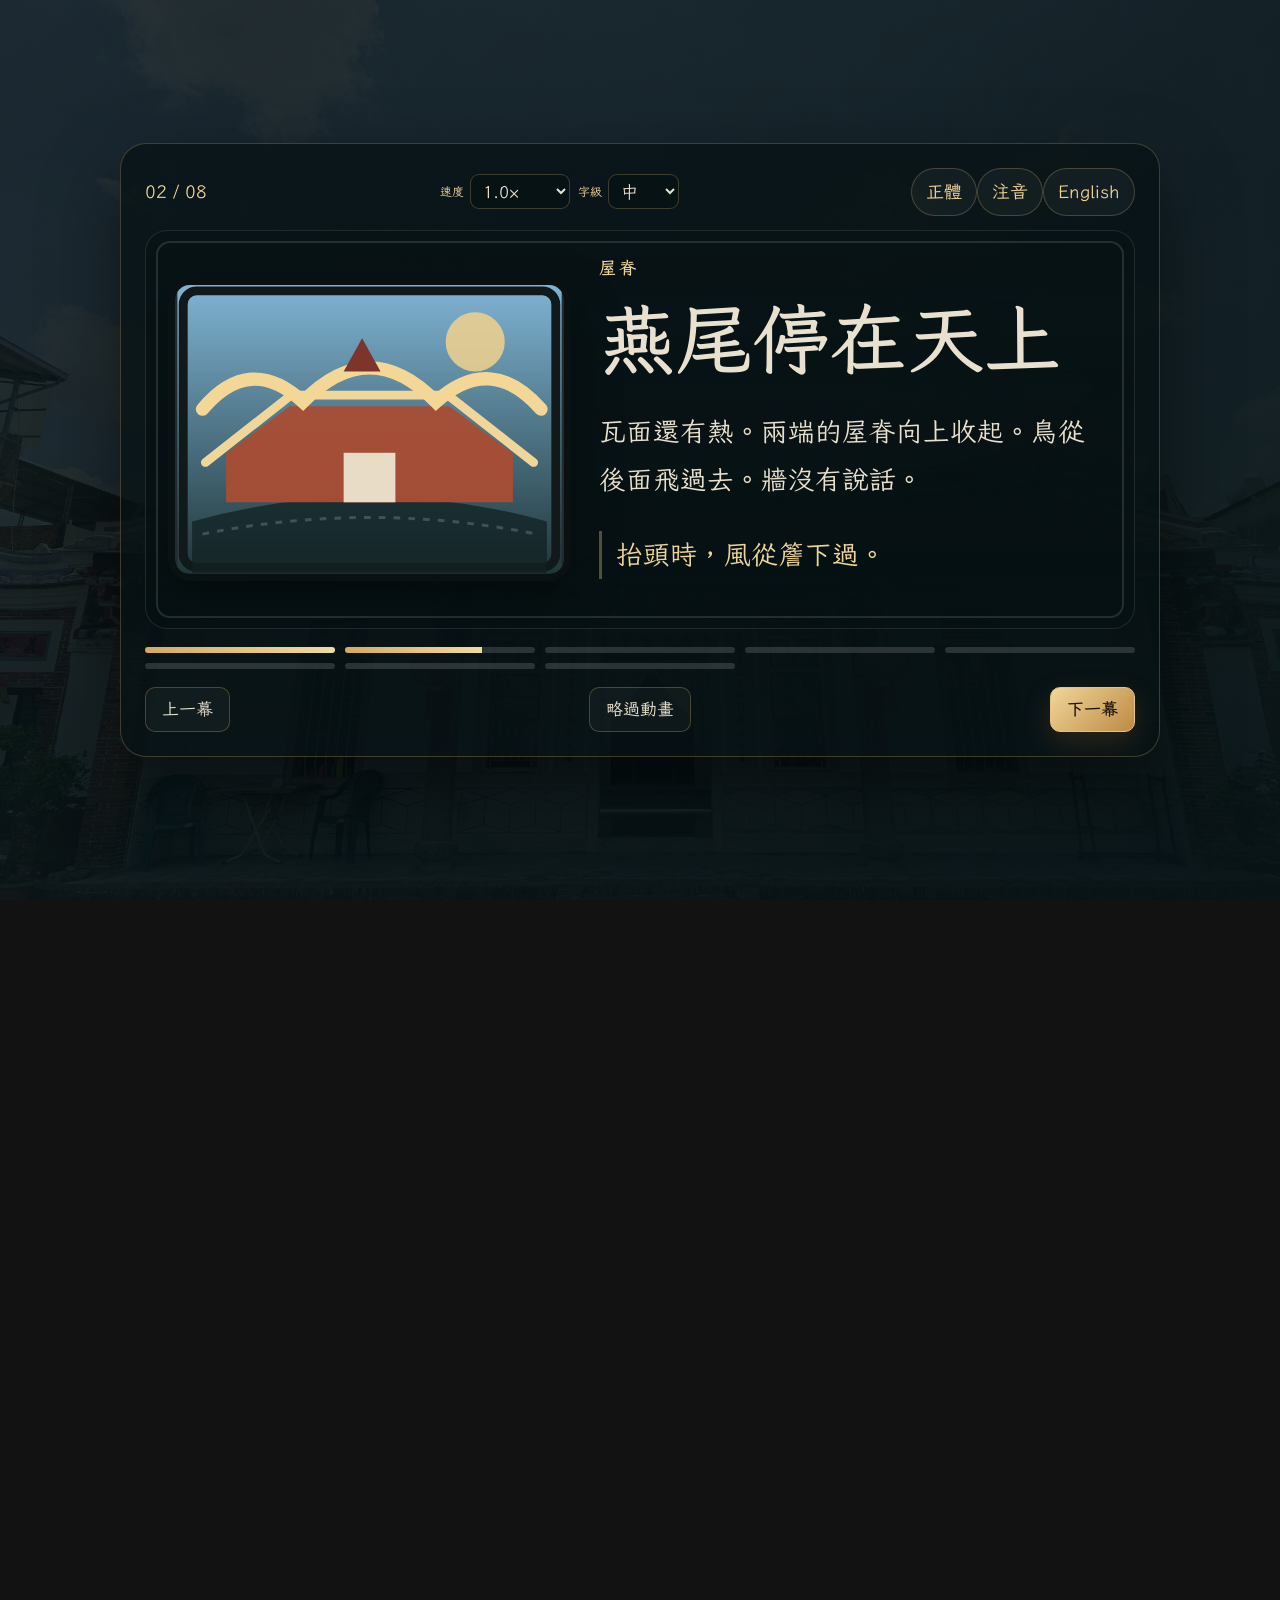
==== index.html @ c92e7969 "Add files via upload" ====
<!DOCTYPE html>

<html lang="zh-Hant-TW">
<head>
<meta charset="utf-8"/>
<meta content="width=device-width, initial-scale=1, viewport-fit=cover" name="viewport"/>
<meta content="以昆特牌三輪對戰與資源管理機制為基礎，轉譯屏東謝氏宗祠歷史、空間與建築裝飾的教育型卡牌遊戲。" name="description"/>
<meta content="#102426" name="theme-color"/>
<title>謝氏宗祠・宗族牌局｜首頁</title>
<link href="https://fonts.googleapis.com" rel="preconnect"/>
<link crossorigin="" href="https://fonts.gstatic.com" rel="preconnect"/>
<link href="https://fonts.googleapis.com/css2?family=LXGW+WenKai+TC&amp;display=block" rel="stylesheet"/>
<link href="styles.css?v=2.23" rel="stylesheet"/>
</head>
<body class="home-intro-active" data-locale="zh" data-page="home">
<div aria-labelledby="home-intro-title" aria-modal="true" class="home-intro-overlay" id="home-intro-overlay" role="dialog">
<div class="home-intro-panel">
<div class="home-intro-topline">
<span id="home-intro-counter">01 / 08</span>
<div aria-label="動畫與字級設定" class="intro-preference-controls">
<label>速度
          <select aria-label="動畫播放速度" id="home-intro-speed">
<option value="0.25">0.25×</option><option value="0.5">0.5×</option><option selected="" value="1">1.0×</option><option value="1.5">1.5×</option><option value="2">2.0×</option>
</select>
</label>
<label>字級
          <select aria-label="文字大小" id="home-font-size">
<option value="small">小</option><option selected="" value="medium">中</option><option value="large">大</option>
</select>
</label>
</div>

<div aria-label="語言版本" class="intro-language-group" role="group"><a class="language-switch-button" href="index.html">正體</a><a class="language-switch-button" href="index-zhuyin.html">注音</a><a class="language-switch-button" href="index-en.html" lang="en">English</a></div></div>
<div class="home-intro-stage">
<div aria-hidden="true" class="home-intro-illustration" id="home-intro-illustration"></div>
<div class="home-intro-copy">
<p class="eyebrow" id="home-intro-kicker">埕前</p>
<h1 id="home-intro-title">風先到了，人才進門</h1>
<p id="home-intro-body"></p>
<p class="home-intro-caption" id="home-intro-caption"></p>
</div>
</div>
<div class="home-intro-progress" id="home-intro-progress"></div>
<div class="home-intro-actions">
<button class="secondary-button" id="home-intro-prev" type="button">上一幕</button>
<button class="secondary-button" id="home-intro-skip" type="button">略過動畫</button>
<button class="primary-button" id="home-intro-next" type="button">下一幕</button>
</div>
</div>
</div>
<div class="site-shell">
<header class="topbar">
<a aria-label="回到遊戲首頁" class="brand" href="index.html" id="brand-home">
<span class="brand-seal">謝</span>
<span>
<strong>謝氏宗祠・宗族牌局</strong>
<small>文化資產教育卡牌遊戲</small>
</span>
</a>
<nav aria-label="網站功能" class="top-actions">
<button class="ghost-button" id="rules-button" type="button">遊戲指南</button>
<button class="ghost-button" id="cards-button" type="button">卡牌總覽</button>
<button class="ghost-button" id="sources-button" type="button">資料來源</button>
<div aria-label="字級" class="font-size-controls" role="group"><span>字級</span><button data-font-choice="small" type="button">小</button><button data-font-choice="medium" type="button">中</button><button data-font-choice="large" type="button">大</button></div><div aria-label="Language" class="language-choice-group" role="group"><a class="ghost-button language-nav-button" href="index.html" lang="zh-Hant-TW">正體</a><a class="ghost-button language-nav-button" href="index-zhuyin.html" lang="zh-Hant-TW">注音</a><a class="ghost-button language-nav-button" href="index-en.html" lang="en">English</a></div></nav>
</header>
<main>
<section class="start-screen" id="start-screen">
<div class="hero-copy">
<p class="eyebrow">三局兩勝・一回合一張牌・文化知識連動</p>
<h1>以宗祠空間、建築裝飾與祭祀文字，構築一場文化牌局</h1>
<p class="hero-lead">
            這不只是一場比大小的卡牌遊戲，也是一條認識謝氏宗祠的導覽路徑。
            你會從門樓、禾埕、前後堂與橫屋看懂宗祠格局，再從斗栱彩繪、匾額、楹聯、祖牌與祭祀器物，
            理解建築如何保存宗族歷史、客家生活、禮制秩序與地方記憶。
          </p>
<div aria-label="遊戲特色" class="feature-strip">
<span><b>30</b> 張文化卡牌</span>
<span><b>2</b> 位領主</span>
<span><b>3</b> 類出牌區</span>
<span><b>3</b> 段電腦難度</span>
<span><b>11</b> 組文化連結</span>
</div>
<div class="setup-grid">
<section class="leader-selection setup-panel">
<div class="section-heading">
<span>選擇領主</span>
<small>領主能力每場限用一次，使用後即結束本次行動。</small>
</div>
<div class="leader-grid">
<button aria-pressed="true" class="leader-choice selected" data-leader="xieAn" type="button">
<span class="leader-portrait">安</span>
<span class="leader-copy">
<strong>謝安</strong>
<em>東山定局</em>
<small>本輪三個已有卡牌的出牌區各增加 2 點。</small>
</span>
</button>
<button aria-pressed="false" class="leader-choice" data-leader="xieXuan" type="button">
<span class="leader-portrait">玄</span>
<span class="leader-copy">
<strong>謝玄</strong>
<em>臨勢轉機</em>
<small>落後時，使本輪分數最低的出牌區增加 8 點。</small>
</span>
</button>
</div>
</section>
<section class="setup-panel setup-options">
<div class="section-heading">
<span>對局設定</span>
<small>可先選擇難度與是否自動帶入新手教學。</small>
</div>
<label class="field-label" for="difficulty-select">電腦難度</label>
<select class="select-input" id="difficulty-select">
<option value="easy">簡單｜偏保守、易失誤</option>
<option selected="" value="normal">普通｜平衡型</option>
<option value="hard">困難｜較重視資源與組合技</option>
</select>
<p class="setup-hint">按下「開始牌局」會直接進入換牌與戰鬥流程；需要教學時，可使用頁面上方的「新手教學」。</p>
<p class="mode-choice-label">可選擇直接玩牌，或先完成文化支線學習。</p><div class="start-actions">
<a class="primary-button" href="battle.html?leader=xieAn&amp;difficulty=normal" id="start-game">開始牌局</a>
<button class="secondary-button" id="start-rules" type="button">先看玩法</button>
<a class="secondary-button heritage-start-button" href="battle.html?mode=learn" id="heritage-start-button">先探索文化支線</a></div>
<span class="lifetime-stats" id="lifetime-stats">累計：0 勝／0 敗／0 和</span>
</section>
</div>
<p class="project-note">
            本遊戲為非商業文化資產教育作品。背景照片使用本次對話提供之謝氏宗祠實景，
            卡牌插圖則為遊戲化重繪，並未使用其他商業卡牌圖像資產。
          </p>
</div>
<div aria-hidden="true" class="hero-art">
<div class="hall-frame photo-frame">
<div class="photo-label">謝氏宗祠實景背景</div>
<div class="floating-card card-a"><span>空間</span><b>後堂</b></div>
<div class="floating-card card-b"><span>裝飾</span><b>五行石</b></div>
<div class="floating-card card-c"><span>文字</span><b>木本水源</b></div>
</div>
</div>
</section>
</main>
</div>
<div aria-labelledby="rules-title" aria-modal="true" class="modal hidden" id="rules-modal" role="dialog">
<div class="modal-panel wide-panel">
<button aria-label="關閉" class="modal-close" data-close="#rules-modal" type="button">×</button>
<p class="eyebrow">完整玩法說明</p>
<h2 id="rules-title">三輪之內，管理分數、節奏與手牌</h2>
<div class="guide-actions"><button class="secondary-button" id="open-guided-tutorial" type="button">開啟逐步新手教學</button><span>逐步教學可隨時略過；下方保留完整規則與組合技條件。</span></div>
<div class="rules-grid detailed-rules-grid">
<article>
<b>1</b>
<h3>開局與換牌</h3>
<p>雙方起手各抽 10 張。第一輪可換至多 3 張，第二輪補 2 張後可再換 1 張，第三輪補 1 張後可再換 1 張。</p>
</article>
<article>
<b>2</b>
<h3>每回合可做什麼</h3>
<p>你的行動只有三種：快速點兩下手牌打出 1 張牌、使用一次性領主能力、或選擇 PASS。點一下手牌只會提起或放回；所有正式行動都會直接結束本回合。</p>
</article>
<article>
<b>3</b>
<h3>三列出牌區</h3>
<p>空間牌建立建築格局，裝飾牌對應建築細部與信仰象徵，文字牌對應匾額、楹聯與祭祀文字系統。多數卡牌會與特定同伴形成連動。</p>
</article>
<article>
<b>4</b>
<h3>PASS 的意義</h3>
<p>一旦 PASS，本輪就不能再出牌。對方可以繼續出牌直到也 PASS。能否在適當時機保留手牌，往往比單輪多拿幾分更重要。</p>
</article>
<article>
<b>5</b>
<h3>回合結算</h3>
<p>雙方都 PASS 後，系統會比較本輪總分；分數高者拿下一個勝場。平手時，雙方各得一個勝場。</p>
</article>
<article>
<b>6</b>
<h3>勝利條件</h3>
<p>最多三輪。先拿下兩個勝場的人獲勝；若第三輪結束仍相同，則由最終勝場判定。若第三輪平手，可能出現雙方同取勝場的局面。</p>
</article>
<article>
<b>7</b>
<h3>直接連動</h3>
<p>部分卡牌只要與特定卡同場就會立刻加分，例如前堂搭配斗栱彩繪、化胎搭配五行石、後堂搭配祖牌與神位等。</p>
</article>
<article>
<b>8</b>
<h3>大型組合技</h3>
<p>大型組合技不會在牌面或場上提示，你必須自行記住。成功觸發時，會有短暫動畫與紀錄訊息提示已經成立。</p>
</article>
</div>
<section class="heritage-learning-note">
<h3>這套遊戲希望你帶走什麼？</h3>
<p>謝氏宗祠的價值，不只在於保存一棟老建築，而在於它把宗族發展、客家聚落、祭祀制度、空間秩序、文字教化與木構工藝集中保留在同一個場域。遊戲中的組合技，就是把這些原本分散的知識重新連接起來。</p>
</section>
<section class="combo-rules-section">
<h3>大型組合技一覽</h3>
<div class="combo-rule-list" id="combo-rule-list"></div>
</section>
</div>
</div>
<div aria-labelledby="tutorial-title" aria-modal="true" class="modal hidden locked" id="tutorial-modal" role="dialog">
<div class="modal-panel tutorial-panel">
<button aria-label="關閉" class="modal-close" id="tutorial-close" type="button">×</button>
<p class="eyebrow">新手操作教學</p>
<h2 id="tutorial-title">先知道怎麼玩，再上場</h2>
<div class="tutorial-progress"><span id="tutorial-progress-text">1 / 5</span></div>
<div class="tutorial-content">
<h3 id="tutorial-step-title">歡迎來到宗族牌局</h3>
<p id="tutorial-step-body"></p>
</div>
<div class="modal-actions tutorial-actions">
<button class="secondary-button" id="tutorial-prev" type="button">上一步</button>
<button class="secondary-button" id="tutorial-skip" type="button">略過</button>
<button class="primary-button" id="tutorial-next" type="button">下一步</button>
</div>
</div>
</div>
<div aria-labelledby="sources-title" aria-modal="true" class="modal hidden" id="sources-modal" role="dialog">
<div class="modal-panel wide-panel">
<button aria-label="關閉" class="modal-close" data-close="#sources-modal" type="button">×</button>
<p class="eyebrow">資料來源與設計說明</p>
<h2 id="sources-title">文化內容來自史料與專題整理，效果數值屬遊戲化轉譯</h2>
<div class="source-list">
<article>
<h3>文化資產資料</h3>
<p>文化部文化資產局「內埔鄉謝氏宗祠」、國家文化記憶庫，以及本次專題整理之平面、照片與文字系統。</p>
<a href="https://nchdb.boch.gov.tw/assets/overview/historicalBuilding/20180723000005" rel="noreferrer" target="_blank">開啟國家文化資產網</a>
<a href="https://tcmb.culture.tw/zh-tw/detail?id=169460&amp;indexCode=Culture_Object" rel="noreferrer" target="_blank">開啟國家文化記憶庫</a>
</article>
<article>
<h3>專題內容</h3>
<p>《文化資產推廣與數位科技應用之研究－以屏東謝氏宗祠為例》（國立雲林科技大學文化資產維護系，2026）。</p>
<p>遊戲採用專題提出的領主牌、空間牌、裝飾牌與文字牌分類，以及建築格局、裝飾語彙與文字禮制的知識對應。</p>
</article>
<article>
<h3>規則來源</h3>
<p>核心回合與資源管理邏輯參考《昆特牌的規則和遊戲系統》整理之三局兩勝、十張起手、換牌、PASS 與列區概念，再依教育用途調整。</p>
</article>
<article>
<h3>插圖與背景</h3>
<p>遊戲背景使用本次對話提供之謝氏宗祠實景照片；卡牌插圖為針對宗祠元素繪製之彩色遊戲插圖，以利辨識與學習。</p>
</article>
</div>
</div>
</div>
<div aria-labelledby="card-library-title" aria-modal="true" class="modal hidden" id="card-library-modal" role="dialog">
<div class="modal-panel catalog-panel">
<button aria-label="關閉" class="modal-close" data-close="#card-library-modal" type="button">×</button>
<p class="eyebrow">完整卡牌圖鑑</p>
<h2 id="card-library-title">謝氏宗祠文化卡牌總覽</h2>
<p class="catalog-intro">可依卡牌類型篩選，或搜尋卡名、效果與文化說明。點開任一卡牌即可閱讀完整知識內容。</p>
<div class="catalog-controls">
<label class="catalog-search" for="card-library-search">
<span>搜尋卡牌</span>
<input id="card-library-search" inputmode="search" placeholder="例如：後堂、五行石、祭祀" type="search"/>
</label>
<div aria-label="卡牌類型篩選" class="catalog-filters" role="group">
<button class="catalog-filter active" data-card-filter="all" type="button">全部</button>
<button class="catalog-filter" data-card-filter="space" type="button">空間牌</button>
<button class="catalog-filter" data-card-filter="decoration" type="button">裝飾牌</button>
<button class="catalog-filter" data-card-filter="text" type="button">文字牌</button>
</div>
<span class="catalog-count" id="card-library-count">共 30 張</span>
</div>
<div class="card-library-grid" id="card-library-grid"></div>
</div>
</div>
<script src="js/cards.js?v=2.23"></script>
<script src="js/catalog.js?v=2.23"></script>
<script src="js/home.js?v=2.23"></script>
<script src="js/accessibility.js?v=2.23"></script></body>
</html>
---- styles.css ----
/* 謝氏宗祠文化卡牌遊戲 */
:root {
  --ink: #e9e1cf;
  --muted: #b7ad98;
  --gold: #d8b36f;
  --gold-2: #f0d598;
  --jade: #5d9588;
  --red: #9d4f3d;
  --wood: #4a3025;
  --night: #081314;
  --panel: rgba(13, 28, 29, .92);
  --panel-soft: rgba(24, 38, 38, .82);
  --line: rgba(218, 183, 112, .28);
  --space: #4f8b78;
  --decoration: #a76043;
  --text: #6f6aa0;
  --shadow: 0 22px 60px rgba(0, 0, 0, .38);
  --card-w: 112px;
  --card-h: 160px;
  --calligraphy-font: "LXGW WenKai TC";
}

* { box-sizing: border-box; }

html { color-scheme: dark; scroll-behavior: smooth; }

html, body, body * {
  font-family: var(--calligraphy-font) !important;
}

body {
  margin: 0;
  min-height: 100vh;
  color: var(--ink);
  background:
    radial-gradient(circle at 50% -15%, rgba(216, 179, 111, .13), transparent 38%),
    linear-gradient(180deg, #0a1b1c 0%, #071112 48%, #110c09 100%);
  font-family: var(--calligraphy-font);
  font-synthesis: weight style;
}

button, a { font: inherit; }
button, input, select, textarea, option { font-family: var(--calligraphy-font) !important; }
button { color: inherit; }
button:focus-visible, a:focus-visible {
  outline: 3px solid var(--gold-2);
  outline-offset: 3px;
}

.hidden { display: none !important; }

.site-shell {
  min-height: 100vh;
  background:
    linear-gradient(rgba(4, 12, 12, .28), rgba(4, 12, 12, .7)),
    url("assets/real-hall.png") center center / cover fixed no-repeat;
}

.topbar {
  position: sticky;
  z-index: 20;
  top: 0;
  display: flex;
  justify-content: space-between;
  align-items: center;
  min-height: 72px;
  padding: 12px clamp(18px, 3vw, 48px);
  border-bottom: 1px solid var(--line);
  background: rgba(7, 18, 19, .88);
  backdrop-filter: blur(18px);
}

.brand {
  display: inline-flex;
  align-items: center;
  gap: 12px;
  color: var(--ink);
  text-decoration: none;
}

.brand-seal {
  display: grid;
  place-items: center;
  width: 44px;
  height: 44px;
  border: 1px solid var(--gold);
  border-radius: 11px;
  color: var(--gold-2);
  background: linear-gradient(145deg, #6f2f24, #2f1713);
  box-shadow: inset 0 0 0 3px rgba(0,0,0,.18);
  font-size: 23px;
  font-weight: 900;
}

.brand strong, .brand small { display: block; }
.brand strong { letter-spacing: .08em; }
.brand small { color: var(--muted); font-size: 12px; margin-top: 2px; }

.top-actions { display: flex; gap: 8px; }

.ghost-button,
.secondary-button,
.primary-button,
.leader-action,
.pass-action {
  border: 1px solid var(--line);
  border-radius: 10px;
  padding: 10px 16px;
  cursor: pointer;
  transition: transform .18s ease, border-color .18s ease, background .18s ease, opacity .18s ease;
}

.ghost-button,
.secondary-button {
  background: rgba(255, 255, 255, .035);
}

.ghost-button:hover,
.secondary-button:hover {
  border-color: rgba(239, 210, 151, .7);
  background: rgba(239, 210, 151, .08);
}

.primary-button {
  border-color: #e5c27e;
  color: #1a120b;
  background: linear-gradient(135deg, #f1d69a, #bd8b43);
  box-shadow: 0 10px 28px rgba(166, 111, 43, .22);
  font-weight: 900;
}

.primary-button:hover,
.leader-action:hover,
.pass-action:hover { transform: translateY(-2px); }

.primary-button:active,
.leader-action:active,
.pass-action:active { transform: translateY(0); }

button:disabled {
  cursor: not-allowed;
  opacity: .42;
  transform: none !important;
}

/* start */
.start-screen {
  display: grid;
  grid-template-columns: minmax(0, 1.05fr) minmax(380px, .95fr);
  gap: clamp(28px, 5vw, 82px);
  align-items: center;
  min-height: calc(100vh - 72px);
  padding: clamp(36px, 6vw, 86px) clamp(20px, 5vw, 84px);
}

.hero-copy { max-width: 780px; }
.eyebrow {
  margin: 0 0 12px;
  color: var(--gold-2);
  letter-spacing: .18em;
  text-transform: uppercase;
  font-size: 13px;
  font-weight: 800;
}

.hero-copy h1 {
  margin: 0;
  max-width: 760px;
  font-size: clamp(38px, 5.4vw, 76px);
  line-height: 1.1;
  letter-spacing: .025em;
  text-wrap: balance;
  text-shadow: 0 8px 26px rgba(0,0,0,.42);
}

.hero-lead {
  max-width: 720px;
  color: #d0c7b4;
  font-size: clamp(16px, 1.55vw, 20px);
  line-height: 1.9;
}

.feature-strip {
  display: flex;
  flex-wrap: wrap;
  gap: 10px;
  margin: 25px 0 32px;
}

.feature-strip span {
  padding: 9px 13px;
  border: 1px solid var(--line);
  border-radius: 999px;
  color: var(--muted);
  background: rgba(6, 18, 19, .65);
  font-size: 13px;
}

.feature-strip b { color: var(--gold-2); font-size: 17px; }

.section-heading {
  display: flex;
  justify-content: space-between;
  gap: 18px;
  align-items: baseline;
  margin-bottom: 12px;
}

.section-heading span { font-size: 20px; font-weight: 900; }
.section-heading small { color: var(--muted); }

.leader-grid {
  display: grid;
  grid-template-columns: repeat(2, minmax(0, 1fr));
  gap: 12px;
}

.leader-choice {
  display: grid;
  grid-template-columns: 76px 1fr;
  gap: 14px;
  align-items: center;
  min-height: 128px;
  padding: 14px;
  border: 1px solid var(--line);
  border-radius: 16px;
  color: inherit;
  text-align: left;
  background: linear-gradient(145deg, rgba(20, 42, 43, .92), rgba(39, 23, 18, .88));
  cursor: pointer;
  transition: border-color .2s ease, transform .2s ease, box-shadow .2s ease;
}

.leader-choice:hover { transform: translateY(-2px); }
.leader-choice.selected {
  border-color: var(--gold-2);
  box-shadow: 0 0 0 2px rgba(216, 179, 111, .16), var(--shadow);
}

.leader-portrait,
.leader-mini {
  display: grid;
  place-items: center;
  border: 1px solid rgba(238, 207, 147, .62);
  color: var(--gold-2);
  background:
    radial-gradient(circle at 50% 35%, rgba(220, 176, 95, .18), transparent 45%),
    linear-gradient(155deg, #263d3a, #2d1713);
  box-shadow: inset 0 0 0 5px rgba(0, 0, 0, .15);
  font-weight: 900;
}

.leader-portrait {
  width: 72px;
  height: 96px;
  border-radius: 36px 36px 12px 12px;
  font-size: 36px;
}

.leader-copy strong, .leader-copy em, .leader-copy small { display: block; }
.leader-copy strong { font-size: 22px; }
.leader-copy em { margin: 4px 0 8px; color: var(--gold-2); font-style: normal; }
.leader-copy small { color: var(--muted); line-height: 1.5; }

.start-actions {
  display: flex;
  flex-wrap: wrap;
  gap: 12px;
  align-items: center;
  margin-top: 22px;
}

.start-actions .primary-button,
.start-actions .secondary-button { min-width: 142px; }

.lifetime-stats { color: var(--muted); font-size: 13px; }
.project-note { margin-top: 20px; color: #9e9584; font-size: 12px; }

.hero-art {
  display: grid;
  place-items: center;
  min-width: 0;
}

.hall-frame {
  position: relative;
  width: min(100%, 720px);
  aspect-ratio: 4 / 5;
  overflow: hidden;
  border: 1px solid rgba(224, 190, 124, .48);
  border-radius: 38px 38px 18px 18px;
  background: #0c1b1c;
  box-shadow: var(--shadow);
}

.hall-frame::before {
  content: "";
  position: absolute;
  inset: 14px;
  z-index: 2;
  border: 1px solid rgba(224, 190, 124, .25);
  border-radius: 29px 29px 12px 12px;
  pointer-events: none;
}

.hall-frame img {
  width: 100%;
  height: 100%;
  object-fit: cover;
  filter: saturate(.85) contrast(1.05);
}

.floating-card {
  position: absolute;
  z-index: 4;
  display: grid;
  place-items: center;
  width: 112px;
  height: 156px;
  border: 1px solid rgba(245, 216, 156, .72);
  border-radius: 13px;
  background: linear-gradient(150deg, rgba(33, 65, 60, .95), rgba(55, 26, 20, .95));
  box-shadow: 0 18px 36px rgba(0,0,0,.42);
  transform: rotate(-5deg);
}

.floating-card span { color: var(--gold-2); font-size: 12px; letter-spacing: .18em; }
.floating-card b { font-size: 21px; }
.card-a { left: 8%; bottom: 8%; }
.card-b { right: 10%; bottom: 17%; transform: rotate(6deg); }
.card-c { right: 28%; top: 8%; transform: rotate(-2deg); }

/* game */
.game-screen { padding: 14px clamp(10px, 1.6vw, 24px) 26px; }

.game-grid {
  display: grid;
  grid-template-columns: minmax(190px, 250px) minmax(660px, 1fr) minmax(210px, 280px);
  gap: 12px;
  align-items: stretch;
}

.side-panel {
  min-width: 0;
  display: flex;
  flex-direction: column;
  gap: 10px;
}

.identity-card,
.combo-list,
.action-stack,
.game-log {
  border: 1px solid var(--line);
  border-radius: 14px;
  background: var(--panel);
  box-shadow: 0 12px 28px rgba(0,0,0,.22);
}

.identity-card { position: relative; padding: 14px; }

.leader-badge {
  display: grid;
  grid-template-columns: 52px 1fr;
  gap: 10px;
  align-items: center;
}

.leader-mini {
  width: 50px;
  height: 62px;
  border-radius: 22px 22px 8px 8px;
  font-size: 25px;
}

.leader-badge small,
.leader-badge strong,
.leader-badge em { display: block; }
.leader-badge small { color: var(--muted); font-size: 11px; }
.leader-badge strong { margin-top: 2px; }
.leader-badge em { color: var(--gold-2); font-size: 12px; font-style: normal; margin-top: 2px; }
.leader-state {
  grid-column: 2;
  color: var(--jade);
  font-size: 11px;
}
.leader-badge.used { opacity: .62; }
.leader-badge.used .leader-state { color: var(--muted); }

.round-crowns {
  display: flex;
  gap: 8px;
  margin: 14px 0 10px;
}
.round-crowns span {
  color: rgba(255,255,255,.16);
  font-size: 20px;
}
.round-crowns span.won { color: var(--gold-2); filter: drop-shadow(0 0 8px rgba(231, 190, 108, .42)); }

.resource-line {
  display: flex;
  flex-wrap: wrap;
  gap: 6px 10px;
  color: var(--muted);
  font-size: 11px;
}
.resource-line b { color: var(--ink); }

.side-total {
  position: absolute;
  right: 14px;
  top: 12px;
  display: grid;
  place-items: center;
  width: 58px;
  height: 58px;
  border: 1px solid rgba(234, 202, 139, .45);
  border-radius: 50%;
  background: rgba(0,0,0,.28);
}
.side-total small { color: var(--muted); font-size: 9px; }
.side-total strong { color: var(--gold-2); font-size: 25px; line-height: 1; }

.pass-badge {
  display: inline-block;
  margin-top: 11px;
  padding: 4px 8px;
  border: 1px solid rgba(185, 78, 58, .6);
  border-radius: 999px;
  color: #f0aa96;
  background: rgba(119, 35, 24, .32);
  font-size: 11px;
  font-weight: 900;
}

.combo-list {
  min-height: 48px;
  padding: 9px;
}
.combo-list span {
  display: inline-block;
  margin: 2px;
  padding: 4px 7px;
  border-radius: 999px;
  color: #f2d69c;
  background: rgba(216, 179, 111, .12);
  font-size: 10px;
}
.combo-list em { color: #807a6d; font-size: 10px; font-style: normal; }

.action-stack {
  display: grid;
  gap: 8px;
  padding: 10px;
}
.leader-action {
  border-color: rgba(216, 179, 111, .55);
  background: linear-gradient(145deg, rgba(61, 80, 71, .95), rgba(48, 32, 22, .95));
  color: #f2d79e;
  font-size: 13px;
  font-weight: 800;
}
.pass-action {
  border-color: rgba(173, 78, 58, .55);
  background: linear-gradient(145deg, #7e3b2c, #401b16);
  color: #ffd5c7;
  font-weight: 900;
  letter-spacing: .12em;
}

.game-log {
  flex: 1;
  min-height: 180px;
  margin: 0;
  padding: 10px 10px 10px 28px;
  overflow: auto;
  color: var(--muted);
  font-size: 11px;
  line-height: 1.55;
}
.game-log li { margin-bottom: 6px; }
.log-player { color: #b8e2d5; }
.log-ai { color: #e4ad9d; }

.board {
  position: relative;
  min-height: 704px;
  overflow: hidden;
  border: 1px solid rgba(218, 183, 112, .38);
  border-radius: 17px;
  background:
    linear-gradient(rgba(7, 19, 20, .78), rgba(7, 13, 13, .92)),
    url("assets/ancestral-hall.svg") center / cover no-repeat;
  box-shadow: var(--shadow);
}

.board::after {
  content: "";
  position: absolute;
  inset: 8px;
  border: 1px solid rgba(218, 183, 112, .14);
  border-radius: 12px;
  pointer-events: none;
}

.board-watermark {
  position: absolute;
  inset: 50% auto auto 50%;
  z-index: 0;
  transform: translate(-50%, -50%) rotate(-8deg);
  color: rgba(224, 189, 121, .035);
  font-size: clamp(68px, 8vw, 140px);
  font-weight: 900;
  white-space: nowrap;
}

.board-half {
  position: relative;
  z-index: 1;
  display: grid;
  grid-template-rows: repeat(3, minmax(104px, 1fr));
}

.row-zone {
  display: grid;
  grid-template-columns: 78px minmax(0, 1fr);
  min-height: 106px;
  border-bottom: 1px solid rgba(230, 204, 151, .14);
  background: linear-gradient(90deg, rgba(255,255,255,.025), transparent 20%);
}
.player-half .row-zone:last-child { border-bottom: 0; }

.row-label {
  display: grid;
  align-content: center;
  justify-items: center;
  gap: 3px;
  padding: 6px;
  border-right: 1px solid rgba(230, 204, 151, .13);
  text-align: center;
}
.row-label span { color: #d3c7ad; font-size: 10px; }
.row-label small { min-height: 12px; color: var(--jade); font-size: 9px; }
.row-label b {
  display: grid;
  place-items: center;
  width: 38px;
  height: 38px;
  border: 1px solid rgba(233, 205, 146, .38);
  border-radius: 50%;
  color: var(--gold-2);
  background: rgba(0,0,0,.24);
  font-size: 18px;
}

.row-space { box-shadow: inset 5px 0 0 rgba(79, 139, 120, .5); }
.row-decoration { box-shadow: inset 5px 0 0 rgba(167, 96, 67, .5); }
.row-text { box-shadow: inset 5px 0 0 rgba(111, 106, 160, .5); }

.row-cards {
  display: flex;
  align-items: center;
  gap: 7px;
  min-width: 0;
  padding: 7px 10px;
  overflow-x: auto;
  scrollbar-width: thin;
}

.round-divider {
  position: relative;
  z-index: 2;
  display: grid;
  grid-template-columns: 34px 1fr auto;
  gap: 10px;
  align-items: center;
  min-height: 58px;
  padding: 7px 14px;
  border-block: 1px solid rgba(235, 204, 145, .38);
  background: linear-gradient(90deg, rgba(53, 28, 21, .92), rgba(17, 44, 44, .94), rgba(53, 28, 21, .92));
}
.round-divider strong, .round-divider span { display: block; }
.round-divider span { color: var(--muted); font-size: 11px; }
.round-divider > b { color: var(--gold-2); font-size: 12px; }

.turn-orb {
  width: 26px;
  height: 26px;
  border: 5px solid rgba(255,255,255,.14);
  border-radius: 50%;
  box-shadow: 0 0 18px currentColor;
}
.turn-player { color: #73c0ab; background: #73c0ab; }
.turn-ai { color: #c66e55; background: #c66e55; }

/* cards */
.game-card {
  position: relative;
  flex: 0 0 var(--card-w);
  width: var(--card-w);
  height: var(--card-h);
  overflow: hidden;
  padding: 0;
  border: 1px solid rgba(238, 210, 153, .62);
  border-radius: 11px;
  color: #f2ead8;
  text-align: left;
  background: #172324;
  box-shadow: 0 9px 20px rgba(0,0,0,.34);
  cursor: pointer;
  transition: transform .18s ease, filter .18s ease, box-shadow .18s ease;
}

.game-card:hover:not(:disabled) {
  z-index: 6;
  transform: translateY(-8px) scale(1.035);
  filter: brightness(1.12);
  box-shadow: 0 18px 30px rgba(0,0,0,.52);
}
.location-board {
  --card-w: 76px;
  --card-h: 100px;
}
.location-board:hover { transform: translateY(-4px) scale(1.08) !important; }
.location-mulligan {
  --card-w: 126px;
  --card-h: 180px;
}
.game-card:disabled { opacity: .58; }

.card-space { background: linear-gradient(155deg, #28483e 0%, #0e1c1b 72%); }
.card-decoration { background: linear-gradient(155deg, #6b3828 0%, #1c1411 72%); }
.card-text { background: linear-gradient(155deg, #48446d 0%, #151422 72%); }

.rarity-傳說 { border-color: #f4d38a; box-shadow: 0 0 18px rgba(238, 194, 103, .22), 0 9px 20px rgba(0,0,0,.34); }
.rarity-史詩 { border-color: #c8a7df; }
.rarity-珍稀 { border-color: #8bbeb8; }

.card-power {
  position: absolute;
  z-index: 4;
  top: 5px;
  left: 5px;
  display: grid;
  place-items: center;
  width: 28px;
  height: 28px;
  border: 1px solid rgba(255,255,255,.48);
  border-radius: 50%;
  color: white;
  background: rgba(4, 11, 11, .84);
  font-weight: 900;
  font-size: 15px;
}
.card-power.boosted { color: #a8f0bd; border-color: #83d4a3; }

.card-rarity {
  position: absolute;
  z-index: 4;
  top: 8px;
  right: 6px;
  color: rgba(255,255,255,.72);
  font-size: 8px;
}

.card-art {
  position: absolute;
  inset: 0 0 auto;
  display: grid;
  place-items: center;
  height: 86px;
  overflow: hidden;
  border-bottom: 1px solid rgba(255,255,255,.12);
  background:
    radial-gradient(circle at 50% 38%, rgba(240, 205, 139, .26), transparent 43%),
    linear-gradient(180deg, rgba(255,255,255,.08), transparent);
}
.location-board .card-art { height: 61px; }

.card-art-halo {
  position: absolute;
  width: 76px;
  height: 76px;
  border: 1px solid rgba(236, 206, 147, .18);
  border-radius: 50%;
}
.card-glyph {
  position: relative;
  z-index: 2;
  color: #f0d69b;
  font-size: 37px;
  font-weight: 900;
  text-shadow: 0 4px 12px rgba(0,0,0,.52);
}
.location-board .card-glyph { font-size: 28px; }
.card-roof {
  position: absolute;
  bottom: 5px;
  width: 82%;
  height: 24px;
  border-top: 3px solid rgba(240, 211, 152, .32);
  transform: skewX(-18deg);
}
.card-roof::before,
.card-roof::after {
  content: "";
  position: absolute;
  top: -8px;
  width: 38%;
  border-top: 3px solid rgba(240, 211, 152, .35);
}
.card-roof::before { left: 4px; transform: rotate(-14deg); }
.card-roof::after { right: 4px; transform: rotate(14deg); }

.card-type {
  position: absolute;
  top: 90px;
  left: 7px;
  color: rgba(255,255,255,.68);
  font-size: 8px;
}
.card-name {
  position: absolute;
  top: 105px;
  left: 7px;
  right: 7px;
  overflow: hidden;
  text-overflow: ellipsis;
  white-space: nowrap;
  font-size: 13px;
}
.card-effect {
  position: absolute;
  top: 124px;
  left: 7px;
  right: 7px;
  height: 27px;
  overflow: hidden;
  color: #c4baa6;
  font-size: 8px;
  line-height: 1.4;
}
.card-bonus {
  position: absolute;
  left: 7px;
  bottom: 4px;
  color: #9ce5b3;
  font-size: 7px;
}

.location-board .card-rarity,
.location-board .card-type,
.location-board .card-effect,
.location-board .card-bonus { display: none; }
.location-board .card-name {
  top: auto;
  bottom: 5px;
  font-size: 10px;
  text-align: center;
}
.location-board .card-power {
  width: 24px;
  height: 24px;
  font-size: 12px;
}
.selected-for-mulligan {
  transform: translateY(-12px);
  border-color: #ffcf85;
  box-shadow: 0 0 0 4px rgba(239, 193, 116, .22), 0 20px 40px rgba(0,0,0,.45);
}
.selected-for-mulligan::after {
  content: "換";
  position: absolute;
  z-index: 9;
  inset: 0;
  display: grid;
  place-items: center;
  color: #fff3d7;
  background: rgba(119, 47, 33, .72);
  font-size: 45px;
  font-weight: 900;
}

/* hand */
.hand-dock {
  margin-top: 12px;
  border: 1px solid var(--line);
  border-radius: 15px;
  background: rgba(8, 21, 21, .94);
  box-shadow: var(--shadow);
}
.hand-heading {
  display: flex;
  justify-content: space-between;
  gap: 14px;
  padding: 9px 14px 0;
}
.hand-heading span { font-weight: 900; }
.hand-heading small { color: var(--muted); font-size: 10px; }
.player-hand {
  display: flex;
  gap: 8px;
  min-height: 181px;
  padding: 15px 14px 8px;
  overflow-x: auto;
  scrollbar-color: #6f5939 transparent;
}

/* overlay and modals */
.overlay,
.modal {
  position: fixed;
  z-index: 80;
  inset: 0;
  display: grid;
  place-items: center;
  padding: 18px;
  background: rgba(2, 8, 8, .84);
  backdrop-filter: blur(12px);
}

.mulligan-panel,
.modal-panel {
  position: relative;
  width: min(100%, 920px);
  max-height: calc(100vh - 36px);
  overflow: auto;
  padding: clamp(24px, 4vw, 48px);
  border: 1px solid rgba(226, 191, 124, .48);
  border-radius: 22px;
  background:
    linear-gradient(rgba(11, 30, 30, .95), rgba(30, 17, 13, .97)),
    url("assets/ancestral-hall.svg") center / cover;
  box-shadow: 0 28px 80px rgba(0,0,0,.55);
}

.mulligan-panel h2,
.modal-panel h2 { margin: 0 0 12px; font-size: clamp(30px, 4vw, 48px); }
.mulligan-panel > p:not(.eyebrow),
.modal-panel > p { color: var(--muted); line-height: 1.7; }
.mulligan-status { margin: 18px 0 6px; color: var(--muted); }
.mulligan-status b { color: var(--gold-2); }
.mulligan-cards {
  display: flex;
  gap: 10px;
  min-height: 204px;
  padding: 18px 4px;
  overflow-x: auto;
}
.mulligan-panel > .primary-button { width: 100%; }

.modal-close {
  position: absolute;
  top: 14px;
  right: 14px;
  display: grid;
  place-items: center;
  width: 36px;
  height: 36px;
  border: 1px solid var(--line);
  border-radius: 50%;
  color: var(--ink);
  background: rgba(0,0,0,.25);
  cursor: pointer;
  font-size: 23px;
}

.wide-panel { width: min(100%, 1040px); }

.rules-grid,
.source-list {
  display: grid;
  grid-template-columns: repeat(2, minmax(0, 1fr));
  gap: 12px;
}
.rules-grid article,
.source-list article,
.card-detail-panel section {
  position: relative;
  padding: 18px;
  border: 1px solid var(--line);
  border-radius: 14px;
  background: rgba(0,0,0,.18);
}
.rules-grid article > b {
  position: absolute;
  top: 12px;
  right: 14px;
  color: rgba(240, 210, 150, .22);
  font-size: 34px;
}
.rules-grid h3,
.source-list h3,
.card-detail-panel h3 { margin: 0 0 8px; color: var(--gold-2); }
.rules-grid p,
.source-list p,
.card-detail-panel p { margin: 0; color: #c9c0ad; line-height: 1.65; font-size: 14px; }
.rules-note {
  margin-top: 14px;
  padding: 16px;
  border-left: 4px solid var(--gold);
  background: rgba(216, 179, 111, .08);
  line-height: 1.7;
}
.source-list a {
  display: inline-block;
  margin: 12px 10px 0 0;
  color: #9ed6c6;
}

.result-panel { width: min(100%, 520px); text-align: center; }
.result-score {
  margin: 24px auto;
  color: var(--gold-2);
  font-size: clamp(48px, 8vw, 86px);
  font-weight: 900;
  letter-spacing: .06em;
}
.result-panel .primary-button { min-width: 220px; }
.modal-actions { display: flex; justify-content: center; flex-wrap: wrap; gap: 10px; }

.card-detail-panel { width: min(100%, 560px); }
.detail-type { color: var(--gold-2); letter-spacing: .08em; }
.detail-heading {
  display: flex;
  justify-content: space-between;
  align-items: center;
  gap: 18px;
  margin: 8px 0 20px;
}
.detail-heading h2 { margin: 0; }
.detail-heading b {
  display: grid;
  place-items: center;
  width: 68px;
  height: 68px;
  border: 1px solid var(--gold);
  border-radius: 50%;
  color: var(--gold-2);
  background: rgba(0,0,0,.22);
  font-size: 30px;
}
.card-detail-panel section + section { margin-top: 10px; }
.card-detail-panel footer { margin-top: 14px; color: var(--muted); font-size: 12px; }

.culture-toast {
  position: fixed;
  z-index: 120;
  right: 22px;
  bottom: 22px;
  width: min(380px, calc(100vw - 44px));
  padding: 14px 16px;
  border: 1px solid rgba(224, 190, 124, .52);
  border-radius: 13px;
  background: rgba(13, 31, 31, .96);
  box-shadow: var(--shadow);
  transform: translateY(140%);
  opacity: 0;
  transition: transform .3s ease, opacity .3s ease;
}
.culture-toast.show { transform: translateY(0); opacity: 1; }
.culture-toast strong { color: var(--gold-2); }
.culture-toast p { margin: 5px 0 0; color: #cbc2ae; line-height: 1.55; font-size: 13px; }

@media (max-width: 1180px) {
  :root { --card-w: 100px; --card-h: 148px; }
  .game-grid {
    grid-template-columns: 180px minmax(590px, 1fr) 210px;
  }
  .board { min-height: 670px; }
  .location-board { --card-w: 68px; --card-h: 94px; }
}

@media (max-width: 980px) {
  .start-screen { grid-template-columns: 1fr; }
  .hero-art { order: -1; }
  .hall-frame { max-height: 480px; aspect-ratio: 16 / 10; }
  .game-screen { overflow-x: auto; }
  .game-grid { min-width: 980px; }
  .hand-dock { min-width: 980px; }
}

@media (max-width: 700px) {
  .topbar { min-height: 64px; padding: 10px 14px; }
  .brand strong { font-size: 14px; }
  .brand small { display: none; }
  .brand-seal { width: 38px; height: 38px; }
  .ghost-button { padding: 8px 10px; font-size: 12px; }
  .start-screen { padding: 28px 16px 50px; }
  .leader-grid,
  .rules-grid,
  .source-list { grid-template-columns: 1fr; }
  .section-heading { display: block; }
  .section-heading small { display: block; margin-top: 5px; }
  .hero-copy h1 { font-size: 42px; }
  .hall-frame { aspect-ratio: 4 / 3; }
  .floating-card { width: 82px; height: 114px; }
  .floating-card b { font-size: 15px; }
  .floating-card span { font-size: 9px; }
  .mulligan-panel,
  .modal-panel { padding: 26px 18px; }
  .location-mulligan { --card-w: 112px; --card-h: 165px; }
}

@media (prefers-reduced-motion: reduce) {
  *, *::before, *::after {
    scroll-behavior: auto !important;
    animation: none !important;
    transition-duration: .01ms !important;
  }
}

/* professional enhancement */
.setup-grid {
  display: grid;
  grid-template-columns: minmax(0, 1.45fr) minmax(280px, .95fr);
  gap: 18px;
  margin-top: 18px;
}

.setup-panel {
  border: 1px solid rgba(232, 202, 140, .18);
  border-radius: 16px;
  padding: 18px;
  background: rgba(10, 20, 22, .55);
  box-shadow: inset 0 0 0 1px rgba(255,255,255,.02);
}

.field-label {
  display: block;
  margin-bottom: 8px;
  color: var(--gold-2);
  font-size: 14px;
  font-weight: 700;
}

.select-input {
  width: 100%;
  padding: 12px 14px;
  border: 1px solid var(--line);
  border-radius: 12px;
  color: var(--ink);
  background: rgba(7, 18, 19, .88);
}

.checkbox-row {
  display: flex;
  align-items: center;
  gap: 10px;
  margin-top: 14px;
  color: var(--ink);
  font-size: 14px;
}

.checkbox-row input { accent-color: #d8b36f; }

.photo-frame {
  position: relative;
  min-height: 420px;
  border-radius: 26px;
  overflow: hidden;
  background:
    linear-gradient(rgba(9, 19, 20, .16), rgba(9, 19, 20, .5)),
    url("assets/real-hall.png") center center / cover no-repeat;
}

.photo-label {
  position: absolute;
  left: 18px;
  top: 16px;
  padding: 6px 10px;
  border-radius: 999px;
  background: rgba(10, 18, 19, .72);
  border: 1px solid rgba(255,255,255,.12);
  font-size: 12px;
  color: var(--gold-2);
}

.game-toolbar {
  display: flex;
  align-items: center;
  justify-content: space-between;
  gap: 18px;
  margin-bottom: 12px;
  padding: 12px 16px;
  border: 1px solid rgba(232, 202, 140, .18);
  border-radius: 16px;
  background: rgba(9, 18, 19, .72);
  backdrop-filter: blur(10px);
}

.game-toolbar-left,
.game-toolbar-right {
  display: flex;
  align-items: center;
  gap: 10px;
  flex-wrap: wrap;
}

.difficulty-badge {
  padding: 5px 10px;
  border-radius: 999px;
  background: rgba(216, 179, 111, .16);
  border: 1px solid rgba(216, 179, 111, .28);
  color: var(--gold-2);
  font-weight: 700;
  font-size: 13px;
}

.toolbar-text {
  color: var(--muted);
  font-size: 13px;
}

.combo-burst {
  position: fixed;
  left: 50%;
  top: 16%;
  z-index: 60;
  transform: translateX(-50%);
  pointer-events: none;
}

.combo-burst-panel {
  min-width: 250px;
  padding: 18px 26px;
  border-radius: 18px;
  border: 1px solid rgba(255,255,255,.18);
  background: radial-gradient(circle at top, rgba(241, 213, 152, .22), rgba(26, 17, 9, .92));
  box-shadow: 0 20px 60px rgba(0,0,0,.4);
  text-align: center;
}

.combo-burst small,
.combo-burst strong,
.combo-burst span {
  display: block;
}
.combo-burst small {
  color: var(--muted);
  margin-bottom: 4px;
}
.combo-burst strong {
  color: var(--gold-2);
  font-size: 24px;
  letter-spacing: .08em;
}
.combo-burst span {
  margin-top: 4px;
  font-size: 28px;
  font-weight: 900;
}

.combo-burst.bursting .combo-burst-panel {
  animation: comboBurst 1.45s ease both;
}

@keyframes comboBurst {
  0% { transform: scale(.8) translateY(10px); opacity: 0; }
  20% { transform: scale(1.02) translateY(0); opacity: 1; }
  70% { transform: scale(1) translateY(0); opacity: 1; }
  100% { transform: scale(1.05) translateY(-8px); opacity: 0; }
}

.card-illustration {
  width: 100%;
  height: 100%;
  object-fit: cover;
  display: block;
}

.card-art {
  background: linear-gradient(180deg, rgba(255,255,255,.1), rgba(0,0,0,.08));
}

.card-art-halo,
.card-glyph,
.card-roof { display: none !important; }

.card-type {
  top: 92px;
}
.card-name {
  top: 106px;
  font-size: 12px;
}
.card-effect {
  top: 123px;
  height: 29px;
}
.location-board .card-name {
  bottom: 6px;
  left: 4px;
  right: 4px;
  font-size: 9px;
  line-height: 1.25;
  white-space: normal;
}

.tutorial-panel {
  max-width: 720px;
}

.tutorial-progress {
  margin: 10px 0 14px;
  color: var(--gold-2);
  font-weight: 700;
}

.tutorial-content {
  min-height: 168px;
  padding: 18px;
  border: 1px solid rgba(232, 202, 140, .16);
  border-radius: 16px;
  background: rgba(255,255,255,.03);
}

.tutorial-content h3 {
  margin-top: 0;
  margin-bottom: 12px;
}

.tutorial-actions {
  justify-content: space-between;
}

.combo-rules-section {
  margin-top: 24px;
}

.combo-rule-list {
  display: grid;
  gap: 12px;
}

.combo-rule-item {
  border: 1px solid rgba(232, 202, 140, .14);
  border-radius: 14px;
  padding: 14px 16px;
  background: rgba(255,255,255,.03);
}

.combo-rule-item > div {
  display: flex;
  justify-content: space-between;
  gap: 12px;
  align-items: baseline;
  margin-bottom: 6px;
}

.combo-rule-item strong {
  color: var(--gold-2);
}

.combo-rule-item p {
  margin: 6px 0 0;
  color: var(--ink);
  line-height: 1.65;
}

.detail-type {
  color: var(--gold-2);
}

.detailed-rules-grid article p {
  line-height: 1.7;
}

@media (max-width: 900px) {
  .setup-grid {
    grid-template-columns: 1fr;
  }
  .game-toolbar {
    flex-direction: column;
    align-items: flex-start;
  }
}

@media (max-width: 720px) {
  .game-toolbar-right {
    width: 100%;
  }
  .game-toolbar-right button {
    flex: 1 1 auto;
  }
  .toolbar-text {
    display: block;
  }
}

.heritage-value-section {
  border-left: 4px solid var(--gold);
  padding: 12px 14px;
  border-radius: 0 12px 12px 0;
  background: rgba(216, 179, 111, .08);
}

.heritage-value-section h3,
.heritage-learning-note h3 {
  color: var(--gold-2);
}

.heritage-learning-note {
  margin-top: 22px;
  padding: 18px;
  border: 1px solid rgba(216, 179, 111, .2);
  border-radius: 16px;
  background: linear-gradient(135deg, rgba(216, 179, 111, .08), rgba(93, 149, 136, .07));
}

.heritage-learning-note p {
  margin-bottom: 0;
  line-height: 1.85;
  color: var(--ink);
}

/* v2.2 layout correction: prevent Chinese text from collapsing into vertical columns */
html,
body {
  overflow-x: hidden;
}

body,
button,
select,
input {
  word-break: normal;
  overflow-wrap: break-word;
}

.topbar {
  gap: 18px;
}

.brand {
  min-width: 0;
  flex: 0 1 auto;
}

.brand > span:last-child,
.leader-copy,
.leader-badge > span:nth-child(2) {
  min-width: 0;
}

.brand strong,
.top-actions .ghost-button,
.game-toolbar button,
.start-actions button {
  white-space: nowrap;
}

.top-actions {
  flex-wrap: wrap;
  justify-content: flex-end;
}

.hero-copy h1 {
  max-width: 900px;
  font-size: clamp(42px, 4.7vw, 66px);
  line-height: 1.12;
  letter-spacing: .015em;
}

.hero-lead {
  max-width: 820px;
}

.setup-grid {
  grid-template-columns: minmax(520px, 1.28fr) minmax(300px, .72fr);
}

.leader-grid {
  grid-template-columns: 1fr;
}

.leader-choice {
  grid-template-columns: 74px minmax(0, 1fr);
  min-height: 116px;
}

.leader-copy strong,
.leader-copy em,
.leader-copy small,
.section-heading span,
.section-heading small {
  writing-mode: horizontal-tb;
  text-orientation: mixed;
}

.leader-copy small {
  max-width: 100%;
  line-height: 1.65;
}

.game-card .card-name,
.game-card .card-effect,
.card-detail-panel p,
.rules-grid p,
.source-list p,
.combo-rule-item p,
.tutorial-content p {
  writing-mode: horizontal-tb;
  text-orientation: mixed;
}

.game-card .card-name {
  white-space: normal;
  line-height: 1.22;
  display: -webkit-box;
  -webkit-box-orient: vertical;
  -webkit-line-clamp: 2;
}

.location-hand .card-name,
.location-mulligan .card-name {
  top: 103px;
  min-height: 29px;
  font-size: 12px;
}

.location-hand .card-effect,
.location-mulligan .card-effect {
  top: 133px;
  height: 22px;
}

.location-board .card-name {
  display: -webkit-box;
  -webkit-box-orient: vertical;
  -webkit-line-clamp: 2;
  max-height: 26px;
  overflow: hidden;
}

.identity-card {
  padding-right: 76px;
}

.leader-badge {
  grid-template-columns: 48px minmax(0, 1fr);
}

.leader-badge strong,
.leader-badge em,
.leader-badge small {
  overflow-wrap: anywhere;
}

.hand-heading {
  align-items: flex-start;
}

.hand-heading small {
  max-width: 72%;
  line-height: 1.45;
  text-align: right;
}

@media (max-width: 1180px) {
  .game-screen {
    overflow-x: auto;
  }

  .game-toolbar,
  .game-grid,
  .hand-dock {
    min-width: 1080px;
  }

  .game-grid {
    grid-template-columns: 220px minmax(620px, 1fr) 230px;
  }
}

@media (max-width: 980px) {
  .setup-grid {
    grid-template-columns: 1fr;
  }

  .hero-copy h1 {
    max-width: 760px;
    font-size: clamp(40px, 7vw, 58px);
  }
}

@media (max-width: 700px) {
  .topbar {
    position: relative;
    flex-wrap: wrap;
    gap: 8px;
    padding: 10px 12px 12px;
  }

  .brand {
    width: 100%;
  }

  .brand strong {
    white-space: normal;
    line-height: 1.25;
  }

  .top-actions {
    display: grid;
    grid-template-columns: repeat(4, minmax(0, 1fr));
    gap: 6px;
    width: 100%;
  }

  .top-actions .ghost-button {
    min-width: 0;
    padding: 8px 3px;
    font-size: 11px;
    white-space: nowrap;
  }

  .hero-copy h1 {
    font-size: clamp(32px, 10.2vw, 40px);
    line-height: 1.16;
  }

  .hero-lead {
    font-size: 16px;
    line-height: 1.85;
  }

  .leader-choice {
    grid-template-columns: 68px minmax(0, 1fr);
    gap: 12px;
    min-height: 112px;
    padding: 12px;
  }

  .leader-portrait {
    width: 64px;
    height: 86px;
    font-size: 32px;
  }

  .leader-copy strong {
    font-size: 20px;
  }

  .setup-panel {
    padding: 16px;
  }

  .section-heading span {
    font-size: 19px;
  }

  .hand-heading {
    display: block;
  }

  .hand-heading small {
    display: block;
    max-width: none;
    margin-top: 4px;
    text-align: left;
  }

  .modal-panel h2,
  .mulligan-panel h2 {
    padding-right: 30px;
    font-size: clamp(28px, 8vw, 38px);
    line-height: 1.2;
  }

  .combo-rule-item > div {
    display: block;
  }

  .combo-rule-item small {
    display: block;
    margin-top: 4px;
  }
}

@media (max-width: 420px) {
  .feature-strip {
    gap: 8px;
  }

  .feature-strip span {
    padding: 8px 10px;
    font-size: 12px;
  }

  .start-actions {
    display: grid;
    grid-template-columns: 1fr 1fr;
  }

  .start-actions .primary-button,
  .start-actions .secondary-button {
    min-width: 0;
    width: 100%;
  }
}

.setup-panel .section-heading {
  display: block;
}

.setup-panel .section-heading span {
  display: block;
  white-space: nowrap;
}

.setup-panel .section-heading small {
  display: block;
  margin-top: 5px;
  line-height: 1.5;
}

@media (max-width: 1180px) {
  .game-toolbar {
    min-width: 0;
    width: 100%;
  }
}

@media (max-width: 700px) {
  .game-toolbar {
    align-items: stretch;
    padding: 10px;
  }

  .game-toolbar-left,
  .game-toolbar-right {
    width: 100%;
  }

  .game-toolbar-left {
    display: block;
  }

  .difficulty-badge {
    display: inline-block;
    margin-bottom: 7px;
  }

  .toolbar-text {
    display: block;
    line-height: 1.55;
    white-space: normal;
  }

  .game-toolbar-right {
    display: grid;
    grid-template-columns: repeat(3, minmax(0, 1fr));
    gap: 6px;
  }

  .game-toolbar-right button {
    min-width: 0;
    padding-inline: 5px;
    font-size: 12px;
  }
}


/* v2.4 definitive start-screen layout fix
   The introductory copy, setup controls, and decorative hall panel are stacked
   in normal document flow. This prevents the hall panel from covering the setup
   controls at any desktop zoom level or intermediate viewport width. */
.start-screen {
  display: block !important;
  width: min(100%, 1480px) !important;
  max-width: 1480px !important;
  min-height: calc(100vh - 72px);
  margin: 0 auto !important;
  padding: clamp(34px, 4.8vw, 72px) clamp(18px, 4vw, 64px) 64px !important;
  overflow: visible !important;
}

.hero-copy {
  width: 100% !important;
  max-width: none !important;
  min-width: 0 !important;
}

.hero-copy h1,
.hero-lead {
  max-width: 1060px !important;
}

.setup-grid {
  display: grid !important;
  grid-template-columns: minmax(0, 1.35fr) minmax(320px, .65fr) !important;
  gap: 22px !important;
  width: 100% !important;
  margin-top: 24px !important;
  align-items: start !important;
}

.setup-panel,
.leader-selection,
.setup-options {
  position: relative !important;
  z-index: 2 !important;
  width: 100% !important;
  min-width: 0 !important;
  max-width: none !important;
  overflow: hidden !important;
}

.hero-art {
  position: static !important;
  z-index: auto !important;
  display: block !important;
  width: 100% !important;
  min-width: 0 !important;
  max-width: none !important;
  margin: 30px 0 0 !important;
  clear: both !important;
  transform: none !important;
}

.hall-frame,
.photo-frame {
  position: relative !important;
  width: 100% !important;
  max-width: none !important;
  height: auto !important;
  min-height: 300px !important;
  max-height: 430px !important;
  aspect-ratio: 16 / 5.4 !important;
  margin: 0 !important;
  overflow: hidden !important;
  border-radius: 24px !important;
}

.floating-card {
  width: 94px !important;
  height: 130px !important;
}

.card-a { left: 7% !important; bottom: 8% !important; }
.card-b { right: 8% !important; bottom: 10% !important; }
.card-c { right: 31% !important; top: 8% !important; }

@media (max-width: 1120px) {
  .setup-grid {
    grid-template-columns: 1fr !important;
  }

  .hall-frame,
  .photo-frame {
    aspect-ratio: 16 / 7 !important;
    max-height: 460px !important;
  }
}

@media (max-width: 700px) {
  .start-screen {
    padding: 26px 14px 46px !important;
  }

  .setup-grid {
    gap: 14px !important;
    margin-top: 18px !important;
  }

  .hero-art {
    margin-top: 20px !important;
  }

  .hall-frame,
  .photo-frame {
    min-height: 230px !important;
    aspect-ratio: 4 / 3 !important;
    border-radius: 18px !important;
  }

  .floating-card {
    width: 72px !important;
    height: 100px !important;
  }

  .floating-card b { font-size: 14px !important; }
  .floating-card span { font-size: 8px !important; }
}


/* v2.6：統一繁體中文書法字型 */
.card-art svg {
  width: 100%;
  height: 100%;
  display: block;
  font-family: var(--calligraphy-font) !important;
}
.card-art svg text { font-family: var(--calligraphy-font) !important; }

.setup-hint {
  margin: 14px 0 0;
  padding: 10px 12px;
  border-left: 3px solid var(--gold);
  color: var(--muted);
  background: rgba(216, 179, 111, .06);
  line-height: 1.7;
  font-size: 14px;
}

.start-actions a.primary-button,
.start-actions a.secondary-button {
  display: inline-flex;
  align-items: center;
  justify-content: center;
  text-decoration: none;
}

body[data-page="battle"] .game-screen {
  min-height: calc(100vh - 72px);
}

/* v2.9：整合對戰功能列與完整卡牌圖鑑 */
.top-actions {
  align-items: center;
}

body[data-page="battle"] .game-toolbar {
  justify-content: flex-start;
}

body[data-page="battle"] .game-toolbar-left {
  width: 100%;
  min-width: 0;
}

.guide-actions {
  display: flex;
  align-items: center;
  gap: 12px;
  flex-wrap: wrap;
  margin: 4px 0 18px;
  padding: 12px 14px;
  border: 1px solid rgba(216, 179, 111, .18);
  border-radius: 12px;
  background: rgba(216, 179, 111, .06);
}

.guide-actions span {
  flex: 1 1 260px;
  min-width: 0;
  color: var(--muted);
  line-height: 1.6;
}

.catalog-panel {
  width: min(1180px, calc(100vw - 28px));
  max-width: 100%;
  max-height: calc(100vh - 28px);
  overflow: hidden;
  display: flex;
  flex-direction: column;
  min-width: 0;
  padding: clamp(22px, 3vw, 38px);
}

.catalog-panel > * {
  min-width: 0;
}

.catalog-intro {
  margin-top: 0;
  margin-bottom: 14px;
}

.catalog-controls {
  display: grid;
  grid-template-columns: minmax(220px, 1fr) auto auto;
  gap: 12px;
  align-items: end;
  margin-bottom: 14px;
  padding-bottom: 14px;
  border-bottom: 1px solid rgba(216, 179, 111, .16);
}

.catalog-search {
  display: grid;
  gap: 6px;
  min-width: 0;
  color: var(--gold-2);
  font-size: 13px;
}

.catalog-search input {
  width: 100%;
  min-width: 0;
  padding: 11px 13px;
  border: 1px solid var(--line);
  border-radius: 10px;
  color: var(--ink);
  background: rgba(3, 12, 13, .72);
  font: inherit;
}

.catalog-search input::placeholder {
  color: rgba(233, 225, 207, .48);
}

.catalog-filters {
  display: flex;
  flex-wrap: wrap;
  justify-content: flex-end;
  gap: 7px;
  min-width: 0;
}

.catalog-filter {
  border: 1px solid var(--line);
  border-radius: 999px;
  padding: 8px 11px;
  color: var(--ink);
  background: rgba(255,255,255,.035);
  cursor: pointer;
  white-space: nowrap;
}

.catalog-filter.active,
.catalog-filter:hover {
  border-color: var(--gold);
  color: #21160d;
  background: linear-gradient(135deg, #f1d69a, #bd8b43);
}

.catalog-count {
  align-self: center;
  color: var(--muted);
  white-space: nowrap;
  font-size: 13px;
}

.card-library-grid {
  display: grid;
  grid-template-columns: repeat(auto-fill, minmax(270px, 1fr));
  gap: 12px;
  min-width: 0;
  min-height: 0;
  overflow-y: auto;
  overflow-x: hidden;
  padding: 2px 5px 10px 2px;
  overscroll-behavior: contain;
}

.catalog-card {
  min-width: 0;
  border: 1px solid rgba(216, 179, 111, .22);
  border-radius: 14px;
  overflow: hidden;
  background: rgba(4, 14, 15, .62);
}

.catalog-card[open] {
  border-color: rgba(240, 213, 152, .55);
  box-shadow: 0 12px 30px rgba(0,0,0,.2);
}

.catalog-card summary {
  display: grid;
  grid-template-columns: 52px minmax(0, 1fr) 38px;
  gap: 11px;
  align-items: center;
  min-width: 0;
  padding: 13px;
  cursor: pointer;
  list-style: none;
}

.catalog-card summary::-webkit-details-marker {
  display: none;
}

.catalog-card summary::after {
  content: "＋";
  position: absolute;
  right: 10px;
  bottom: 4px;
  color: rgba(240, 213, 152, .62);
  font-size: 12px;
}

.catalog-card[open] summary::after {
  content: "－";
}

.catalog-card summary {
  position: relative;
}

.catalog-card-icon {
  display: grid;
  place-items: center;
  width: 52px;
  height: 64px;
  border: 1px solid rgba(255,255,255,.18);
  border-radius: 9px;
  color: var(--gold-2);
  background: linear-gradient(160deg, rgba(255,255,255,.08), rgba(0,0,0,.26));
  font-size: 25px;
  font-weight: 900;
}

.catalog-space .catalog-card-icon {
  background: linear-gradient(160deg, #315d50, #122522);
}

.catalog-decoration .catalog-card-icon {
  background: linear-gradient(160deg, #75432f, #261914);
}

.catalog-text .catalog-card-icon {
  background: linear-gradient(160deg, #554f7b, #1e1c30);
}

.catalog-card-heading {
  display: grid;
  gap: 3px;
  min-width: 0;
}

.catalog-card-heading strong {
  min-width: 0;
  color: var(--ink);
  font-size: 20px;
  line-height: 1.25;
  overflow-wrap: anywhere;
}

.catalog-card-meta {
  color: var(--muted);
  font-size: 12px;
  line-height: 1.35;
}

.catalog-card-power {
  display: grid;
  place-items: center;
  width: 36px;
  height: 36px;
  border: 1px solid rgba(255,255,255,.36);
  border-radius: 50%;
  color: white;
  background: rgba(4, 11, 11, .82);
  font-weight: 900;
}

.catalog-card-body {
  display: grid;
  gap: 10px;
  min-width: 0;
  padding: 0 13px 14px;
  border-top: 1px solid rgba(216, 179, 111, .12);
}

.catalog-card-body section {
  min-width: 0;
  padding-top: 11px;
}

.catalog-card-body h3 {
  margin: 0 0 5px;
  color: var(--gold-2);
  font-size: 14px;
}

.catalog-card-body p,
.catalog-card-body footer {
  margin: 0;
  min-width: 0;
  color: #cec4b0;
  font-size: 13px;
  line-height: 1.72;
  overflow-wrap: anywhere;
}

.catalog-card-body footer {
  padding-top: 8px;
  border-top: 1px dashed rgba(216, 179, 111, .16);
  color: var(--muted);
}

.catalog-empty {
  grid-column: 1 / -1;
  margin: 0;
  padding: 34px 18px;
  border: 1px dashed rgba(216, 179, 111, .28);
  border-radius: 14px;
  color: var(--muted);
  text-align: center;
}

@media (max-width: 900px) {
  .catalog-controls {
    grid-template-columns: 1fr;
    align-items: stretch;
  }

  .catalog-filters {
    justify-content: flex-start;
  }

  .catalog-count {
    justify-self: start;
  }
}

@media (max-width: 700px) {
  .top-actions {
    grid-template-columns: repeat(2, minmax(0, 1fr)) !important;
  }

  .top-actions .ghost-button {
    width: 100%;
  }

  .game-toolbar {
    min-width: 0 !important;
    width: 100% !important;
  }

  .catalog-panel {
    width: calc(100vw - 16px);
    max-height: calc(100vh - 16px);
    padding: 20px 12px 14px;
    border-radius: 16px;
  }

  .catalog-panel h2 {
    padding-right: 34px;
    font-size: clamp(28px, 8vw, 36px);
  }

  .card-library-grid {
    grid-template-columns: 1fr;
    gap: 9px;
  }

  .catalog-filters {
    display: grid;
    grid-template-columns: repeat(2, minmax(0, 1fr));
  }

  .catalog-filter {
    width: 100%;
    min-width: 0;
    padding-inline: 6px;
  }

  .guide-actions {
    align-items: stretch;
  }

  .guide-actions .secondary-button {
    width: 100%;
  }
}

@media (max-width: 380px) {
  .catalog-card summary {
    grid-template-columns: 44px minmax(0, 1fr) 34px;
    gap: 8px;
    padding: 10px;
  }

  .catalog-card-icon {
    width: 44px;
    height: 56px;
    font-size: 22px;
  }

  .catalog-card-heading strong {
    font-size: 18px;
  }
}

@media (max-width: 700px) {
  #card-library-modal {
    padding: 8px;
  }

  #card-library-modal .catalog-panel {
    width: 100%;
    max-width: 100%;
    max-height: calc(100vh - 16px);
  }
}

.card-library-grid {
  flex: 1 1 auto;
  grid-auto-rows: max-content;
  align-content: start;
}

.catalog-card {
  align-self: start;
}

.catalog-card summary {
  min-height: 90px;
}


/* v2.10：對戰頁導覽順序與首頁按鈕強化 */
.top-actions a.ghost-button {
  display: inline-flex;
  align-items: center;
  justify-content: center;
  text-decoration: none;
  white-space: nowrap;
}

body[data-page="battle"] .battle-top-actions {
  flex-wrap: nowrap;
}

body[data-page="battle"] .home-nav-button {
  border-color: rgba(240, 213, 152, .72);
  color: #1d150d;
  background: linear-gradient(135deg, #f1d69a, #bd8b43);
  box-shadow: 0 8px 22px rgba(166, 111, 43, .18);
  font-weight: 900;
}

body[data-page="battle"] .home-nav-button:hover {
  border-color: #f7e2ad;
  background: linear-gradient(135deg, #f7e2ad, #c9954d);
}

/* 卡牌總覽不再顯示個別內容依據 */
.catalog-card-body footer {
  display: none;
}

@media (max-width: 1180px) {
  body[data-page="battle"] .topbar {
    align-items: flex-start;
    flex-wrap: wrap;
  }

  body[data-page="battle"] .battle-top-actions {
    width: 100%;
    display: grid;
    grid-template-columns: repeat(5, minmax(0, 1fr));
    gap: 7px;
  }

  body[data-page="battle"] .battle-top-actions .ghost-button {
    min-width: 0;
    width: 100%;
    padding-inline: 8px;
    font-size: clamp(12px, 1.6vw, 15px);
  }
}

@media (max-width: 700px) {
  body[data-page="battle"] .battle-top-actions {
    grid-template-columns: repeat(2, minmax(0, 1fr)) !important;
  }

  body[data-page="battle"] .battle-top-actions .home-nav-button {
    grid-column: 1 / -1;
  }
}

/* v2.11：卡牌總覽全面移除逐卡內容依據 */
#card-library-modal .catalog-card-body footer,
#card-library-modal .catalog-source,
#card-library-modal [data-catalog-source] {
  display: none !important;
}

/* v2.12：卡牌效果改為游標懸停顯示 */
.game-card .card-effect {
  display: none !important;
}

.location-hand .card-name,
.location-mulligan .card-name {
  top: 111px;
  bottom: 10px;
  min-height: 0;
  max-height: 42px;
  display: -webkit-box;
  -webkit-box-orient: vertical;
  -webkit-line-clamp: 2;
  overflow: hidden;
  font-size: 13px;
  line-height: 1.45;
}

.location-hand.has-bonus .card-name,
.location-mulligan.has-bonus .card-name {
  bottom: 20px;
}

.game-card.is-unplayable {
  opacity: .58;
  cursor: not-allowed;
}

.game-card.is-unplayable:hover {
  transform: translateY(-3px) scale(1.015);
  filter: brightness(1.06);
}

.card-effect-tooltip {
  position: fixed;
  z-index: 5000;
  width: min(320px, calc(100vw - 24px));
  max-width: calc(100vw - 24px);
  padding: 14px 16px;
  border: 1px solid rgba(238, 210, 153, .72);
  border-radius: 14px;
  color: #f4ecd9;
  background:
    linear-gradient(155deg, rgba(19, 40, 40, .98), rgba(31, 19, 16, .98));
  box-shadow: 0 18px 44px rgba(0, 0, 0, .48);
  opacity: 0;
  visibility: hidden;
  pointer-events: none;
  transform: translateY(4px) scale(.98);
  transition: opacity .14s ease, transform .14s ease, visibility .14s ease;
  overflow-wrap: anywhere;
  text-align: left;
}

.card-effect-tooltip.show,
.card-effect-tooltip.measuring {
  opacity: 1;
  visibility: visible;
  transform: translateY(0) scale(1);
}

.card-effect-tooltip.measuring {
  transition: none;
}

.card-effect-tooltip::after {
  content: "";
  position: absolute;
  left: 50%;
  width: 12px;
  height: 12px;
  background: #1f1714;
  border-right: 1px solid rgba(238, 210, 153, .72);
  border-bottom: 1px solid rgba(238, 210, 153, .72);
}

.card-effect-tooltip[data-placement="above"]::after {
  bottom: -7px;
  transform: translateX(-50%) rotate(45deg);
}

.card-effect-tooltip[data-placement="below"]::after {
  top: -7px;
  transform: translateX(-50%) rotate(225deg);
}

.card-effect-tooltip-title,
.card-effect-tooltip-label,
.card-effect-tooltip-text,
.card-effect-tooltip-bonus {
  display: block;
  writing-mode: horizontal-tb;
  text-orientation: mixed;
}

.card-effect-tooltip-title {
  margin-bottom: 7px;
  color: var(--gold-2);
  font-size: 18px;
  line-height: 1.3;
}

.card-effect-tooltip-label {
  margin-bottom: 4px;
  color: #d9bb7a;
  font-size: 12px;
}

.card-effect-tooltip-text {
  margin: 0;
  color: #f0e5cf;
  font-size: 15px;
  line-height: 1.65;
}

.card-effect-tooltip-bonus {
  margin-top: 9px;
  padding-top: 8px;
  border-top: 1px solid rgba(238, 210, 153, .18);
  color: #9ce5b3;
  font-size: 12px;
  line-height: 1.5;
}

@media (hover: none), (pointer: coarse) {
  .card-effect-tooltip {
    display: none !important;
  }
}


/* v2.13 story opening and sound controls */
.opening-overlay {
  background: linear-gradient(135deg, rgba(6,16,18,.84), rgba(13,28,32,.92));
  backdrop-filter: blur(10px);
  z-index: 80;
}

.opening-panel {
  width: min(920px, calc(100vw - 40px));
  padding: 28px;
  border-radius: 24px;
  border: 1px solid rgba(232, 202, 140, .25);
  background:
    linear-gradient(rgba(5,14,15,.36), rgba(5,14,15,.7)),
    url("assets/real-hall.png") center center / cover no-repeat;
  box-shadow: 0 30px 70px rgba(0,0,0,.45);
}

.opening-scene-frame {
  position: relative;
  min-height: 330px;
  padding: 26px 28px 24px;
  border-radius: 22px;
  border: 1px solid rgba(255,255,255,.12);
  background: linear-gradient(180deg, rgba(7, 18, 20, .54), rgba(7, 18, 20, .78));
  overflow: hidden;
}

.opening-scene-frame::before,
.opening-scene-frame::after {
  content: "";
  position: absolute;
  inset: auto;
  pointer-events: none;
  opacity: .34;
}

.opening-scene-frame::before {
  width: 180px;
  height: 180px;
  right: -25px;
  top: -25px;
  border-radius: 50%;
  background: radial-gradient(circle, rgba(255, 216, 145, .55), rgba(255, 216, 145, 0));
  animation: openingFloat 8s ease-in-out infinite;
}

.opening-scene-frame::after {
  width: 320px;
  height: 160px;
  left: -30px;
  bottom: -20px;
  background: linear-gradient(90deg, rgba(216,179,111,.1), rgba(216,179,111,0));
  filter: blur(8px);
}

@keyframes openingFloat {
  0%,100% { transform: translateY(0px) scale(1); }
  50% { transform: translateY(10px) scale(1.04); }
}

.opening-scene-kicker {
  display: inline-flex;
  align-items: center;
  gap: 8px;
  padding: 6px 12px;
  border-radius: 999px;
  background: rgba(216, 179, 111, .18);
  border: 1px solid rgba(216, 179, 111, .28);
  color: var(--gold-2);
  font-size: 13px;
  margin-bottom: 14px;
}

.opening-scene-frame h2 {
  margin: 0 0 14px;
  font-size: clamp(28px, 4vw, 54px);
  line-height: 1.16;
  max-width: 12em;
}

.opening-scene-body,
.opening-scene-note {
  max-width: 42em;
  line-height: 1.9;
  color: var(--ink);
}

.opening-scene-note {
  margin-top: 14px;
  padding-left: 14px;
  border-left: 3px solid rgba(216, 179, 111, .4);
  color: var(--gold-2);
}

.opening-scene-tags {
  display: flex;
  flex-wrap: wrap;
  gap: 10px;
  margin: 18px 0 8px;
}

.opening-scene-tags span {
  display: inline-flex;
  align-items: center;
  padding: 7px 12px;
  border-radius: 999px;
  border: 1px solid rgba(255,255,255,.12);
  background: rgba(10,20,22,.5);
  color: var(--ink);
  font-size: 13px;
}

.opening-progress {
  display: grid;
  grid-template-columns: repeat(4, 1fr);
  gap: 10px;
  margin-top: 18px;
}

.opening-progress span {
  display: block;
  height: 6px;
  border-radius: 999px;
  background: rgba(255,255,255,.16);
  overflow: hidden;
}

.opening-progress span.active,
.opening-progress span.done {
  background: rgba(216,179,111,.18);
}

.opening-progress span::after {
  content: "";
  display: block;
  height: 100%;
  width: 0%;
  border-radius: inherit;
  background: linear-gradient(90deg, #d8b36f, #f2d89f);
}

.opening-progress span.done::after { width: 100%; }
.opening-progress span.active::after { width: 72%; transition: width 4.2s linear; }

.opening-actions {
  justify-content: space-between;
  margin-top: 22px;
}

#sound-toggle[aria-pressed="true"] {
  border-color: rgba(216,179,111,.34);
  color: var(--gold-2);
}

#sound-toggle[aria-pressed="false"] {
  opacity: .82;
}

@media (max-width: 760px) {
  .opening-panel { width: min(100vw - 24px, 920px); padding: 16px; }
  .opening-scene-frame { min-height: 360px; padding: 18px; }
  .opening-actions {
    flex-wrap: wrap;
    gap: 10px;
  }
  .opening-actions > * { flex: 1 1 calc(50% - 10px); }
  .opening-actions > .primary-button { flex-basis: 100%; }
  .opening-progress { gap: 8px; }
}


/* v2.14 local ambiance, guardian portrait, opening/ending cinematics */
.opening-scene-frame,
.ending-scene-frame {
  display: grid;
  grid-template-columns: minmax(0, 1.25fr) minmax(240px, .75fr);
  gap: 22px;
  align-items: center;
}

.opening-story-copy,
.ending-story-copy {
  position: relative;
  z-index: 1;
}

.guardian-portrait-wrap {
  position: relative;
  display: flex;
  flex-direction: column;
  align-items: center;
  justify-content: center;
  gap: 12px;
  min-height: 320px;
}

.guardian-portrait-wrap::before {
  content: "";
  position: absolute;
  inset: 12px;
  border-radius: 24px;
  background: radial-gradient(circle at center, rgba(233, 198, 132, .22), rgba(233, 198, 132, 0) 66%);
  filter: blur(14px);
  animation: guardianHalo 5.2s ease-in-out infinite;
}

.guardian-portrait {
  position: relative;
  width: min(100%, 280px);
  aspect-ratio: 4 / 5;
  border-radius: 24px;
  border: 1px solid rgba(255,255,255,.12);
  background: linear-gradient(180deg, rgba(10, 23, 26, .42), rgba(10, 23, 26, .72));
  overflow: hidden;
  box-shadow: inset 0 0 0 1px rgba(255,255,255,.04), 0 18px 50px rgba(0,0,0,.28);
}

.guardian-portrait svg {
  width: 100%;
  height: 100%;
  display: block;
}

.guardian-portrait::after {
  content: "";
  position: absolute;
  inset: auto 12% 8% 12%;
  height: 22%;
  border-radius: 999px;
  background: radial-gradient(circle, rgba(233,198,132,.2), rgba(233,198,132,0) 70%);
  filter: blur(18px);
}

.guardian-portrait-caption {
  position: relative;
  z-index: 1;
  padding: 8px 14px;
  border-radius: 999px;
  border: 1px solid rgba(233,198,132,.28);
  background: rgba(6, 17, 19, .56);
  color: var(--gold-2);
  font-size: 13px;
  text-align: center;
}

@keyframes guardianHalo {
  0%, 100% { transform: scale(.97); opacity: .62; }
  50% { transform: scale(1.04); opacity: .95; }
}

#ai-leader {
  position: relative;
  overflow: hidden;
  border-color: rgba(233,198,132,.28);
}

#ai-leader::before {
  content: "";
  position: absolute;
  inset: 0;
  background: linear-gradient(120deg, rgba(233,198,132,.1), transparent 36%, rgba(233,198,132,.08));
  pointer-events: none;
}

#ai-leader::after {
  content: "";
  position: absolute;
  right: -10px;
  top: -10px;
  width: 92px;
  height: 92px;
  background: radial-gradient(circle, rgba(233,198,132,.18), rgba(233,198,132,0) 70%);
  filter: blur(3px);
  pointer-events: none;
}

.ending-overlay {
  background: linear-gradient(145deg, rgba(8,18,20,.88), rgba(9,23,24,.94));
  backdrop-filter: blur(10px);
  z-index: 82;
}

.ending-panel {
  width: min(940px, calc(100vw - 40px));
  padding: 28px;
  border-radius: 24px;
  border: 1px solid rgba(232, 202, 140, .25);
  background: linear-gradient(rgba(5,14,15,.4), rgba(5,14,15,.74)), url("assets/real-hall.png") center center / cover no-repeat;
  box-shadow: 0 30px 70px rgba(0,0,0,.45);
}

.ending-scene-frame {
  min-height: 340px;
}

.ending-overlay.show-victory .guardian-portrait-wrap::before,
.ending-overlay.show-victory .guardian-portrait::after {
  background: radial-gradient(circle, rgba(233,198,132,.28), rgba(233,198,132,0) 70%);
}

.ending-overlay.show-defeat .guardian-portrait-wrap::before,
.ending-overlay.show-defeat .guardian-portrait::after {
  background: radial-gradient(circle, rgba(164, 194, 214, .22), rgba(164,194,214,0) 70%);
}

.ending-overlay.show-tie .guardian-portrait-wrap::before,
.ending-overlay.show-tie .guardian-portrait::after {
  background: radial-gradient(circle, rgba(187, 205, 171, .22), rgba(187,205,171,0) 70%);
}

.scene-refresh {
  animation: sceneFade .44s ease;
}

@keyframes sceneFade {
  from { opacity: .1; transform: translateY(10px); }
  to { opacity: 1; transform: translateY(0); }
}

@media (max-width: 920px) {
  .opening-scene-frame,
  .ending-scene-frame {
    grid-template-columns: 1fr;
  }
  .guardian-portrait-wrap {
    min-height: 250px;
  }
  .guardian-portrait {
    width: min(100%, 250px);
  }
}


/* v2.15 guardian dialogue, audio settings, guided-slide presentation */
.guardian-dialogue-panel {
  margin-top: 14px;
  padding: 12px 14px;
  border-radius: 16px;
  border: 1px solid rgba(233,198,132,.2);
  background: linear-gradient(180deg, rgba(11,27,31,.68), rgba(11,27,31,.44));
  box-shadow: inset 0 0 0 1px rgba(255,255,255,.03);
}

.guardian-dialogue-panel.show {
  animation: guardianSpeechFade .42s ease;
}

.guardian-dialogue-kicker {
  display: inline-block;
  margin-bottom: 6px;
  color: var(--gold-2);
  letter-spacing: .06em;
}

.guardian-dialogue-text {
  margin: 0;
  line-height: 1.72;
  color: var(--ink);
}

@keyframes guardianSpeechFade {
  from { opacity: .2; transform: translateY(8px); }
  to { opacity: 1; transform: translateY(0); }
}

.opening-slide-meta {
  display: flex;
  flex-wrap: wrap;
  gap: 10px;
  margin-bottom: 12px;
}

.opening-slide-counter,
.opening-difficulty-tone {
  display: inline-flex;
  align-items: center;
  padding: 6px 10px;
  border-radius: 999px;
  border: 1px solid rgba(255,255,255,.12);
  background: rgba(8,18,20,.46);
  color: var(--gold-2);
  font-size: 13px;
}

.opening-highlights-box {
  margin: 16px 0;
  padding: 14px 16px;
  border-radius: 18px;
  border: 1px solid rgba(233,198,132,.16);
  background: rgba(8,18,20,.42);
}

.opening-highlights-box h3 {
  margin: 0 0 10px;
  font-size: 18px;
}

.opening-highlights {
  margin: 0;
  padding-left: 18px;
  display: grid;
  gap: 8px;
}

.opening-highlights li {
  line-height: 1.7;
}

.opening-difficulty-note {
  margin-top: 12px;
  padding: 12px 14px;
  border-radius: 16px;
  border-left: 3px solid rgba(233,198,132,.45);
  background: rgba(233,198,132,.08);
  line-height: 1.7;
  color: var(--ink);
}

.audio-panel {
  width: min(760px, calc(100vw - 34px));
}

.audio-panel-intro {
  color: var(--ink-muted);
  line-height: 1.7;
}

.audio-settings-grid {
  display: grid;
  gap: 14px;
  margin: 18px 0 10px;
}

.audio-setting-item {
  padding: 14px 16px;
  border-radius: 18px;
  border: 1px solid rgba(255,255,255,.1);
  background: rgba(10,20,22,.48);
}

.audio-setting-head {
  display: flex;
  align-items: center;
  justify-content: space-between;
  gap: 12px;
  margin-bottom: 10px;
}

.audio-setting-item small {
  display: block;
  margin-top: 8px;
  line-height: 1.6;
  color: var(--ink-muted);
}

.audio-setting-item input[type="range"] {
  width: 100%;
}

#ai-leader.active-glow {
  animation: aiLeaderPulse 1s ease;
}

@keyframes aiLeaderPulse {
  0% { box-shadow: 0 0 0 rgba(233,198,132,0); }
  50% { box-shadow: 0 0 28px rgba(233,198,132,.22); }
  100% { box-shadow: 0 0 0 rgba(233,198,132,0); }
}

@media (max-width: 920px) {
  .opening-slide-meta {
    gap: 8px;
  }
}


/* v2.16 immersive storyboards, ritual ending stage, stronger audio UX */
.storyboard-frame {
  position: relative;
  width: min(100%, 290px);
  padding: 12px;
  border-radius: 22px;
  border: 1px solid rgba(233,198,132,.16);
  background: linear-gradient(180deg, rgba(10,20,22,.56), rgba(10,20,22,.34));
  box-shadow: inset 0 0 0 1px rgba(255,255,255,.03);
}

.storyboard-illustration {
  width: 100%;
  aspect-ratio: 16 / 10;
  border-radius: 18px;
  overflow: hidden;
  background: rgba(7,16,18,.52);
}

.storyboard-illustration svg {
  width: 100%;
  height: 100%;
  display: block;
}

.storyboard-caption {
  margin-top: 10px;
  line-height: 1.68;
  color: var(--ink-muted);
  font-size: 13px;
}

.guardian-portrait-wrap {
  gap: 14px;
}

.opening-panel {
  overflow: hidden;
}

.opening-scene-body,
#ending-body {
  font-size: 17px;
  line-height: 1.9;
}

.opening-scene-note,
#ending-note {
  line-height: 1.8;
}

.ending-panel {
  overflow: hidden;
}

.ending-ceremony-stage {
  position: relative;
  width: min(100%, 290px);
  min-height: 148px;
  display: flex;
  flex-direction: column;
  align-items: center;
  justify-content: center;
  padding: 18px 18px 14px;
  border-radius: 22px;
  border: 1px solid rgba(233,198,132,.18);
  background: linear-gradient(180deg, rgba(10,20,22,.56), rgba(10,20,22,.28));
  overflow: hidden;
}

.ending-ceremony-rays {
  position: absolute;
  inset: -12%;
  background: conic-gradient(from 0deg, rgba(233,198,132,.0), rgba(233,198,132,.18), rgba(233,198,132,.0), rgba(233,198,132,.16), rgba(233,198,132,.0));
  animation: slowRotate 12s linear infinite;
  opacity: .78;
}

.ending-ceremony-seal {
  position: relative;
  z-index: 1;
  width: 94px;
  height: 94px;
  display: grid;
  place-items: center;
  border-radius: 999px;
  border: 3px solid rgba(255,255,255,.18);
  background: radial-gradient(circle, rgba(233,198,132,.32), rgba(233,198,132,.12) 56%, rgba(233,198,132,.02));
  color: #f4e3b3;
  font-size: 28px;
  letter-spacing: .18em;
  text-indent: .18em;
  box-shadow: 0 0 0 8px rgba(233,198,132,.06);
  animation: sealPulse 2.8s ease-in-out infinite;
}

.ending-ceremony-ribbon {
  position: relative;
  z-index: 1;
  margin-top: 12px;
  padding: 8px 12px;
  border-radius: 999px;
  background: rgba(5,12,14,.55);
  border: 1px solid rgba(233,198,132,.16);
  color: var(--ink);
  text-align: center;
  line-height: 1.6;
}

@keyframes slowRotate {
  from { transform: rotate(0deg); }
  to { transform: rotate(360deg); }
}

@keyframes sealPulse {
  0%, 100% { transform: scale(.96); box-shadow: 0 0 0 8px rgba(233,198,132,.04); }
  50% { transform: scale(1.03); box-shadow: 0 0 0 14px rgba(233,198,132,.11); }
}

.ending-overlay.show-victory .ending-ceremony-seal {
  background: radial-gradient(circle, rgba(240,208,127,.42), rgba(240,208,127,.14) 56%, rgba(240,208,127,.03));
}

.ending-overlay.show-defeat .ending-ceremony-seal {
  background: radial-gradient(circle, rgba(180,204,221,.36), rgba(180,204,221,.14) 56%, rgba(180,204,221,.03));
}

.ending-overlay.show-tie .ending-ceremony-seal {
  background: radial-gradient(circle, rgba(201,208,163,.34), rgba(201,208,163,.14) 56%, rgba(201,208,163,.03));
}

.result-portrait-wrap .guardian-portrait,
.result-portrait-wrap .guardian-portrait-caption,
.result-portrait-wrap .ending-ceremony-stage {
  animation: formalRise .7s ease both;
}

.result-portrait-wrap .guardian-portrait { animation-delay: .12s; }
.result-portrait-wrap .guardian-portrait-caption { animation-delay: .2s; }

@keyframes formalRise {
  from { opacity: .15; transform: translateY(16px) scale(.98); }
  to { opacity: 1; transform: translateY(0) scale(1); }
}

@media (max-width: 920px) {
  .storyboard-frame,
  .ending-ceremony-stage {
    width: min(100%, 260px);
  }
}

/* v2.17 opening sequence, deliberate card controls, bilingual navigation */
.language-nav-button,
.language-switch-button {
  display: inline-flex;
  align-items: center;
  justify-content: center;
  text-decoration: none;
}

body.home-intro-active {
  overflow: hidden;
}

body.home-intro-active > .site-shell {
  visibility: hidden;
}

.home-intro-overlay {
  position: fixed;
  inset: 0;
  z-index: 120;
  display: grid;
  place-items: center;
  padding: 18px;
  background:
    linear-gradient(135deg, rgba(5,14,16,.84), rgba(6,18,20,.95)),
    url("assets/real-hall.png") center center / cover no-repeat;
  backdrop-filter: blur(10px);
}

.home-intro-overlay.hidden {
  display: none;
}

.home-intro-panel {
  width: min(1040px, calc(100vw - 30px));
  padding: 24px;
  border: 1px solid rgba(233,198,132,.24);
  border-radius: 26px;
  background: rgba(7,18,20,.76);
  box-shadow: 0 32px 80px rgba(0,0,0,.48);
}

.home-intro-topline {
  display: flex;
  align-items: center;
  justify-content: space-between;
  gap: 14px;
  margin-bottom: 14px;
  color: var(--gold-2);
}

.language-switch-button {
  min-height: 40px;
  padding: 8px 14px;
  border: 1px solid rgba(233,198,132,.24);
  border-radius: 999px;
  color: var(--gold-2);
  background: rgba(255,255,255,.04);
}

.home-intro-stage {
  display: grid;
  grid-template-columns: minmax(300px, .88fr) minmax(0, 1.12fr);
  gap: 28px;
  align-items: center;
  min-height: 470px;
  padding: 22px;
  border: 1px solid rgba(255,255,255,.1);
  border-radius: 22px;
  background: linear-gradient(180deg, rgba(6,17,19,.46), rgba(6,17,19,.72));
  overflow: hidden;
}

.home-intro-illustration {
  width: 100%;
  aspect-ratio: 4 / 3;
  border-radius: 22px;
  overflow: hidden;
  border: 1px solid rgba(233,198,132,.18);
  background: rgba(7,16,18,.52);
  box-shadow: 0 18px 40px rgba(0,0,0,.28);
}

.home-intro-illustration svg {
  width: 100%;
  height: 100%;
  display: block;
}

.home-intro-copy h1 {
  margin: 4px 0 18px;
  font-size: clamp(34px, 5vw, 66px);
  line-height: 1.08;
  max-width: 10em;
}

.home-intro-copy > p:not(.eyebrow) {
  max-width: 42em;
  font-size: 18px;
  line-height: 1.92;
  color: var(--ink);
}

.home-intro-caption {
  margin-top: 18px;
  padding-left: 14px;
  border-left: 3px solid rgba(233,198,132,.35);
  color: var(--gold-2) !important;
}

.home-intro-progress {
  display: grid;
  grid-template-columns: repeat(5, 1fr);
  gap: 10px;
  margin: 18px 0;
}

.home-intro-progress span {
  height: 6px;
  border-radius: 999px;
  background: rgba(255,255,255,.14);
  overflow: hidden;
}

.home-intro-progress span::after {
  content: "";
  display: block;
  width: 0;
  height: 100%;
  background: linear-gradient(90deg, #d5aa61, #f0db9e);
}

.home-intro-progress span.done::after { width: 100%; }
.home-intro-progress span.active::after {
  width: 72%;
  transition: width 5s linear;
}

.home-intro-actions {
  display: flex;
  justify-content: space-between;
  gap: 12px;
  flex-wrap: wrap;
}

.home-intro-scene-refresh {
  animation: homeIntroFade .5s ease;
}

@keyframes homeIntroFade {
  from { opacity: .15; transform: translateY(12px); }
  to { opacity: 1; transform: translateY(0); }
}

.audio-unlock-row {
  display: flex;
  justify-content: center;
  margin-top: 16px;
}

.audio-unlock-button {
  border-color: rgba(233,198,132,.4);
  color: var(--gold-2);
  box-shadow: 0 0 24px rgba(233,198,132,.08);
}

.location-hand.hand-selected {
  z-index: 18;
  transform: translateY(-24px) scale(1.045) !important;
  filter: brightness(1.16);
  border-color: #f0d99a;
  box-shadow:
    0 0 0 3px rgba(240,217,154,.18),
    0 22px 38px rgba(0,0,0,.58);
}

.location-hand.hand-selected::after {
  content: "快速點兩下出牌";
  position: absolute;
  left: 50%;
  bottom: -26px;
  transform: translateX(-50%);
  width: max-content;
  max-width: 150px;
  padding: 4px 8px;
  border-radius: 999px;
  color: #fff3cf;
  background: rgba(5,14,16,.9);
  border: 1px solid rgba(240,217,154,.28);
  font-size: 11px;
  pointer-events: none;
}

@media (max-width: 820px) {
  .home-intro-stage {
    grid-template-columns: 1fr;
    min-height: 0;
  }

  .home-intro-illustration {
    max-height: 280px;
  }
}

@media (max-width: 560px) {
  .home-intro-panel {
    padding: 14px;
  }

  .home-intro-stage {
    padding: 16px;
    gap: 18px;
  }

  .home-intro-copy h1 {
    font-size: 36px;
  }

  .home-intro-copy > p:not(.eyebrow) {
    font-size: 16px;
  }

  .home-intro-actions > * {
    flex: 1 1 calc(50% - 10px);
  }

  .home-intro-actions .primary-button {
    flex-basis: 100%;
  }
}

body.lang-en .location-hand.hand-selected::after {
  content: "Double-click to play";
}

body[data-page="battle"] .battle-top-actions {
  flex-wrap: wrap;
  justify-content: flex-end;
  max-width: min(100%, 860px);
}

@media (max-width: 1180px) {
  body[data-page="battle"] .battle-top-actions {
    grid-template-columns: repeat(4, minmax(0, 1fr));
  }
}

@media (max-width: 760px) {
  body[data-page="battle"] .battle-top-actions {
    grid-template-columns: repeat(2, minmax(0, 1fr));
  }
}

.rarity-Legendary {
  border-color: #f4d38a;
  box-shadow: 0 0 18px rgba(238, 194, 103, .22), 0 9px 20px rgba(0,0,0,.34);
}
.rarity-Epic { border-color: #c8a7df; }
.rarity-Rare { border-color: #8bbeb8; }

#opening-progress {
  grid-template-columns: repeat(2, minmax(0, 1fr));
}


/* v2.18：一般筆電與桌機視窗完整適配 */
body[data-page="battle"] {
  overflow: hidden;
}

body[data-page="battle"] .site-shell {
  display: flex;
  flex-direction: column;
  width: 100%;
  height: 100dvh;
  min-height: 0;
  overflow: hidden;
}

body[data-page="battle"] .topbar {
  flex: 0 0 auto;
  min-height: 54px;
  padding: 7px 12px;
  gap: 10px;
}

body[data-page="battle"] .brand {
  gap: 8px;
  min-width: 0;
}

body[data-page="battle"] .brand-seal {
  width: 38px;
  height: 38px;
  font-size: 21px;
}

body[data-page="battle"] .brand strong {
  font-size: 16px;
}

body[data-page="battle"] .brand small {
  font-size: 10px;
}

body[data-page="battle"] .battle-top-actions {
  flex: 1 1 auto;
  max-width: none;
  gap: 5px;
  flex-wrap: nowrap;
}

body[data-page="battle"] .battle-top-actions .ghost-button {
  min-width: 0;
  padding: 7px 9px;
  font-size: 12px;
  line-height: 1.15;
  white-space: nowrap;
}

body[data-page="battle"] main {
  flex: 1 1 auto;
  min-height: 0;
  overflow: hidden;
}

body[data-page="battle"] .game-screen:not(.hidden) {
  display: flex;
  flex-direction: column;
  gap: 7px;
  width: 100%;
  height: 100%;
  min-height: 0;
  padding: 7px 10px 9px;
  overflow: hidden;
}

body[data-page="battle"] .game-toolbar {
  flex: 0 0 auto;
  min-height: 34px;
  padding: 6px 10px;
  border-radius: 11px;
}

body[data-page="battle"] .toolbar-text {
  font-size: 10px;
  line-height: 1.35;
}

body[data-page="battle"] .difficulty-badge {
  padding: 5px 8px;
  font-size: 11px;
}

body[data-page="battle"] .game-grid {
  flex: 1 1 auto;
  min-width: 0 !important;
  min-height: 0;
  width: 100%;
  height: auto;
  grid-template-columns: minmax(150px, 205px) minmax(470px, 1fr) minmax(165px, 220px);
  gap: 8px;
  overflow: hidden;
}

body[data-page="battle"] .side-panel {
  min-height: 0;
  gap: 6px;
  overflow: hidden;
}

body[data-page="battle"] .identity-card {
  flex: 0 0 auto;
  padding: 8px;
  border-radius: 11px;
}

body[data-page="battle"] .leader-badge {
  grid-template-columns: 40px minmax(0, 1fr);
  gap: 7px;
}

body[data-page="battle"] .leader-mini {
  width: 38px;
  height: 46px;
  font-size: 20px;
}

body[data-page="battle"] .leader-badge strong {
  font-size: 14px;
}

body[data-page="battle"] .leader-badge em,
body[data-page="battle"] .leader-badge small,
body[data-page="battle"] .leader-state,
body[data-page="battle"] .resource-line {
  font-size: 9px;
}

body[data-page="battle"] .side-total {
  right: 8px;
  top: 8px;
  width: 44px;
  height: 44px;
}

body[data-page="battle"] .side-total strong {
  font-size: 20px;
}

body[data-page="battle"] .side-total small {
  font-size: 8px;
}

body[data-page="battle"] .round-crowns {
  gap: 5px;
  margin: 7px 0 5px;
}

body[data-page="battle"] .round-crowns span {
  font-size: 15px;
}

body[data-page="battle"] .pass-badge {
  margin-top: 5px;
  padding: 3px 6px;
  font-size: 9px;
}

body[data-page="battle"] .guardian-dialogue-panel {
  margin-top: 7px;
  padding: 7px 8px;
  border-radius: 10px;
}

body[data-page="battle"] .guardian-dialogue-kicker {
  margin-bottom: 3px;
  font-size: 9px;
}

body[data-page="battle"] .guardian-dialogue-text {
  display: -webkit-box;
  -webkit-box-orient: vertical;
  -webkit-line-clamp: 3;
  overflow: hidden;
  font-size: 10px;
  line-height: 1.45;
}

body[data-page="battle"] .action-stack {
  flex: 0 0 auto;
  gap: 5px;
  padding: 6px;
  border-radius: 11px;
}

body[data-page="battle"] .action-stack button {
  min-height: 32px;
  padding: 6px 7px;
  font-size: 11px;
}

body[data-page="battle"] .game-log {
  flex: 1 1 auto;
  min-height: 0;
  padding: 7px 7px 7px 23px;
  border-radius: 11px;
  font-size: 9px;
  line-height: 1.4;
}

body[data-page="battle"] .game-log li {
  margin-bottom: 4px;
}

body[data-page="battle"] .board {
  display: grid;
  grid-template-rows: minmax(0, 1fr) auto minmax(0, 1fr);
  width: 100%;
  height: 100%;
  min-width: 0;
  min-height: 0 !important;
  border-radius: 13px;
}

body[data-page="battle"] .board-half {
  min-height: 0;
  grid-template-rows: repeat(3, minmax(0, 1fr));
}

body[data-page="battle"] .row-zone {
  grid-template-columns: 58px minmax(0, 1fr);
  min-height: 0;
}

body[data-page="battle"] .row-label {
  gap: 1px;
  padding: 3px;
}

body[data-page="battle"] .row-label span {
  font-size: 8px;
}

body[data-page="battle"] .row-label small {
  min-height: 8px;
  font-size: 7px;
}

body[data-page="battle"] .row-label b {
  width: 28px;
  height: 28px;
  font-size: 13px;
}

body[data-page="battle"] .row-cards {
  gap: 4px;
  padding: 3px 6px;
  overflow-x: auto;
  overflow-y: hidden;
}

body[data-page="battle"] .round-divider {
  grid-template-columns: 27px minmax(0, 1fr) auto;
  gap: 7px;
  min-height: 40px;
  padding: 4px 9px;
}

body[data-page="battle"] .turn-orb {
  width: 20px;
  height: 20px;
  border-width: 4px;
}

body[data-page="battle"] .round-divider strong {
  font-size: 12px;
}

body[data-page="battle"] .round-divider span,
body[data-page="battle"] .round-divider > b {
  font-size: 9px;
}

body[data-page="battle"] .location-board {
  --card-w: 54px;
  --card-h: 72px;
}

body[data-page="battle"] .location-board .card-art {
  height: 43px;
}

body[data-page="battle"] .location-board .card-glyph {
  font-size: 20px;
}

body[data-page="battle"] .location-board .card-name {
  bottom: 3px;
  font-size: 8px;
}

body[data-page="battle"] .location-board .card-power {
  width: 19px;
  height: 19px;
  font-size: 10px;
}

body[data-page="battle"] .hand-dock {
  flex: 0 0 clamp(122px, 18dvh, 150px);
  min-width: 0 !important;
  min-height: 0;
  margin-top: 0;
  overflow: hidden;
  border-radius: 12px;
}

body[data-page="battle"] .hand-heading {
  align-items: center;
  gap: 8px;
  padding: 5px 9px 0;
}

body[data-page="battle"] .hand-heading span {
  font-size: 11px;
}

body[data-page="battle"] .hand-heading small {
  font-size: 8px;
  line-height: 1.25;
}

body[data-page="battle"] .player-hand {
  align-items: flex-start;
  gap: 6px;
  height: calc(100% - 26px);
  min-height: 0;
  padding: 7px 9px 5px;
  overflow-x: auto;
  overflow-y: hidden;
}

body[data-page="battle"] .location-hand {
  --card-w: 84px;
  --card-h: 118px;
}

body[data-page="battle"] .location-hand .card-art {
  height: 62px;
}

body[data-page="battle"] .location-hand .card-glyph {
  font-size: 27px;
}

body[data-page="battle"] .location-hand .card-type {
  top: 65px;
  font-size: 7px;
}

body[data-page="battle"] .location-hand .card-name,
body[data-page="battle"] .location-hand.has-bonus .card-name {
  top: 76px;
  bottom: auto;
  max-height: 28px;
  font-size: 10px;
  line-height: 1.25;
}

body[data-page="battle"] .location-hand .card-rarity {
  font-size: 7px;
}

body[data-page="battle"] .location-hand .card-power {
  width: 23px;
  height: 23px;
  font-size: 12px;
}

body[data-page="battle"] .location-hand.hand-selected {
  transform: translateY(-8px) scale(1.025) !important;
}

body[data-page="battle"] .location-hand.hand-selected::after {
  bottom: 2px;
  max-width: 120px;
  padding: 2px 5px;
  font-size: 8px;
}

@media (max-width: 1240px) {
  body[data-page="battle"] .brand small {
    display: none;
  }

  body[data-page="battle"] .brand strong {
    font-size: 14px;
  }

  body[data-page="battle"] .battle-top-actions .ghost-button {
    padding-inline: 6px;
    font-size: 10px;
  }

  body[data-page="battle"] .game-grid {
    grid-template-columns: minmax(135px, 175px) minmax(430px, 1fr) minmax(145px, 190px);
  }
}

@media (max-height: 760px) and (min-width: 780px) {
  body[data-page="battle"] .topbar {
    min-height: 48px;
    padding-block: 5px;
  }

  body[data-page="battle"] .game-screen:not(.hidden) {
    gap: 5px;
    padding-block: 5px 6px;
  }

  body[data-page="battle"] .game-toolbar {
    min-height: 29px;
    padding-block: 4px;
  }

  body[data-page="battle"] .toolbar-text {
    white-space: nowrap;
    overflow: hidden;
    text-overflow: ellipsis;
  }

  body[data-page="battle"] .hand-dock {
    flex-basis: 124px;
  }

  body[data-page="battle"] .location-hand {
    --card-w: 78px;
    --card-h: 108px;
  }

  body[data-page="battle"] .location-hand .card-art {
    height: 56px;
  }

  body[data-page="battle"] .location-hand .card-type {
    top: 59px;
  }

  body[data-page="battle"] .location-hand .card-name,
  body[data-page="battle"] .location-hand.has-bonus .card-name {
    top: 69px;
  }
}

@media (max-width: 779px) {
  body[data-page="battle"] {
    overflow: auto;
  }

  body[data-page="battle"] .site-shell {
    height: auto;
    min-height: 100dvh;
    overflow: visible;
  }

  body[data-page="battle"] main {
    overflow: visible;
  }

  body[data-page="battle"] .topbar {
    position: static;
    flex-wrap: wrap;
  }

  body[data-page="battle"] .battle-top-actions {
    width: 100%;
    display: grid;
    grid-template-columns: repeat(2, minmax(0, 1fr)) !important;
  }

  body[data-page="battle"] .game-screen:not(.hidden) {
    height: auto;
    min-height: 0;
    overflow: visible;
  }

  body[data-page="battle"] .game-grid {
    display: grid;
    grid-template-columns: 1fr;
    height: auto;
    overflow: visible;
  }

  body[data-page="battle"] .board {
    min-height: 520px !important;
  }

  body[data-page="battle"] .opponent-panel,
  body[data-page="battle"] .player-panel {
    overflow: visible;
  }

  body[data-page="battle"] .game-log {
    max-height: 130px;
  }

  body[data-page="battle"] .hand-dock {
    flex-basis: auto;
    min-height: 145px;
  }
}


/* v2.19: runtime viewport fitting for desktop displays and mobile screens */
:root {
  --app-viewport-width: 100vw;
  --app-viewport-height: 100dvh;
  --app-ui-scale: 1;
}

html,
body {
  max-width: 100%;
}

html[lang^="en"] .selected-for-mulligan::after {
  content: "SWAP";
  font-size: 19px;
  letter-spacing: .08em;
}

html[lang^="zh"] .selected-for-mulligan::after {
  content: "換";
}

body[data-page="battle"] {
  width: var(--app-viewport-width);
  height: var(--app-viewport-height);
  min-height: 0;
}

body[data-page="battle"] .site-shell {
  width: 100%;
  height: var(--app-viewport-height);
  min-height: 0;
}

body[data-page="battle"] main {
  min-height: 0;
}

body[data-page="battle"] .game-screen:not(.hidden) {
  height: calc(var(--app-viewport-height) - var(--battle-topbar-height, 58px));
  min-height: 0;
}

body[data-page="battle"] .modal-panel,
body[data-page="battle"] .opening-panel,
body[data-page="battle"] .ending-panel,
body[data-page="battle"] .mulligan-panel {
  max-width: calc(var(--app-viewport-width) - 16px);
  max-height: calc(var(--app-viewport-height) - 16px);
  overflow: auto;
}

/* Tall or narrow desktop monitors receive a denser board automatically. */
html[data-device-profile="desktop-tall"] body[data-page="battle"] .game-grid {
  grid-template-columns: minmax(145px, 185px) minmax(430px, 1fr) minmax(155px, 195px);
}

html[data-device-profile="desktop-tall"] body[data-page="battle"] .hand-dock {
  flex-basis: clamp(116px, 16vh, 138px);
}

html[data-device-profile="desktop-wide"] body[data-page="battle"] .game-grid {
  grid-template-columns: minmax(170px, 220px) minmax(520px, 1fr) minmax(180px, 230px);
}

/* Mobile portrait: one fixed viewport, compact status strips, board remains playable. */
html[data-device-profile="mobile-portrait"] body[data-page="battle"] {
  --battle-topbar-height: 76px;
  overflow: hidden !important;
  overscroll-behavior: none;
}

html[data-device-profile="mobile-portrait"] body[data-page="battle"] .site-shell {
  height: var(--app-viewport-height) !important;
  min-height: 0 !important;
  overflow: hidden !important;
}

html[data-device-profile="mobile-portrait"] body[data-page="battle"] .topbar {
  position: relative;
  display: grid;
  grid-template-columns: 1fr;
  grid-template-rows: 34px 34px;
  align-content: start;
  gap: 3px;
  height: var(--battle-topbar-height);
  min-height: 0;
  padding: max(4px, env(safe-area-inset-top)) 7px 3px;
  overflow: hidden;
}

html[data-device-profile="mobile-portrait"] body[data-page="battle"] .brand {
  min-width: 0;
  height: 32px;
  gap: 7px;
}

html[data-device-profile="mobile-portrait"] body[data-page="battle"] .brand-seal {
  width: 29px;
  height: 29px;
  font-size: 16px;
}

html[data-device-profile="mobile-portrait"] body[data-page="battle"] .brand strong {
  display: block;
  max-width: calc(var(--app-viewport-width) - 52px);
  overflow: hidden;
  text-overflow: ellipsis;
  white-space: nowrap;
  font-size: 13px;
}

html[data-device-profile="mobile-portrait"] body[data-page="battle"] .brand small {
  display: none;
}

html[data-device-profile="mobile-portrait"] body[data-page="battle"] .battle-top-actions {
  display: flex !important;
  width: 100%;
  min-width: 0;
  gap: 5px;
  overflow-x: auto;
  overflow-y: hidden;
  scrollbar-width: none;
  -webkit-overflow-scrolling: touch;
}

html[data-device-profile="mobile-portrait"] body[data-page="battle"] .battle-top-actions::-webkit-scrollbar {
  display: none;
}

html[data-device-profile="mobile-portrait"] body[data-page="battle"] .battle-top-actions .ghost-button {
  flex: 0 0 auto;
  min-height: 29px;
  padding: 5px 8px;
  font-size: 10px;
  white-space: nowrap;
}

html[data-device-profile="mobile-portrait"] body[data-page="battle"] main {
  height: calc(var(--app-viewport-height) - var(--battle-topbar-height));
  overflow: hidden !important;
}

html[data-device-profile="mobile-portrait"] body[data-page="battle"] .game-screen:not(.hidden) {
  display: flex;
  flex-direction: column;
  gap: 4px;
  width: 100%;
  height: calc(var(--app-viewport-height) - var(--battle-topbar-height));
  min-height: 0;
  padding: 4px 5px max(4px, env(safe-area-inset-bottom));
  overflow: hidden !important;
}

html[data-device-profile="mobile-portrait"] body[data-page="battle"] .game-toolbar {
  flex: 0 0 27px;
  min-height: 27px;
  padding: 3px 6px;
}

html[data-device-profile="mobile-portrait"] body[data-page="battle"] .toolbar-text {
  display: none;
}

html[data-device-profile="mobile-portrait"] body[data-page="battle"] .difficulty-badge {
  padding: 3px 8px;
  font-size: 9px;
}

html[data-device-profile="mobile-portrait"] body[data-page="battle"] .game-grid {
  flex: 1 1 auto;
  display: grid !important;
  grid-template-columns: minmax(0, 1fr) !important;
  grid-template-rows: 64px minmax(0, 1fr) 76px;
  grid-template-areas:
    "opponent"
    "board"
    "player";
  gap: 4px;
  width: 100%;
  height: auto;
  min-height: 0;
  overflow: hidden !important;
}

html[data-device-profile="mobile-portrait"] body[data-page="battle"] .opponent-panel {
  grid-area: opponent;
}

html[data-device-profile="mobile-portrait"] body[data-page="battle"] .board {
  grid-area: board;
}

html[data-device-profile="mobile-portrait"] body[data-page="battle"] .player-panel {
  grid-area: player;
}

html[data-device-profile="mobile-portrait"] body[data-page="battle"] .side-panel {
  display: block;
  min-width: 0;
  min-height: 0;
  overflow: hidden !important;
}

html[data-device-profile="mobile-portrait"] body[data-page="battle"] .identity-card {
  position: relative;
  height: 100%;
  min-height: 0;
  padding: 5px 54px 4px 6px;
  overflow: hidden;
}

html[data-device-profile="mobile-portrait"] body[data-page="battle"] .leader-badge {
  grid-template-columns: 31px minmax(0, 1fr);
  gap: 5px;
}

html[data-device-profile="mobile-portrait"] body[data-page="battle"] .leader-mini {
  width: 30px;
  height: 36px;
  font-size: 16px;
}

html[data-device-profile="mobile-portrait"] body[data-page="battle"] .leader-badge strong {
  font-size: 11px;
}

html[data-device-profile="mobile-portrait"] body[data-page="battle"] .leader-badge em,
html[data-device-profile="mobile-portrait"] body[data-page="battle"] .leader-badge small,
html[data-device-profile="mobile-portrait"] body[data-page="battle"] .leader-state {
  font-size: 7px;
}

html[data-device-profile="mobile-portrait"] body[data-page="battle"] .guardian-dialogue-panel {
  position: absolute;
  left: 43px;
  right: 54px;
  bottom: 4px;
  margin: 0;
  padding: 3px 5px;
  border-radius: 7px;
}

html[data-device-profile="mobile-portrait"] body[data-page="battle"] .guardian-dialogue-kicker {
  display: none;
}

html[data-device-profile="mobile-portrait"] body[data-page="battle"] .guardian-dialogue-text {
  display: block;
  overflow: hidden;
  text-overflow: ellipsis;
  white-space: nowrap;
  font-size: 7px;
  line-height: 1.3;
}

html[data-device-profile="mobile-portrait"] body[data-page="battle"] .resource-line {
  position: absolute;
  left: 6px;
  bottom: 3px;
  margin: 0;
  gap: 5px;
  font-size: 7px;
}

html[data-device-profile="mobile-portrait"] body[data-page="battle"] .opponent-panel .resource-line {
  display: none;
}

html[data-device-profile="mobile-portrait"] body[data-page="battle"] .round-crowns {
  position: absolute;
  right: 52px;
  top: 6px;
  margin: 0;
}

html[data-device-profile="mobile-portrait"] body[data-page="battle"] .round-crowns span {
  font-size: 11px;
}

html[data-device-profile="mobile-portrait"] body[data-page="battle"] .side-total {
  right: 5px;
  top: 5px;
  width: 43px;
  height: 43px;
}

html[data-device-profile="mobile-portrait"] body[data-page="battle"] .side-total strong {
  font-size: 18px;
}

html[data-device-profile="mobile-portrait"] body[data-page="battle"] .pass-badge {
  position: absolute;
  right: 5px;
  bottom: 4px;
  margin: 0;
  font-size: 7px;
}

html[data-device-profile="mobile-portrait"] body[data-page="battle"] .player-panel {
  display: grid;
  grid-template-columns: minmax(0, 1fr) 104px;
  gap: 4px;
}

html[data-device-profile="mobile-portrait"] body[data-page="battle"] .player-panel .identity-card {
  min-width: 0;
  padding-right: 50px;
}

html[data-device-profile="mobile-portrait"] body[data-page="battle"] .action-stack {
  display: grid;
  grid-template-rows: 1fr 1fr;
  gap: 4px;
  padding: 4px;
}

html[data-device-profile="mobile-portrait"] body[data-page="battle"] .action-stack button {
  min-height: 0;
  padding: 4px;
  font-size: 9px;
}

html[data-device-profile="mobile-portrait"] body[data-page="battle"] .game-log {
  display: none;
}

html[data-device-profile="mobile-portrait"] body[data-page="battle"] .board {
  width: 100%;
  height: 100%;
  min-height: 0 !important;
  border-radius: 10px;
  overflow: hidden;
}

html[data-device-profile="mobile-portrait"] body[data-page="battle"] .board-half {
  min-height: 0;
  grid-template-rows: repeat(3, minmax(0, 1fr));
}

html[data-device-profile="mobile-portrait"] body[data-page="battle"] .row-zone {
  grid-template-columns: 42px minmax(0, 1fr);
  min-height: 0;
}

html[data-device-profile="mobile-portrait"] body[data-page="battle"] .row-label {
  padding: 2px;
}

html[data-device-profile="mobile-portrait"] body[data-page="battle"] .row-label span {
  font-size: 6px;
  line-height: 1.15;
  text-align: center;
}

html[data-device-profile="mobile-portrait"] body[data-page="battle"] .row-label small {
  min-height: 5px;
  font-size: 5px;
}

html[data-device-profile="mobile-portrait"] body[data-page="battle"] .row-label b {
  width: 23px;
  height: 23px;
  font-size: 11px;
}

html[data-device-profile="mobile-portrait"] body[data-page="battle"] .row-cards {
  gap: 3px;
  padding: 2px 4px;
  overflow-x: auto;
  overflow-y: hidden;
  -webkit-overflow-scrolling: touch;
}

html[data-device-profile="mobile-portrait"] body[data-page="battle"] .round-divider {
  grid-template-columns: 20px minmax(0, 1fr) auto;
  min-height: 31px;
  padding: 2px 6px;
}

html[data-device-profile="mobile-portrait"] body[data-page="battle"] .round-divider strong {
  font-size: 9px;
}

html[data-device-profile="mobile-portrait"] body[data-page="battle"] .round-divider span,
html[data-device-profile="mobile-portrait"] body[data-page="battle"] .round-divider > b {
  font-size: 7px;
}

html[data-device-profile="mobile-portrait"] body[data-page="battle"] .turn-orb {
  width: 16px;
  height: 16px;
  border-width: 3px;
}

html[data-device-profile="mobile-portrait"] body[data-page="battle"] .location-board {
  --card-w: 45px;
  --card-h: 60px;
}

html[data-device-profile="mobile-portrait"] body[data-page="battle"] .location-board .card-art {
  height: 35px;
}

html[data-device-profile="mobile-portrait"] body[data-page="battle"] .location-board .card-name {
  bottom: 2px;
  font-size: 6px;
}

html[data-device-profile="mobile-portrait"] body[data-page="battle"] .location-board .card-power {
  width: 16px;
  height: 16px;
  font-size: 8px;
}

html[data-device-profile="mobile-portrait"] body[data-page="battle"] .hand-dock {
  flex: 0 0 clamp(108px, 16.5vh, 132px);
  width: 100%;
  min-width: 0 !important;
  min-height: 0;
  margin: 0;
  overflow: hidden;
}

html[data-device-profile="mobile-portrait"] body[data-page="battle"] .hand-heading {
  height: 22px;
  padding: 3px 6px 0;
}

html[data-device-profile="mobile-portrait"] body[data-page="battle"] .hand-heading span {
  font-size: 9px;
}

html[data-device-profile="mobile-portrait"] body[data-page="battle"] .hand-heading small {
  display: block;
  max-width: 72%;
  overflow: hidden;
  text-overflow: ellipsis;
  white-space: nowrap;
  font-size: 6px;
}

html[data-device-profile="mobile-portrait"] body[data-page="battle"] .player-hand {
  height: calc(100% - 22px);
  gap: 5px;
  padding: 5px 6px 3px;
  overflow-x: auto;
  overflow-y: hidden;
  -webkit-overflow-scrolling: touch;
}

html[data-device-profile="mobile-portrait"] body[data-page="battle"] .location-hand {
  --card-w: 72px;
  --card-h: 99px;
}

html[data-device-profile="mobile-portrait"] body[data-page="battle"] .location-hand .card-art {
  height: 52px;
}

html[data-device-profile="mobile-portrait"] body[data-page="battle"] .location-hand .card-type {
  top: 55px;
  font-size: 6px;
}

html[data-device-profile="mobile-portrait"] body[data-page="battle"] .location-hand .card-name,
html[data-device-profile="mobile-portrait"] body[data-page="battle"] .location-hand.has-bonus .card-name {
  top: 65px;
  font-size: 8px;
}

/* Very short portrait phones: keep every required action visible. */
html[data-device-profile="mobile-portrait"] body[data-compact-height="true"][data-page="battle"] {
  --battle-topbar-height: 64px;
}

html[data-device-profile="mobile-portrait"] body[data-compact-height="true"][data-page="battle"] .topbar {
  grid-template-rows: 28px 28px;
  height: 64px;
}

html[data-device-profile="mobile-portrait"] body[data-compact-height="true"][data-page="battle"] .game-grid {
  grid-template-rows: 50px minmax(0, 1fr) 60px;
}

html[data-device-profile="mobile-portrait"] body[data-compact-height="true"][data-page="battle"] .hand-dock {
  flex-basis: 90px;
}

html[data-device-profile="mobile-portrait"] body[data-compact-height="true"][data-page="battle"] .location-hand {
  --card-w: 58px;
  --card-h: 80px;
}

/* Mobile landscape: preserve a three-column battle board inside the actual visual viewport. */
html[data-device-profile="mobile-landscape"] body[data-page="battle"] {
  --battle-topbar-height: 42px;
  overflow: hidden !important;
  overscroll-behavior: none;
}

html[data-device-profile="mobile-landscape"] body[data-page="battle"] .site-shell {
  height: var(--app-viewport-height) !important;
  min-height: 0 !important;
  overflow: hidden !important;
}

html[data-device-profile="mobile-landscape"] body[data-page="battle"] .topbar {
  position: relative;
  display: flex;
  flex-wrap: nowrap;
  gap: 5px;
  height: var(--battle-topbar-height);
  min-height: 0;
  padding: max(3px, env(safe-area-inset-top)) 6px 3px;
  overflow: hidden;
}

html[data-device-profile="mobile-landscape"] body[data-page="battle"] .brand {
  flex: 0 0 150px;
  min-width: 0;
  gap: 5px;
}

html[data-device-profile="mobile-landscape"] body[data-page="battle"] .brand-seal {
  width: 28px;
  height: 28px;
  font-size: 15px;
}

html[data-device-profile="mobile-landscape"] body[data-page="battle"] .brand strong {
  display: block;
  overflow: hidden;
  text-overflow: ellipsis;
  white-space: nowrap;
  font-size: 10px;
}

html[data-device-profile="mobile-landscape"] body[data-page="battle"] .brand small {
  display: none;
}

html[data-device-profile="mobile-landscape"] body[data-page="battle"] .battle-top-actions {
  display: flex !important;
  flex: 1 1 auto;
  min-width: 0;
  gap: 4px;
  overflow-x: auto;
  scrollbar-width: none;
}

html[data-device-profile="mobile-landscape"] body[data-page="battle"] .battle-top-actions::-webkit-scrollbar {
  display: none;
}

html[data-device-profile="mobile-landscape"] body[data-page="battle"] .battle-top-actions .ghost-button {
  flex: 0 0 auto;
  min-height: 28px;
  padding: 4px 7px;
  font-size: 8px;
  white-space: nowrap;
}

html[data-device-profile="mobile-landscape"] body[data-page="battle"] main,
html[data-device-profile="mobile-landscape"] body[data-page="battle"] .game-screen:not(.hidden) {
  height: calc(var(--app-viewport-height) - var(--battle-topbar-height));
  min-height: 0;
  overflow: hidden !important;
}

html[data-device-profile="mobile-landscape"] body[data-page="battle"] .game-screen:not(.hidden) {
  gap: 3px;
  padding: 3px max(4px, env(safe-area-inset-right)) max(3px, env(safe-area-inset-bottom)) max(4px, env(safe-area-inset-left));
}

html[data-device-profile="mobile-landscape"] body[data-page="battle"] .game-toolbar {
  display: none;
}

html[data-device-profile="mobile-landscape"] body[data-page="battle"] .game-grid {
  flex: 1 1 auto;
  display: grid !important;
  grid-template-columns: 105px minmax(360px, 1fr) 112px !important;
  gap: 4px;
  width: 100%;
  height: auto;
  min-height: 0;
  overflow: hidden !important;
}

html[data-device-profile="mobile-landscape"] body[data-page="battle"] .side-panel {
  min-height: 0;
  overflow: hidden;
}

html[data-device-profile="mobile-landscape"] body[data-page="battle"] .identity-card {
  padding: 4px;
}

html[data-device-profile="mobile-landscape"] body[data-page="battle"] .leader-badge {
  grid-template-columns: 25px minmax(0, 1fr);
  gap: 3px;
}

html[data-device-profile="mobile-landscape"] body[data-page="battle"] .leader-mini {
  width: 25px;
  height: 31px;
  font-size: 13px;
}

html[data-device-profile="mobile-landscape"] body[data-page="battle"] .leader-badge strong {
  font-size: 8px;
}

html[data-device-profile="mobile-landscape"] body[data-page="battle"] .leader-badge em,
html[data-device-profile="mobile-landscape"] body[data-page="battle"] .leader-badge small,
html[data-device-profile="mobile-landscape"] body[data-page="battle"] .leader-state,
html[data-device-profile="mobile-landscape"] body[data-page="battle"] .resource-line {
  font-size: 6px;
}

html[data-device-profile="mobile-landscape"] body[data-page="battle"] .guardian-dialogue-panel,
html[data-device-profile="mobile-landscape"] body[data-page="battle"] .game-log {
  display: none;
}

html[data-device-profile="mobile-landscape"] body[data-page="battle"] .round-crowns {
  margin: 3px 0;
}

html[data-device-profile="mobile-landscape"] body[data-page="battle"] .side-total {
  right: 3px;
  top: 3px;
  width: 34px;
  height: 34px;
}

html[data-device-profile="mobile-landscape"] body[data-page="battle"] .side-total strong {
  font-size: 15px;
}

html[data-device-profile="mobile-landscape"] body[data-page="battle"] .action-stack {
  gap: 3px;
  padding: 3px;
}

html[data-device-profile="mobile-landscape"] body[data-page="battle"] .action-stack button {
  min-height: 27px;
  padding: 3px;
  font-size: 7px;
}

html[data-device-profile="mobile-landscape"] body[data-page="battle"] .board {
  width: 100%;
  height: 100%;
  min-height: 0 !important;
}

html[data-device-profile="mobile-landscape"] body[data-page="battle"] .row-zone {
  grid-template-columns: 34px minmax(0, 1fr);
}

html[data-device-profile="mobile-landscape"] body[data-page="battle"] .row-label {
  padding: 1px;
}

html[data-device-profile="mobile-landscape"] body[data-page="battle"] .row-label span {
  font-size: 5px;
}

html[data-device-profile="mobile-landscape"] body[data-page="battle"] .row-label small {
  min-height: 3px;
  font-size: 4px;
}

html[data-device-profile="mobile-landscape"] body[data-page="battle"] .row-label b {
  width: 19px;
  height: 19px;
  font-size: 8px;
}

html[data-device-profile="mobile-landscape"] body[data-page="battle"] .row-cards {
  gap: 2px;
  padding: 1px 3px;
}

html[data-device-profile="mobile-landscape"] body[data-page="battle"] .round-divider {
  min-height: 25px;
  padding: 1px 5px;
}

html[data-device-profile="mobile-landscape"] body[data-page="battle"] .round-divider strong {
  font-size: 8px;
}

html[data-device-profile="mobile-landscape"] body[data-page="battle"] .round-divider span,
html[data-device-profile="mobile-landscape"] body[data-page="battle"] .round-divider > b {
  font-size: 6px;
}

html[data-device-profile="mobile-landscape"] body[data-page="battle"] .location-board {
  --card-w: 30px;
  --card-h: 40px;
}

html[data-device-profile="mobile-landscape"] body[data-page="battle"] .location-board .card-art {
  height: 23px;
}

html[data-device-profile="mobile-landscape"] body[data-page="battle"] .location-board .card-name {
  font-size: 5px;
}

html[data-device-profile="mobile-landscape"] body[data-page="battle"] .location-board .card-power {
  width: 14px;
  height: 14px;
  font-size: 7px;
}

html[data-device-profile="mobile-landscape"] body[data-page="battle"] .hand-dock {
  flex: 0 0 clamp(76px, 23vh, 88px);
  min-height: 0;
  margin: 0;
}

html[data-device-profile="mobile-landscape"] body[data-page="battle"] .hand-heading {
  height: 17px;
  padding: 2px 5px 0;
}

html[data-device-profile="mobile-landscape"] body[data-page="battle"] .hand-heading span {
  font-size: 7px;
}

html[data-device-profile="mobile-landscape"] body[data-page="battle"] .hand-heading small {
  font-size: 5px;
  white-space: nowrap;
}

html[data-device-profile="mobile-landscape"] body[data-page="battle"] .player-hand {
  height: calc(100% - 17px);
  gap: 4px;
  padding: 3px 5px 2px;
}

html[data-device-profile="mobile-landscape"] body[data-page="battle"] .location-hand {
  --card-w: 50px;
  --card-h: 68px;
}

html[data-device-profile="mobile-landscape"] body[data-page="battle"] .location-hand .card-art {
  height: 35px;
}

html[data-device-profile="mobile-landscape"] body[data-page="battle"] .location-hand .card-type {
  top: 37px;
  font-size: 5px;
}

html[data-device-profile="mobile-landscape"] body[data-page="battle"] .location-hand .card-name,
html[data-device-profile="mobile-landscape"] body[data-page="battle"] .location-hand.has-bonus .card-name {
  top: 45px;
  font-size: 6px;
}


/* Additional compact-height scaling after runtime measurement. */
html[data-device-profile="mobile-portrait"] body[data-compact-height="true"][data-page="battle"] .game-toolbar {
  flex-basis: 23px;
  min-height: 23px;
}

html[data-device-profile="mobile-portrait"] body[data-compact-height="true"][data-page="battle"] .location-board {
  --card-w: 34px;
  --card-h: 45px;
}

html[data-device-profile="mobile-portrait"] body[data-compact-height="true"][data-page="battle"] .location-board .card-art {
  height: 27px;
}

html[data-device-profile="mobile-portrait"] body[data-compact-height="true"][data-page="battle"] .location-board .card-name {
  font-size: 5px;
}

html[data-device-profile="mobile-portrait"] body[data-page="battle"] button,
html[data-device-profile="mobile-portrait"] body[data-page="battle"] .game-card,
html[data-device-profile="mobile-landscape"] body[data-page="battle"] button,
html[data-device-profile="mobile-landscape"] body[data-page="battle"] .game-card {
  touch-action: manipulation;
}

/* Board cards must stay fully inside the shortest phone rows. */
html[data-device-profile="mobile-portrait"] body[data-compact-height="true"][data-page="battle"] .location-board {
  --card-w: clamp(24px, 4.7vh, 31px);
  --card-h: clamp(32px, 6vh, 40px);
}

html[data-device-profile="mobile-portrait"] body[data-compact-height="true"][data-page="battle"] .location-board .card-art {
  height: clamp(18px, 3.5vh, 24px);
}

html[data-device-profile="mobile-portrait"] body[data-compact-height="true"][data-page="battle"] .location-board .card-name {
  display: none;
}

html[data-device-profile="mobile-landscape"] body[data-page="battle"] .location-board {
  --card-w: 24px;
  --card-h: 32px;
}

html[data-device-profile="mobile-landscape"] body[data-page="battle"] .location-board .card-art {
  height: 19px;
}

html[data-device-profile="mobile-landscape"] body[data-page="battle"] .location-board .card-name {
  display: none;
}


/* Home introduction also follows the measured visual viewport. */
body[data-page="home"].home-intro-active {
  width: var(--app-viewport-width);
  height: var(--app-viewport-height);
  min-height: 0;
  overflow: hidden;
}

body[data-page="home"] .home-intro-overlay {
  width: var(--app-viewport-width);
  height: var(--app-viewport-height);
  min-height: 0;
}

body[data-page="home"] .home-intro-panel {
  display: grid;
  grid-template-rows: auto minmax(0, 1fr) auto auto;
  max-height: calc(var(--app-viewport-height) - 16px);
  overflow: hidden;
}

body[data-page="home"] .home-intro-stage {
  min-height: 0;
  overflow: auto;
}

html[data-device-profile="mobile-portrait"] body[data-page="home"] .home-intro-overlay {
  place-items: stretch;
  padding: max(6px, env(safe-area-inset-top)) 6px max(6px, env(safe-area-inset-bottom));
}

html[data-device-profile="mobile-portrait"] body[data-page="home"] .home-intro-panel {
  width: 100%;
  height: 100%;
  max-height: 100%;
  padding: 9px;
  border-radius: 18px;
}

html[data-device-profile="mobile-portrait"] body[data-page="home"] .home-intro-topline {
  min-height: 31px;
  margin-bottom: 6px;
  font-size: 11px;
}

html[data-device-profile="mobile-portrait"] body[data-page="home"] .language-switch-button {
  min-height: 29px;
  padding: 4px 9px;
  font-size: 10px;
}

html[data-device-profile="mobile-portrait"] body[data-page="home"] .home-intro-stage {
  display: grid;
  grid-template-columns: 1fr;
  grid-template-rows: auto auto;
  align-content: start;
  gap: 10px;
  padding: 10px;
  border-radius: 15px;
}

html[data-device-profile="mobile-portrait"] body[data-page="home"] .home-intro-illustration {
  width: min(100%, 430px);
  height: clamp(110px, 24vh, 190px);
  margin-inline: auto;
  aspect-ratio: auto;
  border-radius: 14px;
}

html[data-device-profile="mobile-portrait"] body[data-page="home"] .home-intro-copy h1 {
  margin: 2px 0 8px;
  max-width: none;
  font-size: clamp(23px, 8vw, 32px);
  line-height: 1.12;
}

html[data-device-profile="mobile-portrait"] body[data-page="home"] .home-intro-copy > p:not(.eyebrow) {
  margin-block: 7px;
  font-size: 13px;
  line-height: 1.65;
}

html[data-device-profile="mobile-portrait"] body[data-page="home"] .home-intro-copy .eyebrow {
  margin: 0;
  font-size: 10px;
}

html[data-device-profile="mobile-portrait"] body[data-page="home"] .home-intro-caption {
  margin-top: 7px;
  padding-left: 9px;
}

html[data-device-profile="mobile-portrait"] body[data-page="home"] .home-intro-progress {
  gap: 5px;
  margin: 7px 0;
}

html[data-device-profile="mobile-portrait"] body[data-page="home"] .home-intro-progress span {
  height: 4px;
}

html[data-device-profile="mobile-portrait"] body[data-page="home"] .home-intro-actions {
  display: grid;
  grid-template-columns: repeat(3, minmax(0, 1fr));
  gap: 5px;
}

html[data-device-profile="mobile-portrait"] body[data-page="home"] .home-intro-actions > *,
html[data-device-profile="mobile-portrait"] body[data-page="home"] .home-intro-actions .primary-button {
  min-width: 0;
  min-height: 34px;
  padding: 5px 4px;
  font-size: 10px;
}

html[data-device-profile="mobile-landscape"] body[data-page="home"] .home-intro-overlay {
  padding: max(4px, env(safe-area-inset-top)) max(6px, env(safe-area-inset-right)) max(4px, env(safe-area-inset-bottom)) max(6px, env(safe-area-inset-left));
}

html[data-device-profile="mobile-landscape"] body[data-page="home"] .home-intro-panel {
  width: 100%;
  height: 100%;
  max-height: 100%;
  padding: 8px 10px;
  border-radius: 16px;
}

html[data-device-profile="mobile-landscape"] body[data-page="home"] .home-intro-topline {
  min-height: 27px;
  margin-bottom: 4px;
  font-size: 9px;
}

html[data-device-profile="mobile-landscape"] body[data-page="home"] .language-switch-button {
  min-height: 25px;
  padding: 3px 8px;
  font-size: 9px;
}

html[data-device-profile="mobile-landscape"] body[data-page="home"] .home-intro-stage {
  grid-template-columns: minmax(210px, .8fr) minmax(0, 1.2fr);
  gap: 12px;
  padding: 9px;
}

html[data-device-profile="mobile-landscape"] body[data-page="home"] .home-intro-illustration {
  max-height: none;
  height: 100%;
  min-height: 145px;
}

html[data-device-profile="mobile-landscape"] body[data-page="home"] .home-intro-copy h1 {
  margin: 2px 0 7px;
  font-size: clamp(20px, 4vw, 30px);
}

html[data-device-profile="mobile-landscape"] body[data-page="home"] .home-intro-copy > p:not(.eyebrow) {
  margin-block: 5px;
  font-size: 11px;
  line-height: 1.5;
}

html[data-device-profile="mobile-landscape"] body[data-page="home"] .home-intro-caption {
  margin-top: 5px;
}

html[data-device-profile="mobile-landscape"] body[data-page="home"] .home-intro-progress {
  margin: 5px 0;
}

html[data-device-profile="mobile-landscape"] body[data-page="home"] .home-intro-actions {
  gap: 5px;
  flex-wrap: nowrap;
}

html[data-device-profile="mobile-landscape"] body[data-page="home"] .home-intro-actions > * {
  min-height: 29px;
  padding: 4px 9px;
  font-size: 9px;
}

/* v2.20: adjustable animation speed, responsive text size, comic panels, heritage paths */
:root {
  --user-font-scale: 1;
  --animation-time-scale: 1;
}

.intro-preference-controls,
.opening-control-label {
  display: inline-flex;
  align-items: center;
  gap: 6px;
  color: var(--ink-muted);
  font-size: 12px;
}

.intro-preference-controls {
  display: flex;
  flex-wrap: wrap;
  justify-content: center;
  gap: 8px;
}

.intro-preference-controls label {
  display: inline-flex;
  align-items: center;
  gap: 6px;
}

.intro-preference-controls select,
.opening-control-label select {
  min-height: 32px;
  padding: 4px 24px 4px 8px;
  border-radius: 9px;
  border: 1px solid rgba(232, 202, 140, .24);
  background: rgba(7, 18, 20, .78);
  color: var(--ink);
  font: inherit;
}

.home-intro-stage {
  position: relative;
}

.home-intro-illustration {
  border: 7px solid rgba(10, 17, 18, .94);
  border-radius: 22px;
  box-shadow: 0 18px 48px rgba(0, 0, 0, .36), inset 0 0 0 2px rgba(255,255,255,.08);
  background: #10191b;
}

.home-intro-illustration::after {
  content: "";
  position: absolute;
  inset: 10px;
  pointer-events: none;
  border: 2px solid rgba(255,255,255,.12);
  border-radius: 14px;
}

.home-intro-copy h1 {
  font-size: clamp(calc(27px * var(--user-font-scale)), calc(4.5vw * var(--user-font-scale)), calc(58px * var(--user-font-scale)));
  line-height: 1.12;
}

.home-intro-copy > p:not(.eyebrow) {
  font-size: clamp(calc(15px * var(--user-font-scale)), calc(1.55vw * var(--user-font-scale)), calc(20px * var(--user-font-scale)));
  line-height: 1.82;
}

.home-intro-caption {
  font-size: calc(13px * var(--user-font-scale));
}

.home-intro-scene-refresh,
.scene-refresh,
.formalRise,
.guardian-dialogue-panel.show {
  animation-duration: calc(.62s * var(--animation-time-scale)) !important;
}

.home-intro-progress span.active::after,
.opening-progress span.active::after {
  animation-duration: calc(9s * var(--animation-time-scale)) !important;
}

.opening-slide-meta {
  align-items: center;
}

.opening-scene-frame h2 {
  font-size: clamp(calc(25px * var(--user-font-scale)), calc(3.6vw * var(--user-font-scale)), calc(50px * var(--user-font-scale)));
}

.opening-scene-body,
.opening-scene-note,
.opening-difficulty-note,
.guardian-portrait-caption,
.storyboard-caption {
  font-size: calc(15px * var(--user-font-scale));
}

.guardian-dialogue-text,
.toolbar-text,
.game-log,
.action-copy,
.modal-panel p,
.modal-panel li {
  font-size: calc(14px * var(--user-font-scale));
}

.game-card .card-name {
  font-size: calc(10px * var(--user-font-scale));
}

.row-label,
.hand-heading,
.resource-line,
.leader-badge {
  font-size: calc(12px * var(--user-font-scale));
}

/* Heritage journey */
.heritage-journey-modal {
  z-index: 120;
}

.heritage-journey-panel {
  width: min(1040px, calc(100vw - 28px));
  max-height: min(92vh, var(--app-viewport-height, 92vh));
  overflow: auto;
}

.heritage-journey-intro,
.heritage-detail-body {
  line-height: 1.85;
  color: var(--ink-muted);
  font-size: calc(16px * var(--user-font-scale));
}

.heritage-branch-grid {
  display: grid;
  grid-template-columns: repeat(2, minmax(0, 1fr));
  gap: 14px;
  margin: 20px 0;
}

.heritage-branch-button {
  display: grid;
  grid-template-columns: auto minmax(0, 1fr) auto;
  align-items: center;
  gap: 14px;
  width: 100%;
  padding: 16px;
  text-align: left;
  border-radius: 18px;
  border: 1px solid rgba(255,255,255,.1);
  background: linear-gradient(145deg, rgba(19,39,42,.78), rgba(9,21,23,.82));
  color: var(--ink);
  cursor: pointer;
}

.heritage-branch-button:hover,
.heritage-branch-button:focus-visible {
  border-color: rgba(232,202,140,.45);
  transform: translateY(-2px);
}

.heritage-branch-button.completed {
  border-color: rgba(154,205,155,.45);
  background: linear-gradient(145deg, rgba(34,62,48,.76), rgba(12,27,23,.86));
}

.heritage-branch-icon {
  display: grid;
  place-items: center;
  width: 48px;
  height: 48px;
  border-radius: 14px;
  background: rgba(232,202,140,.12);
  font-size: 25px;
}

.heritage-branch-button strong,
.heritage-branch-button small {
  display: block;
}

.heritage-branch-button strong {
  font-size: calc(18px * var(--user-font-scale));
}

.heritage-branch-button small {
  margin-top: 4px;
  color: var(--ink-muted);
  line-height: 1.5;
  font-size: calc(12px * var(--user-font-scale));
}

.heritage-branch-button b {
  color: var(--gold-2);
  font-size: calc(12px * var(--user-font-scale));
  white-space: nowrap;
}

.memory-puzzle-section {
  margin: 22px 0;
  padding: 18px;
  border-radius: 20px;
  border: 1px solid rgba(232,202,140,.18);
  background: rgba(7,18,20,.5);
}

.memory-puzzle-heading {
  display: flex;
  justify-content: space-between;
  align-items: center;
  margin-bottom: 12px;
}

.memory-puzzle-grid {
  display: grid;
  grid-template-columns: repeat(2, minmax(0, 1fr));
  width: min(100%, 640px);
  aspect-ratio: 16 / 10;
  margin: 0 auto;
  gap: 5px;
  padding: 5px;
  border-radius: 17px;
  background: rgba(0,0,0,.45);
  overflow: hidden;
}

.memory-puzzle-piece {
  position: relative;
  display: grid;
  place-items: center;
  min-width: 0;
  min-height: 0;
  background: linear-gradient(135deg, rgba(41,57,60,.9), rgba(17,29,31,.95));
  overflow: hidden;
}

.memory-puzzle-piece::before {
  content: "";
  position: absolute;
  inset: 0;
  background-image: url("assets/real-hall.png");
  background-size: 200% 200%;
  background-position: var(--piece-x) var(--piece-y);
  opacity: 0;
  filter: saturate(.86) contrast(1.04);
  transition: opacity .65s ease;
}

.memory-puzzle-piece.revealed::before {
  opacity: 1;
}

.memory-puzzle-piece span {
  position: relative;
  z-index: 1;
  display: grid;
  place-items: center;
  width: 42px;
  height: 42px;
  border-radius: 50%;
  background: rgba(5,16,18,.72);
  border: 1px solid rgba(232,202,140,.28);
  color: var(--gold-2);
  font-size: 22px;
}

.heritage-completion-panel {
  padding: 20px;
  border-radius: 20px;
  border: 1px solid rgba(154,205,155,.38);
  background: rgba(30,59,45,.42);
}

.heritage-completion-panel .select-input {
  width: 100%;
}

.certificate-status {
  min-height: 1.5em;
  color: var(--gold-2);
}

.heritage-detail-topline {
  display: flex;
  justify-content: space-between;
  align-items: center;
  gap: 12px;
  margin-bottom: 18px;
  color: var(--ink-muted);
}

.heritage-facts {
  margin: 22px 0;
  padding: 18px;
  border-radius: 18px;
  background: rgba(232,202,140,.08);
  border: 1px solid rgba(232,202,140,.16);
}

.heritage-facts h3 {
  margin: 0 0 10px;
}

.heritage-facts ul {
  margin: 0;
  padding-left: 22px;
  display: grid;
  gap: 9px;
  line-height: 1.75;
}

@media (max-width: 760px) {
  .home-intro-topline {
    gap: 8px;
    align-items: flex-start;
  }

  .intro-preference-controls {
    order: 3;
    width: 100%;
    justify-content: flex-start;
  }

  .home-intro-stage {
    overflow: auto;
  }

  .home-intro-illustration {
    min-height: 0 !important;
    aspect-ratio: 16 / 10;
  }

  .heritage-branch-grid {
    grid-template-columns: 1fr;
  }

  .heritage-branch-button {
    grid-template-columns: auto minmax(0, 1fr);
  }

  .heritage-branch-button b {
    grid-column: 2;
  }

  .heritage-detail-topline {
    align-items: flex-start;
    flex-direction: column;
  }

  html[data-font-size="large"] .home-intro-stage,
  html[data-font-size="large"] .opening-scene-frame {
    overflow-y: auto;
  }
}

html[data-device-profile="mobile-landscape"] .home-intro-stage,
html[data-device-profile="mobile-landscape"] .opening-scene-frame {
  grid-template-columns: minmax(180px, .9fr) minmax(260px, 1.1fr);
  align-items: stretch;
}

html[data-device-profile="mobile-landscape"] .home-intro-copy,
html[data-device-profile="mobile-landscape"] .opening-story-copy {
  overflow-y: auto;
  max-height: calc(var(--app-viewport-height) - 170px);
}

/* v2.20 mobile cinematic containment */
html[data-device-profile="mobile-portrait"] body[data-page="battle"] .opening-overlay,
html[data-device-profile="mobile-portrait"] body[data-page="battle"] .ending-overlay {
  padding: 8px;
  align-items: stretch;
}

html[data-device-profile="mobile-portrait"] body[data-page="battle"] .opening-panel,
html[data-device-profile="mobile-portrait"] body[data-page="battle"] .ending-panel {
  width: 100%;
  height: calc(var(--app-viewport-height, 100vh) - 16px);
  max-height: none;
  padding: 14px;
  display: flex;
  flex-direction: column;
  overflow: hidden;
}

html[data-device-profile="mobile-portrait"] body[data-page="battle"] #opening-scene-frame,
html[data-device-profile="mobile-portrait"] body[data-page="battle"] #ending-scene-frame {
  flex: 1 1 auto;
  min-height: 0;
  height: auto;
  max-height: none;
  display: grid;
  grid-template-columns: 1fr;
  gap: 14px;
  padding: 14px;
  overflow-y: auto;
  overscroll-behavior: contain;
}

html[data-device-profile="mobile-portrait"] body[data-page="battle"] #opening-overlay .opening-story-copy,
html[data-device-profile="mobile-portrait"] body[data-page="battle"] #ending-overlay .opening-story-copy {
  overflow: visible;
  max-height: none;
}

html[data-device-profile="mobile-portrait"] body[data-page="battle"] .opening-portrait-wrap,
html[data-device-profile="mobile-portrait"] body[data-page="battle"] .result-portrait-wrap {
  min-height: 0;
  display: grid;
  grid-template-columns: 1fr;
  gap: 10px;
}

html[data-device-profile="mobile-portrait"] body[data-page="battle"] .storyboard-frame,
html[data-device-profile="mobile-portrait"] body[data-page="battle"] .ending-ceremony-stage {
  width: 100%;
  max-width: 100%;
}

html[data-device-profile="mobile-portrait"] body[data-page="battle"] .guardian-portrait,
html[data-device-profile="mobile-portrait"] body[data-page="battle"] .guardian-portrait-caption {
  display: none;
}

html[data-device-profile="mobile-portrait"] body[data-page="battle"] .audio-unlock-row,
html[data-device-profile="mobile-portrait"] body[data-page="battle"] #opening-overlay .opening-actions,
html[data-device-profile="mobile-portrait"] body[data-page="battle"] #ending-overlay .opening-actions,
html[data-device-profile="mobile-portrait"] body[data-page="battle"] .opening-progress {
  flex: 0 0 auto;
}

html[data-device-profile="mobile-portrait"] body[data-page="battle"] #opening-overlay .opening-actions,
html[data-device-profile="mobile-portrait"] body[data-page="battle"] #ending-overlay .opening-actions {
  margin-top: 10px;
}

html[data-device-profile="mobile-landscape"] body[data-page="battle"] .opening-overlay,
html[data-device-profile="mobile-landscape"] body[data-page="battle"] .ending-overlay {
  padding: 4px 8px;
}

html[data-device-profile="mobile-landscape"] body[data-page="battle"] .opening-panel,
html[data-device-profile="mobile-landscape"] body[data-page="battle"] .ending-panel {
  width: 100%;
  height: calc(var(--app-viewport-height, 100vh) - 8px);
  max-height: none;
  padding: 10px 14px;
  display: flex;
  flex-direction: column;
  overflow: hidden;
}

html[data-device-profile="mobile-landscape"] body[data-page="battle"] #opening-scene-frame,
html[data-device-profile="mobile-landscape"] body[data-page="battle"] #ending-scene-frame {
  flex: 1 1 auto;
  min-height: 0;
  height: auto;
  max-height: none;
  overflow: hidden;
  grid-template-columns: minmax(0, 1.25fr) minmax(180px, .75fr);
  padding: 10px 14px;
}

html[data-device-profile="mobile-landscape"] body[data-page="battle"] #opening-overlay .opening-story-copy,
html[data-device-profile="mobile-landscape"] body[data-page="battle"] #ending-overlay .opening-story-copy {
  min-height: 0;
  max-height: none;
  overflow-y: auto;
}

html[data-device-profile="mobile-landscape"] body[data-page="battle"] .opening-portrait-wrap,
html[data-device-profile="mobile-landscape"] body[data-page="battle"] .result-portrait-wrap {
  min-height: 0;
  overflow-y: auto;
}

html[data-device-profile="mobile-landscape"] body[data-page="battle"] .guardian-portrait {
  display: none;
}

html[data-device-profile="mobile-landscape"] body[data-page="battle"] .storyboard-frame,
html[data-device-profile="mobile-landscape"] body[data-page="battle"] .ending-ceremony-stage {
  width: 100%;
}

html[data-device-profile="mobile-landscape"] body[data-page="battle"] .audio-unlock-row {
  display: none;
}

html[data-device-profile="mobile-landscape"] body[data-page="battle"] #opening-overlay .opening-actions,
html[data-device-profile="mobile-landscape"] body[data-page="battle"] #ending-overlay .opening-actions {
  margin-top: 6px;
}

/* v2.21 comprehensive accessibility, interaction and tooltip corrections */
:root {
  --user-font-scale: 1.24;
  --accessible-base-font: 18px;
  --touch-target: 48px;
}

html {
  font-size: var(--accessible-base-font);
  text-size-adjust: 100%;
  -webkit-text-size-adjust: 100%;
}

body {
  font-size: var(--accessible-base-font);
  line-height: 1.65;
}

button,
input,
select,
textarea,
a.ghost-button,
a.primary-button,
a.secondary-button {
  min-height: var(--touch-target);
  font-size: max(16px, calc(16px * var(--user-font-scale)));
}

p,
li,
label,
span,
small,
em,
strong {
  text-rendering: optimizeLegibility;
}

p,
li,
.field-label,
.catalog-intro,
.toolbar-text,
.setup-hint,
.project-note,
.guardian-dialogue-text,
.heritage-detail-body,
.heritage-journey-intro {
  font-size: max(16px, calc(16px * var(--user-font-scale)));
  line-height: 1.72;
}

small,
.eyebrow,
.catalog-count,
.detail-type,
.leader-state,
.resource-line,
.hand-heading small,
.card-effect-tooltip-label,
.guardian-dialogue-kicker {
  font-size: max(14px, calc(13px * var(--user-font-scale)));
}

h1 {
  font-size: clamp(calc(34px * var(--user-font-scale)), 5vw, calc(64px * var(--user-font-scale)));
  line-height: 1.16;
}

h2 {
  font-size: clamp(calc(27px * var(--user-font-scale)), 3.6vw, calc(44px * var(--user-font-scale)));
  line-height: 1.22;
}

h3 {
  font-size: max(20px, calc(20px * var(--user-font-scale)));
  line-height: 1.35;
}

.topbar {
  gap: 12px;
  min-height: 72px;
  flex-wrap: wrap;
}

.top-actions {
  flex-wrap: wrap;
  align-items: center;
}

.font-size-controls,
.language-choice-group {
  display: inline-flex;
  align-items: center;
  gap: 6px;
  padding: 5px;
  border: 1px solid rgba(232,202,140,.2);
  border-radius: 14px;
  background: rgba(7,18,20,.45);
}

.font-size-controls > span {
  padding: 0 8px;
  color: var(--ink-muted);
  font-size: max(14px, calc(13px * var(--user-font-scale)));
}

.font-size-controls button {
  min-width: 48px;
  min-height: 44px;
  border: 1px solid rgba(255,255,255,.12);
  border-radius: 10px;
  background: rgba(255,255,255,.04);
  color: var(--ink);
  cursor: pointer;
}

.font-size-controls button.active,
.font-size-controls button[aria-pressed="true"] {
  border-color: rgba(232,202,140,.72);
  background: rgba(232,202,140,.18);
  color: var(--gold-2);
  box-shadow: 0 0 0 2px rgba(232,202,140,.08);
}

.language-choice-group a[aria-current="page"] {
  border-color: rgba(154,205,155,.68);
  background: rgba(154,205,155,.14);
  color: #d8f2d9;
}

.danger-button {
  border-color: rgba(238,125,114,.5) !important;
  color: #ffd5d0 !important;
}

.danger-button:hover,
.danger-button:focus-visible {
  background: rgba(140,45,38,.38) !important;
}

.mode-choice-label {
  margin: 16px 0 8px;
  color: var(--gold-2);
  font-weight: 700;
}

.start-actions {
  display: flex;
  flex-wrap: wrap;
  gap: 12px;
}

.start-actions > * {
  flex: 1 1 180px;
  justify-content: center;
}

.confirm-panel {
  width: min(620px, calc(100vw - 28px));
}

/* Correct the tooltip arrow so it points to the card being inspected, including the first card. */
.card-effect-tooltip::after {
  left: var(--tooltip-arrow-x, 50%);
}

.card-effect-tooltip {
  font-size: max(16px, calc(16px * var(--user-font-scale)));
}

.card-effect-tooltip-title {
  font-size: max(20px, calc(18px * var(--user-font-scale)));
}

.card-effect-tooltip-text {
  font-size: max(16px, calc(15px * var(--user-font-scale)));
}

/* High-age and child-friendly game text without enlarging cards beyond the viewport. */
.game-toolbar,
.identity-card,
.action-stack,
.hand-dock,
.row-label {
  font-size: max(15px, calc(14px * min(var(--user-font-scale), 1.28)));
}

.game-card .card-name {
  font-size: clamp(12px, calc(12px * min(var(--user-font-scale), 1.24)), 17px);
  line-height: 1.35;
}

.game-card .card-power {
  font-size: clamp(16px, calc(15px * min(var(--user-font-scale), 1.24)), 22px);
}

.side-panel,
.hand-dock,
.modal-panel,
.opening-story-copy {
  scrollbar-width: thin;
}

html[data-font-size="large"] body[data-page="battle"] .side-panel,
html[data-font-size="large"] body[data-page="battle"] .hand-dock {
  overflow: auto;
}

/* Detailed interactive heritage paths */
.heritage-journey-panel {
  width: min(1040px, calc(100vw - 28px));
  max-height: calc(var(--app-viewport-height, 100vh) - 24px);
  overflow: auto;
}

.heritage-path-choice {
  display: grid;
  grid-template-columns: repeat(2, minmax(0, 1fr));
  gap: 12px;
  margin: 18px 0;
  padding: 14px;
  border-radius: 18px;
  background: rgba(232,202,140,.07);
  border: 1px solid rgba(232,202,140,.16);
}

.heritage-branch-grid {
  display: grid;
  grid-template-columns: repeat(2, minmax(0, 1fr));
  gap: 14px;
}

.heritage-branch-button {
  min-height: 108px;
  text-align: left;
  font-size: max(16px, calc(16px * var(--user-font-scale)));
}

.heritage-branch-button strong {
  font-size: max(20px, calc(19px * var(--user-font-scale)));
}

.heritage-source-badge {
  display: inline-flex;
  align-items: center;
  margin: 2px 0 14px;
  padding: 7px 11px;
  border-radius: 999px;
  background: rgba(126,175,194,.12);
  border: 1px solid rgba(126,175,194,.3);
  color: #d3edf5;
  font-size: max(14px, calc(13px * var(--user-font-scale)));
}

.heritage-question-panel {
  margin: 22px 0;
  padding: 18px;
  border-radius: 20px;
  border: 1px solid rgba(154,205,155,.24);
  background: rgba(31,64,50,.3);
}

.heritage-question-panel h3 {
  margin-top: 0;
}

.heritage-answer-grid {
  display: grid;
  gap: 10px;
  margin: 14px 0;
}

.heritage-answer-button {
  width: 100%;
  min-height: 58px;
  padding: 12px 16px;
  border: 1px solid rgba(255,255,255,.14);
  border-radius: 14px;
  background: rgba(8,20,22,.48);
  color: var(--ink);
  text-align: left;
  font-size: max(16px, calc(16px * var(--user-font-scale)));
  cursor: pointer;
}

.heritage-answer-button:hover,
.heritage-answer-button:focus-visible {
  border-color: rgba(232,202,140,.55);
  background: rgba(232,202,140,.1);
}

.heritage-answer-button.correct {
  border-color: rgba(154,205,155,.8);
  background: rgba(67,130,84,.35);
}

.heritage-answer-button.incorrect {
  border-color: rgba(238,125,114,.72);
  background: rgba(127,47,40,.34);
}

.heritage-answer-feedback {
  min-height: 1.7em;
  color: var(--gold-2);
  font-weight: 700;
}

.heritage-exit-actions {
  justify-content: flex-end;
  margin-top: 20px;
}

/* Zhuyin reading mode */
body.zhuyin-mode ruby {
  ruby-position: over;
  ruby-align: center;
  margin-inline: .02em;
}

body.zhuyin-mode rt {
  font-family: "Microsoft JhengHei", "Noto Sans TC", sans-serif;
  font-size: .48em;
  line-height: 1;
  color: #f1d79d;
  letter-spacing: 0;
}

body.zhuyin-mode p,
body.zhuyin-mode li,
body.zhuyin-mode h1,
body.zhuyin-mode h2,
body.zhuyin-mode h3,
body.zhuyin-mode button,
body.zhuyin-mode a,
body.zhuyin-mode label {
  line-height: 2.05;
}

body.zhuyin-mode .game-card rt,
body.zhuyin-mode .row-label rt,
body.zhuyin-mode .resource-line rt {
  font-size: .42em;
}

@media (max-width: 860px) {
  :root { --touch-target: 50px; }
  .topbar { align-items: flex-start; }
  .top-actions { width: 100%; }
  .font-size-controls,
  .language-choice-group { max-width: 100%; flex-wrap: wrap; }
  .heritage-branch-grid,
  .heritage-path-choice { grid-template-columns: 1fr; }
  .heritage-journey-panel { width: calc(100vw - 12px); max-height: calc(var(--app-viewport-height, 100vh) - 12px); padding: 16px; }
  .heritage-detail-topline { flex-direction: column; align-items: stretch; }
  .modal-actions > button,
  .modal-actions > a { flex: 1 1 100%; }
}

@media (max-width: 520px) {
  h1 { font-size: clamp(31px, calc(9vw * var(--user-font-scale)), 48px); }
  h2 { font-size: clamp(25px, calc(7vw * var(--user-font-scale)), 38px); }
  .font-size-controls > span { width: 100%; }
  .font-size-controls button { flex: 1 1 44px; }
  .language-choice-group a { flex: 1 1 30%; text-align: center; }
}


/* v2.21 final accessibility and interaction audit */
:root {
  --ui-body-font: 18px;
  --ui-control-font: 17px;
  --ui-secondary-font: 15px;
  --ui-heading-font: 22px;
}
html[data-font-size="small"] {
  --ui-body-font: 16px;
  --ui-control-font: 15px;
  --ui-secondary-font: 14px;
  --ui-heading-font: 20px;
}
html[data-font-size="medium"] {
  --ui-body-font: 18px;
  --ui-control-font: 17px;
  --ui-secondary-font: 16px;
  --ui-heading-font: 23px;
}
html[data-font-size="large"] {
  --ui-body-font: 21px;
  --ui-control-font: 19px;
  --ui-secondary-font: 18px;
  --ui-heading-font: 27px;
}

body { font-size: var(--ui-body-font) !important; }
.ghost-button,
.primary-button,
.secondary-button,
.danger-button,
.font-size-controls button,
.language-nav-button,
select,
input:not([type="range"]),
.heritage-answer-button,
.heritage-branch-card,
#pass-action,
#leader-action {
  font-size: var(--ui-control-font) !important;
  line-height: 1.35 !important;
}
.ghost-button,
.primary-button,
.secondary-button,
.font-size-controls button,
.language-nav-button,
#pass-action,
#leader-action {
  min-height: 44px;
}
.toolbar-text,
.hand-heading small,
.resource-line,
.leader-state,
.game-log,
.row-label small,
.catalog-card-meta,
.audio-setting-item small,
.heritage-source,
.heritage-progress,
.heritage-answer-feedback {
  font-size: var(--ui-secondary-font) !important;
  line-height: 1.55 !important;
}
.identity-card,
.action-stack,
.hand-dock,
.game-toolbar,
.row-label,
.modal-panel,
.heritage-journey-panel {
  font-size: var(--ui-body-font) !important;
}
.modal-panel h2,
.heritage-journey-panel h2,
.heritage-detail-title {
  font-size: var(--ui-heading-font) !important;
  line-height: 1.35 !important;
}
.font-size-controls {
  display: inline-flex !important;
  align-items: center;
  gap: 6px;
  flex: 0 0 auto;
}
.font-size-controls button {
  min-width: 44px;
  padding: 8px 10px !important;
  opacity: 1 !important;
  pointer-events: auto !important;
}
.font-size-controls button.active {
  border-color: rgba(240, 210, 145, .9) !important;
  background: rgba(216, 179, 111, .24) !important;
  box-shadow: 0 0 0 2px rgba(216, 179, 111, .12);
}

.selected-card-effect-panel {
  display: grid;
  grid-template-columns: minmax(0, 1fr) auto;
  gap: 6px 14px;
  align-items: center;
  margin: 8px 0 10px;
  padding: 10px 12px;
  border: 1px solid rgba(238, 210, 153, .28);
  border-radius: 14px;
  background: linear-gradient(145deg, rgba(18, 42, 43, .92), rgba(31, 25, 20, .88));
}
.selected-card-effect-panel strong {
  display: block;
  color: var(--gold-2);
  font-size: var(--ui-control-font);
  line-height: 1.4;
}
.selected-card-effect-panel p {
  grid-column: 1;
  margin: 0;
  color: var(--ink);
  font-size: var(--ui-secondary-font);
  line-height: 1.55;
}
.selected-card-play-button {
  grid-column: 2;
  grid-row: 1 / span 2;
  min-width: 150px;
}
.selected-card-play-button:disabled {
  opacity: .46;
  cursor: not-allowed;
}

.card-effect-tooltip::after {
  left: var(--tooltip-arrow-x, 50%) !important;
}

/* Keep larger text usable instead of silently shrinking it. */
.top-actions {
  overflow-x: auto;
  scrollbar-width: thin;
}
@media (max-width: 760px), (pointer: coarse) {
  .selected-card-effect-panel {
    grid-template-columns: 1fr;
    gap: 7px;
    position: relative;
    z-index: 4;
  }
  .selected-card-effect-panel p,
  .selected-card-play-button {
    grid-column: 1;
    grid-row: auto;
  }
  .selected-card-play-button {
    width: 100%;
    min-height: 48px;
  }
  .hand-heading small { display: block !important; }
  .top-actions {
    display: flex !important;
    flex-wrap: nowrap !important;
    width: 100%;
    padding-bottom: 4px;
  }
  .top-actions > * { flex: 0 0 auto; }
  html[data-font-size="large"] .game-card .card-name { font-size: 14px !important; }
}
.zhuyin-mode ruby { line-height: 1.8; }
.zhuyin-mode rt { font-size: .58em; line-height: 1; }


/* v2.21 mobile selected-card drawer: readable without pushing the hand below the viewport. */
@media (max-width: 760px), (pointer: coarse) {
  body[data-page="battle"] .hand-heading small {
    display: none !important;
  }
  body[data-page="battle"] .selected-card-effect-panel {
    display: none;
    position: fixed;
    left: max(8px, env(safe-area-inset-left, 0px));
    right: max(8px, env(safe-area-inset-right, 0px));
    bottom: calc(clamp(108px, 16.5vh, 132px) + env(safe-area-inset-bottom, 0px) + 8px);
    z-index: 180;
    max-height: min(34vh, 230px);
    overflow: auto;
    box-shadow: 0 18px 48px rgba(0,0,0,.58);
  }
  body[data-page="battle"] .selected-card-effect-panel.has-card {
    display: grid;
  }
  html[data-device-profile="mobile-landscape"] body[data-page="battle"] .selected-card-effect-panel {
    bottom: calc(clamp(76px, 23vh, 88px) + env(safe-area-inset-bottom, 0px) + 5px);
    grid-template-columns: minmax(0, 1fr) auto;
    max-height: min(42vh, 170px);
  }
  html[data-device-profile="mobile-landscape"] body[data-page="battle"] .selected-card-effect-panel p {
    grid-column: 1;
  }
  html[data-device-profile="mobile-landscape"] body[data-page="battle"] .selected-card-play-button {
    grid-column: 2;
    grid-row: 1 / span 2;
    width: auto;
    min-width: 150px;
  }
}

/* Short portrait phones reserve enough height for one full hand-card row. */
html[data-device-profile="mobile-portrait"] body[data-compact-height="true"][data-page="battle"] .hand-dock {
  flex-basis: 104px;
}


@media (max-width: 860px) {
  .heritage-journey-panel {
    box-sizing: border-box;
    width: calc(100vw - 16px) !important;
    max-width: calc(100vw - 16px) !important;
    margin-inline: auto;
  }
}

@media (max-width: 860px) {
  .heritage-journey-modal { padding: 8px !important; }
  .heritage-journey-panel {
    width: 100% !important;
    max-width: 100% !important;
  }
}


/* v2.22 accessibility, zhuyin, compact hand actions, richer heritage explanations */
:root {
  --user-font-scale: 1.34;
}
.font-size-controls {
  display: grid;
  grid-template-columns: auto minmax(180px, 240px) auto;
  align-items: center;
  gap: 10px;
  padding: 8px 12px;
  border-radius: 14px;
  background: rgba(10, 29, 31, .72);
  border: 1px solid rgba(239, 210, 150, .24);
}
.font-size-heading,
.font-size-current-label,
.font-size-end-label { color: var(--ink-weak, #f4e7c7); }
.font-size-slider-wrap {
  display: grid;
  grid-template-columns: auto minmax(140px, 1fr) auto;
  gap: 8px;
  align-items: center;
}
.font-size-slider {
  width: 100%;
  accent-color: #e6c787;
  min-height: 40px;
}
.font-size-current-label { font-size: 0.95em; white-space: nowrap; }
.font-size-end-label { font-size: 0.92em; }
@media (max-width: 900px) {
  .font-size-controls {
    grid-template-columns: 1fr;
    justify-items: start;
    width: 100%;
  }
  .font-size-slider-wrap {
    width: 100%;
  }
}
.selected-card-effect-panel {
  min-height: 0 !important;
  padding: 8px 10px !important;
  margin-top: 8px !important;
  display: flex !important;
  align-items: center !important;
  justify-content: space-between !important;
  gap: 12px !important;
}
.selected-card-effect-panel strong,
.selected-card-effect-panel p { margin: 0 !important; }
.selected-card-effect-panel:not(.has-card) {
  display: none !important;
}
.selected-card-effect-panel.has-card {
  background: rgba(8, 24, 27, .84) !important;
}
.selected-card-play-button {
  flex: 0 0 auto;
  min-height: 52px !important;
  font-size: 1rem !important;
}
.card-effect-tooltip { max-width: min(420px, calc(100vw - 24px)); }
.opening-panel { width: min(1120px, calc(100vw - 18px)) !important; }
.storyboard-frame { grid-template-columns: minmax(0, 1.05fr) minmax(300px, .95fr); }
.storyboard-illustration {
  min-height: 320px;
  background: linear-gradient(180deg, rgba(7,22,24,.78), rgba(10,31,34,.58));
  border-radius: 22px;
  padding: 14px;
  box-shadow: inset 0 0 0 1px rgba(239, 210, 150, .18);
}
.storyboard-caption { font-size: 1rem; line-height: 1.65; }
#opening-speed-select, #opening-font-size-select,
.select-input, select { min-height: 52px; font-size: 1rem; }
body.zhuyin-mode ruby { ruby-position: over; }
body.zhuyin-mode rt {
  color: #f7d48f;
  font-size: .5em;
  letter-spacing: .04em;
  font-weight: 700;
}
body.zhuyin-mode .ghost-button rt,
body.zhuyin-mode .primary-button rt,
body.zhuyin-mode .secondary-button rt,
body.zhuyin-mode .font-size-controls rt { color: #ffdca0; }
.heritage-answer-explanation {
  display: grid;
  grid-template-columns: minmax(120px, 180px) 1fr;
  gap: 16px;
  margin-top: 14px;
  padding: 14px;
  border-radius: 18px;
  background: rgba(10, 32, 35, .72);
  border: 1px solid rgba(239, 210, 150, .18);
}
.heritage-answer-illustration {
  display: grid;
  place-items: center;
  border-radius: 16px;
  background: rgba(255,255,255,.03);
  padding: 8px;
}
.heritage-answer-illustration svg { width: 100%; max-width: 170px; height: auto; }
.heritage-answer-copy strong { display: block; margin-bottom: 8px; color: #f1d9a7; }
.heritage-answer-copy p { margin: 0 0 8px 0; line-height: 1.8; }
.heritage-answer-copy ul { margin: 0; padding-left: 1.2em; line-height: 1.7; }
.heritage-answer-feedback { min-height: 1.8em; line-height: 1.7; }
@media (max-width: 820px) {
  .heritage-answer-explanation,
  .storyboard-frame { grid-template-columns: 1fr; }
}
body[data-page="battle"] .hand-heading span,
body[data-page="battle"] .hand-heading small,
body[data-page="battle"] .toolbar-text,
body[data-page="battle"] .game-log,
body[data-page="battle"] .guardian-dialogue-text,
body[data-page="battle"] .card-name,
body[data-page="battle"] .card-type,
body[data-page="battle"] .row-label,
body[data-page="battle"] .resource-line { font-size: calc(1em * 1.03); }
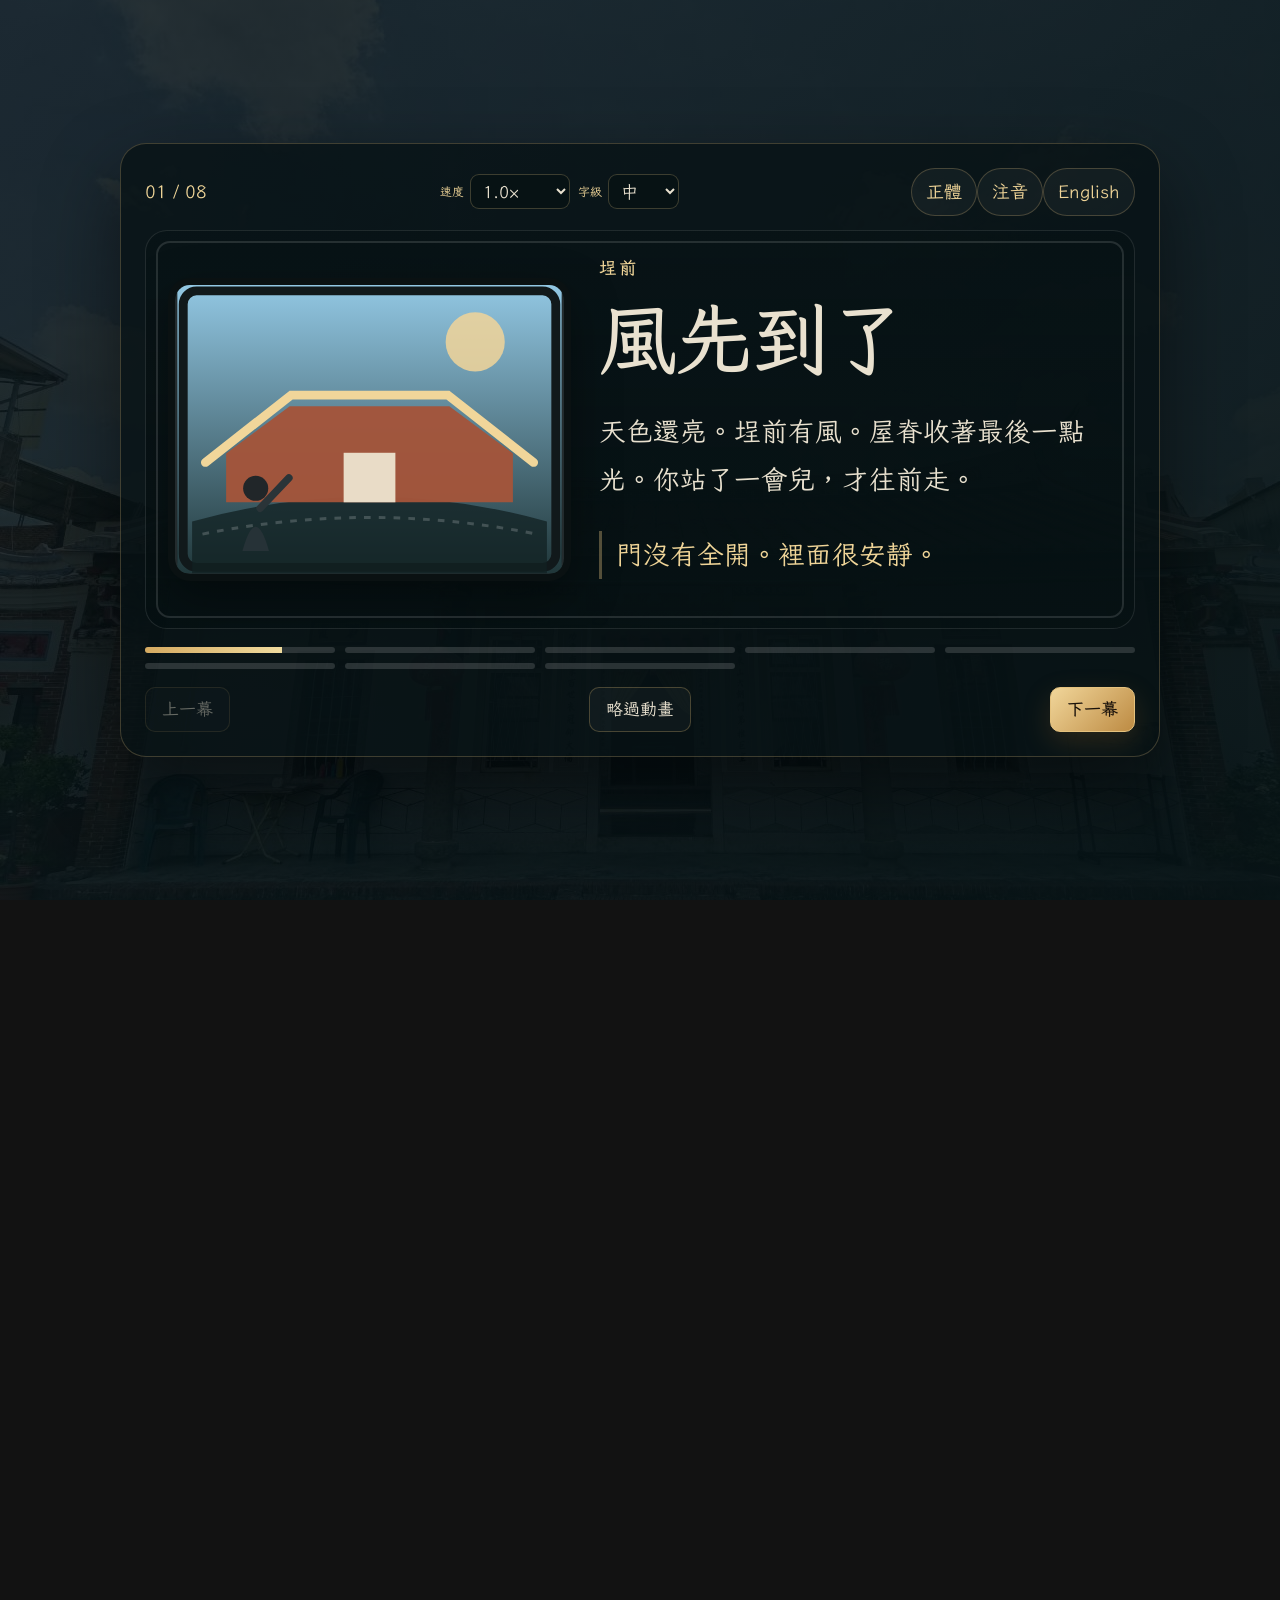
==== commit befcc560: "Add files via upload" ====
--- a/index.html
+++ b/index.html
@@ -10,7 +10,7 @@
 <link href="https://fonts.googleapis.com" rel="preconnect"/>
 <link crossorigin="" href="https://fonts.gstatic.com" rel="preconnect"/>
 <link href="https://fonts.googleapis.com/css2?family=LXGW+WenKai+TC&amp;display=block" rel="stylesheet"/>
-<link href="styles.css?v=2.23" rel="stylesheet"/>
+<link href="styles.css?v=2.24" rel="stylesheet"/>
 </head>
 <body class="home-intro-active" data-locale="zh" data-page="home">
 <div aria-labelledby="home-intro-title" aria-modal="true" class="home-intro-overlay" id="home-intro-overlay" role="dialog">
@@ -265,8 +265,8 @@
 <div class="card-library-grid" id="card-library-grid"></div>
 </div>
 </div>
-<script src="js/cards.js?v=2.23"></script>
-<script src="js/catalog.js?v=2.23"></script>
-<script src="js/home.js?v=2.23"></script>
-<script src="js/accessibility.js?v=2.23"></script></body>
+<script src="js/cards.js?v=2.24"></script>
+<script src="js/catalog.js?v=2.24"></script>
+<script src="js/home.js?v=2.24"></script>
+<script src="js/accessibility.js?v=2.24"></script></body>
 </html>
--- a/styles.css
+++ b/styles.css
@@ -368,7 +368,7 @@
 
 .leader-mini {
   width: 50px;
-  height: 62px;
+  height: 55px;
   border-radius: 22px 22px 8px 8px;
   font-size: 25px;
 }
@@ -382,7 +382,7 @@
 .leader-state {
   grid-column: 2;
   color: var(--jade);
-  font-size: 11px;
+  font-size: 10px;
 }
 .leader-badge.used { opacity: .62; }
 .leader-badge.used .leader-state { color: var(--muted); }
@@ -3317,9 +3317,9 @@
 
 body[data-page="battle"] .topbar {
   flex: 0 0 auto;
-  min-height: 54px;
-  padding: 7px 12px;
-  gap: 10px;
+  min-height: 50px;
+  padding: 6px 10px;
+  gap: 8px;
 }
 
 body[data-page="battle"] .brand {
@@ -3365,18 +3365,18 @@
 body[data-page="battle"] .game-screen:not(.hidden) {
   display: flex;
   flex-direction: column;
-  gap: 7px;
+  gap: 6px;
   width: 100%;
   height: 100%;
   min-height: 0;
-  padding: 7px 10px 9px;
+  padding: 6px 9px max(6px, env(safe-area-inset-bottom, 0px));
   overflow: hidden;
 }
 
 body[data-page="battle"] .game-toolbar {
   flex: 0 0 auto;
-  min-height: 34px;
-  padding: 6px 10px;
+  min-height: 32px;
+  padding: 5px 9px;
   border-radius: 11px;
 }
 
@@ -3605,7 +3605,7 @@
 }
 
 body[data-page="battle"] .hand-dock {
-  flex: 0 0 clamp(122px, 18dvh, 150px);
+  flex: 0 0 clamp(102px, 14.5dvh, 126px);
   min-width: 0 !important;
   min-height: 0;
   margin-top: 0;
@@ -3615,8 +3615,8 @@
 
 body[data-page="battle"] .hand-heading {
   align-items: center;
-  gap: 8px;
-  padding: 5px 9px 0;
+  gap: 6px;
+  padding: 4px 8px 0;
 }
 
 body[data-page="battle"] .hand-heading span {
@@ -3624,44 +3624,44 @@
 }
 
 body[data-page="battle"] .hand-heading small {
-  font-size: 8px;
-  line-height: 1.25;
+  font-size: 7px;
+  line-height: 1.2;
 }
 
 body[data-page="battle"] .player-hand {
   align-items: flex-start;
   gap: 6px;
-  height: calc(100% - 26px);
+  height: calc(100% - 22px);
   min-height: 0;
-  padding: 7px 9px 5px;
+  padding: 5px 8px 4px;
   overflow-x: auto;
   overflow-y: hidden;
 }
 
 body[data-page="battle"] .location-hand {
-  --card-w: 84px;
-  --card-h: 118px;
+  --card-w: 76px;
+  --card-h: 106px;
 }
 
 body[data-page="battle"] .location-hand .card-art {
-  height: 62px;
+  height: 55px;
 }
 
 body[data-page="battle"] .location-hand .card-glyph {
-  font-size: 27px;
+  font-size: 24px;
 }
 
 body[data-page="battle"] .location-hand .card-type {
-  top: 65px;
+  top: 58px;
   font-size: 7px;
 }
 
 body[data-page="battle"] .location-hand .card-name,
 body[data-page="battle"] .location-hand.has-bonus .card-name {
-  top: 76px;
+  top: 67px;
   bottom: auto;
-  max-height: 28px;
-  font-size: 10px;
+  max-height: 24px;
+  font-size: 9px;
   line-height: 1.25;
 }
 
@@ -3670,9 +3670,9 @@
 }
 
 body[data-page="battle"] .location-hand .card-power {
-  width: 23px;
-  height: 23px;
-  font-size: 12px;
+  width: 21px;
+  height: 21px;
+  font-size: 11px;
 }
 
 body[data-page="battle"] .location-hand.hand-selected {
@@ -3705,7 +3705,7 @@
   }
 }
 
-@media (max-height: 760px) and (min-width: 780px) {
+@media (max-height: 860px) and (min-width: 780px) {
   body[data-page="battle"] .topbar {
     min-height: 48px;
     padding-block: 5px;
@@ -3728,25 +3728,25 @@
   }
 
   body[data-page="battle"] .hand-dock {
-    flex-basis: 124px;
+    flex-basis: 108px;
   }
 
   body[data-page="battle"] .location-hand {
-    --card-w: 78px;
-    --card-h: 108px;
+    --card-w: 72px;
+    --card-h: 100px;
   }
 
   body[data-page="battle"] .location-hand .card-art {
-    height: 56px;
+    height: 51px;
   }
 
   body[data-page="battle"] .location-hand .card-type {
-    top: 59px;
+    top: 54px;
   }
 
   body[data-page="battle"] .location-hand .card-name,
   body[data-page="battle"] .location-hand.has-bonus .card-name {
-    top: 69px;
+    top: 61px;
   }
 }
 
@@ -3804,7 +3804,7 @@
 
   body[data-page="battle"] .hand-dock {
     flex-basis: auto;
-    min-height: 145px;
+    min-height: 126px;
   }
 }
 
@@ -5779,37 +5779,30 @@
 }
 
 .selected-card-effect-panel {
-  display: grid;
-  grid-template-columns: minmax(0, 1fr) auto;
-  gap: 6px 14px;
-  align-items: center;
-  margin: 8px 0 10px;
-  padding: 10px 12px;
-  border: 1px solid rgba(238, 210, 153, .28);
-  border-radius: 14px;
+  display: flex;
+  flex-direction: column;
+  align-items: flex-start;
+  gap: 4px;
+  margin: 6px 0 8px;
+  padding: 8px 10px;
+  border: 1px solid rgba(238, 210, 153, .24);
+  border-radius: 12px;
   background: linear-gradient(145deg, rgba(18, 42, 43, .92), rgba(31, 25, 20, .88));
 }
 .selected-card-effect-panel strong {
   display: block;
   color: var(--gold-2);
   font-size: var(--ui-control-font);
-  line-height: 1.4;
+  line-height: 1.35;
 }
 .selected-card-effect-panel p {
-  grid-column: 1;
   margin: 0;
   color: var(--ink);
   font-size: var(--ui-secondary-font);
-  line-height: 1.55;
+  line-height: 1.45;
 }
 .selected-card-play-button {
-  grid-column: 2;
-  grid-row: 1 / span 2;
-  min-width: 150px;
-}
-.selected-card-play-button:disabled {
-  opacity: .46;
-  cursor: not-allowed;
+  display: none !important;
 }
 
 .card-effect-tooltip::after {
@@ -5828,14 +5821,9 @@
     position: relative;
     z-index: 4;
   }
-  .selected-card-effect-panel p,
-  .selected-card-play-button {
+  .selected-card-effect-panel p {
     grid-column: 1;
     grid-row: auto;
-  }
-  .selected-card-play-button {
-    width: 100%;
-    min-height: 48px;
   }
   .hand-heading small { display: block !important; }
   .top-actions {
@@ -5868,21 +5856,11 @@
     box-shadow: 0 18px 48px rgba(0,0,0,.58);
   }
   body[data-page="battle"] .selected-card-effect-panel.has-card {
-    display: grid;
+    display: flex;
   }
   html[data-device-profile="mobile-landscape"] body[data-page="battle"] .selected-card-effect-panel {
-    bottom: calc(clamp(76px, 23vh, 88px) + env(safe-area-inset-bottom, 0px) + 5px);
-    grid-template-columns: minmax(0, 1fr) auto;
-    max-height: min(42vh, 170px);
-  }
-  html[data-device-profile="mobile-landscape"] body[data-page="battle"] .selected-card-effect-panel p {
-    grid-column: 1;
-  }
-  html[data-device-profile="mobile-landscape"] body[data-page="battle"] .selected-card-play-button {
-    grid-column: 2;
-    grid-row: 1 / span 2;
-    width: auto;
-    min-width: 150px;
+    bottom: calc(clamp(72px, 21vh, 84px) + env(safe-area-inset-bottom, 0px) + 4px);
+    max-height: min(34vh, 150px);
   }
 }
 
@@ -5952,12 +5930,13 @@
 }
 .selected-card-effect-panel {
   min-height: 0 !important;
-  padding: 8px 10px !important;
-  margin-top: 8px !important;
+  padding: 7px 9px !important;
+  margin-top: 6px !important;
   display: flex !important;
-  align-items: center !important;
-  justify-content: space-between !important;
-  gap: 12px !important;
+  flex-direction: column !important;
+  align-items: flex-start !important;
+  justify-content: flex-start !important;
+  gap: 4px !important;
 }
 .selected-card-effect-panel strong,
 .selected-card-effect-panel p { margin: 0 !important; }
@@ -5968,9 +5947,7 @@
   background: rgba(8, 24, 27, .84) !important;
 }
 .selected-card-play-button {
-  flex: 0 0 auto;
-  min-height: 52px !important;
-  font-size: 1rem !important;
+  display: none !important;
 }
 .card-effect-tooltip { max-width: min(420px, calc(100vw - 24px)); }
 .opening-panel { width: min(1120px, calc(100vw - 18px)) !important; }
@@ -6031,3 +6008,41 @@
 body[data-page="battle"] .card-type,
 body[data-page="battle"] .row-label,
 body[data-page="battle"] .resource-line { font-size: calc(1em * 1.03); }
+
+
+/* v2.24 compact battle viewport: keep top and bottom boundaries visible on laptop and mobile. */
+body[data-page="battle"] .topbar {
+  padding-inline: max(8px, env(safe-area-inset-left, 0px)) max(8px, env(safe-area-inset-right, 0px));
+}
+body[data-page="battle"] .game-screen:not(.hidden) {
+  padding-bottom: max(6px, env(safe-area-inset-bottom, 0px));
+}
+body[data-page="battle"] .hand-dock {
+  padding-bottom: max(2px, env(safe-area-inset-bottom, 0px));
+}
+body[data-page="battle"] .player-hand {
+  scrollbar-gutter: stable both-edges;
+}
+@media (max-height: 780px) and (min-width: 780px) {
+  body[data-page="battle"] .game-grid {
+    gap: 6px;
+    grid-template-columns: minmax(132px, 168px) minmax(0, 1fr) minmax(142px, 182px);
+  }
+  body[data-page="battle"] .board { border-radius: 11px; }
+  body[data-page="battle"] .row-zone { grid-template-columns: 52px minmax(0, 1fr); }
+  body[data-page="battle"] .row-label b { width: 24px; height: 24px; font-size: 12px; }
+  body[data-page="battle"] .board-half { gap: 0; }
+}
+html[data-device-profile="mobile-portrait"] body[data-page="battle"] .hand-dock {
+  flex: 0 0 clamp(96px, 18dvh, 118px);
+}
+html[data-device-profile="mobile-portrait"] body[data-page="battle"] .player-hand {
+  padding-bottom: max(4px, env(safe-area-inset-bottom, 0px));
+}
+html[data-device-profile="mobile-portrait"] body[data-page="battle"] .hand-heading small {
+  font-size: 6.5px;
+  line-height: 1.15;
+}
+html[data-device-profile="mobile-landscape"] body[data-page="battle"] .hand-dock {
+  flex: 0 0 clamp(88px, 22dvh, 104px);
+}
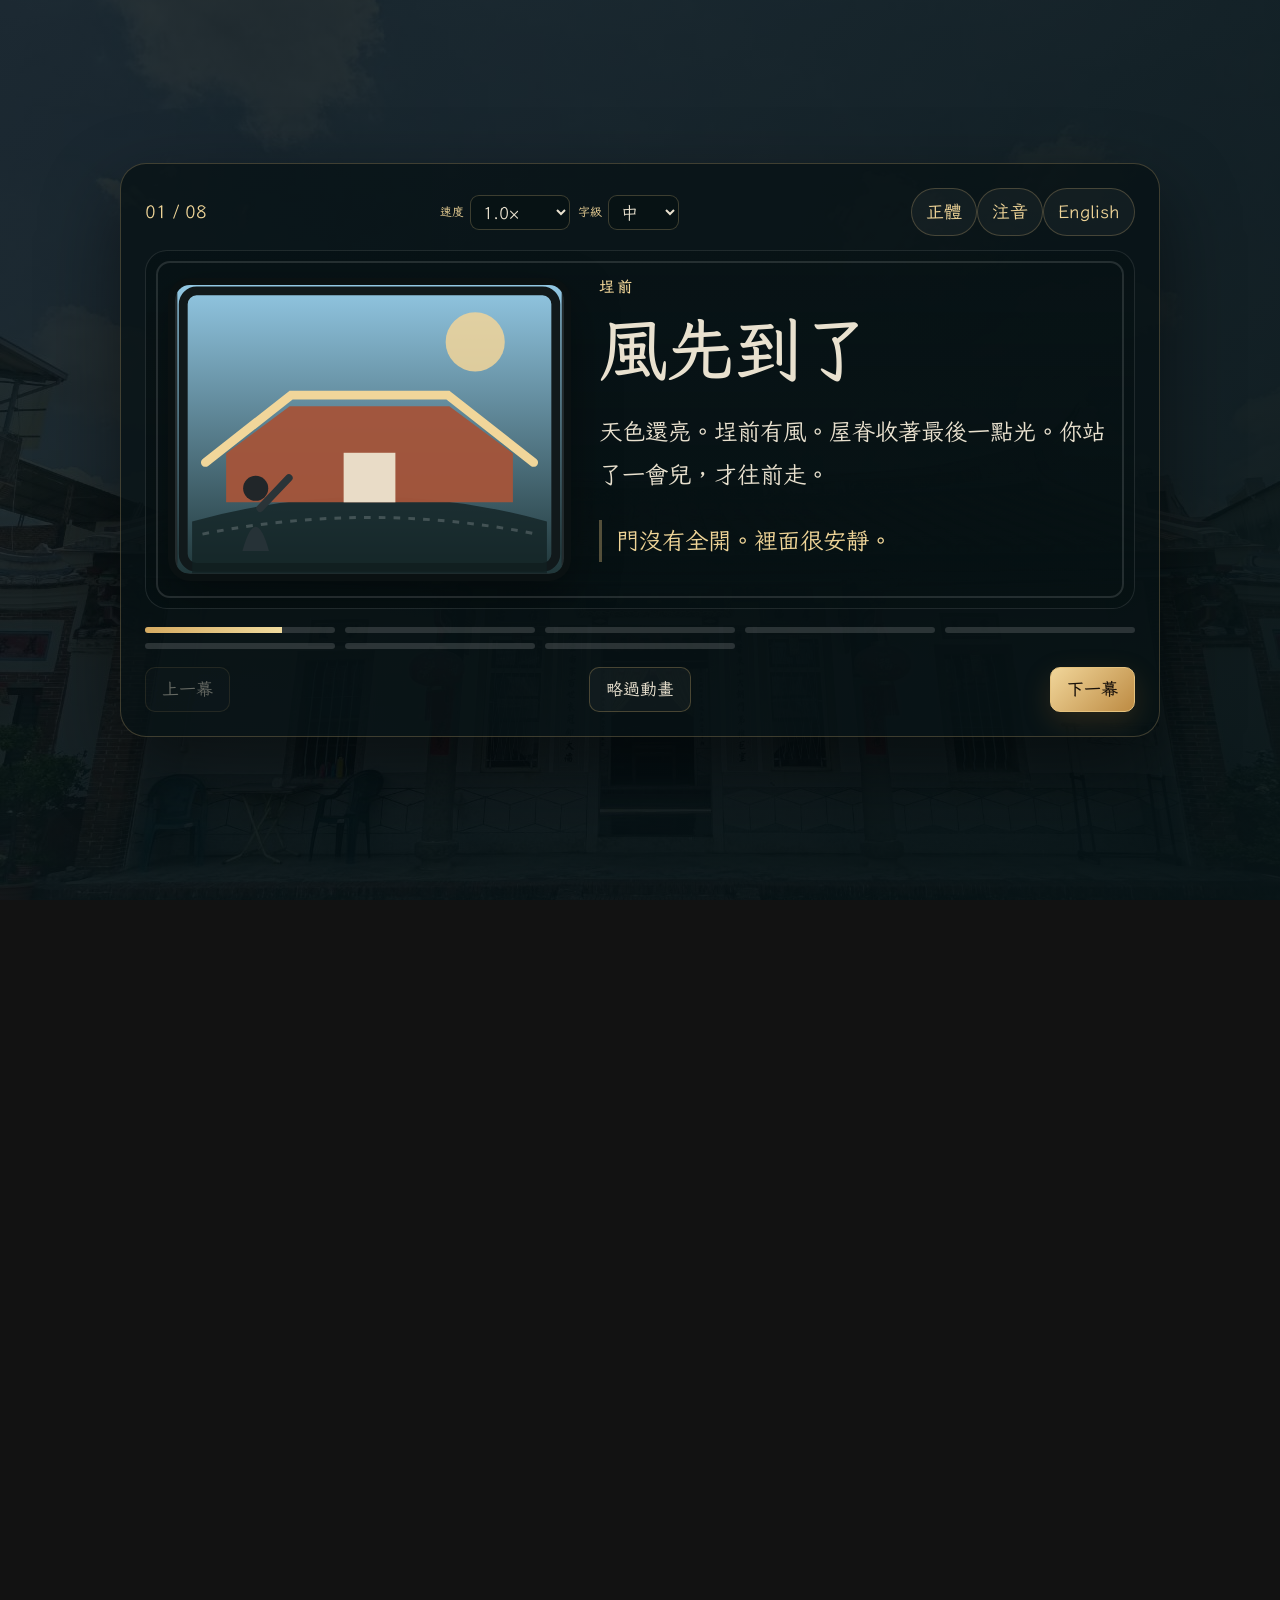
==== commit e334f39e: "Add files via upload" ====
--- a/index.html
+++ b/index.html
@@ -10,7 +10,7 @@
 <link href="https://fonts.googleapis.com" rel="preconnect"/>
 <link crossorigin="" href="https://fonts.gstatic.com" rel="preconnect"/>
 <link href="https://fonts.googleapis.com/css2?family=LXGW+WenKai+TC&amp;display=block" rel="stylesheet"/>
-<link href="styles.css?v=2.24" rel="stylesheet"/>
+<link href="styles.css?v=2.25" rel="stylesheet"/>
 </head>
 <body class="home-intro-active" data-locale="zh" data-page="home">
 <div aria-labelledby="home-intro-title" aria-modal="true" class="home-intro-overlay" id="home-intro-overlay" role="dialog">
@@ -265,8 +265,8 @@
 <div class="card-library-grid" id="card-library-grid"></div>
 </div>
 </div>
-<script src="js/cards.js?v=2.24"></script>
-<script src="js/catalog.js?v=2.24"></script>
-<script src="js/home.js?v=2.24"></script>
-<script src="js/accessibility.js?v=2.24"></script></body>
+<script src="js/cards.js?v=2.25"></script>
+<script src="js/catalog.js?v=2.25"></script>
+<script src="js/home.js?v=2.25"></script>
+<script src="js/accessibility.js?v=2.25"></script></body>
 </html>
--- a/styles.css
+++ b/styles.css
@@ -5894,7 +5894,7 @@
 }
 .font-size-controls {
   display: grid;
-  grid-template-columns: auto minmax(180px, 240px) auto;
+  grid-template-columns: auto minmax(130px, 180px) auto;
   align-items: center;
   gap: 10px;
   padding: 8px 12px;
@@ -5916,7 +5916,25 @@
   accent-color: #e6c787;
   min-height: 40px;
 }
-.font-size-current-label { font-size: 0.95em; white-space: nowrap; }
+.font-size-current-label {
+  appearance: none;
+  border: 1px solid rgba(239, 210, 150, .2);
+  border-radius: 9px;
+  padding: 5px 7px;
+  background: rgba(255,255,255,.035);
+  color: var(--ink-weak, #f4e7c7);
+  font: inherit;
+  font-size: 0.9em;
+  line-height: 1.15;
+  white-space: nowrap;
+  cursor: pointer;
+}
+.font-size-current-label:hover,
+.font-size-current-label:focus-visible {
+  border-color: rgba(239, 210, 150, .58);
+  background: rgba(239, 210, 150, .1);
+  outline: none;
+}
 .font-size-end-label { font-size: 0.92em; }
 @media (max-width: 900px) {
   .font-size-controls {
@@ -6046,3 +6064,25 @@
 html[data-device-profile="mobile-landscape"] body[data-page="battle"] .hand-dock {
   flex: 0 0 clamp(88px, 22dvh, 104px);
 }
+
+
+/* v2.25 automatic font calibration */
+html[data-font-scale-mode="auto"] .font-size-controls {
+  box-shadow: inset 0 0 0 1px rgba(104, 190, 170, .08);
+}
+html[data-font-scale-mode="manual"] .font-size-current-label {
+  border-color: rgba(239, 210, 150, .5);
+}
+@media (max-width: 1180px) and (min-width: 780px) {
+  body[data-page="battle"] .font-size-controls {
+    grid-template-columns: auto minmax(100px, 140px) auto;
+    gap: 6px;
+    padding: 5px 7px;
+  }
+  body[data-page="battle"] .font-size-end-label {
+    display: none;
+  }
+  body[data-page="battle"] .font-size-slider-wrap {
+    grid-template-columns: minmax(90px, 1fr);
+  }
+}
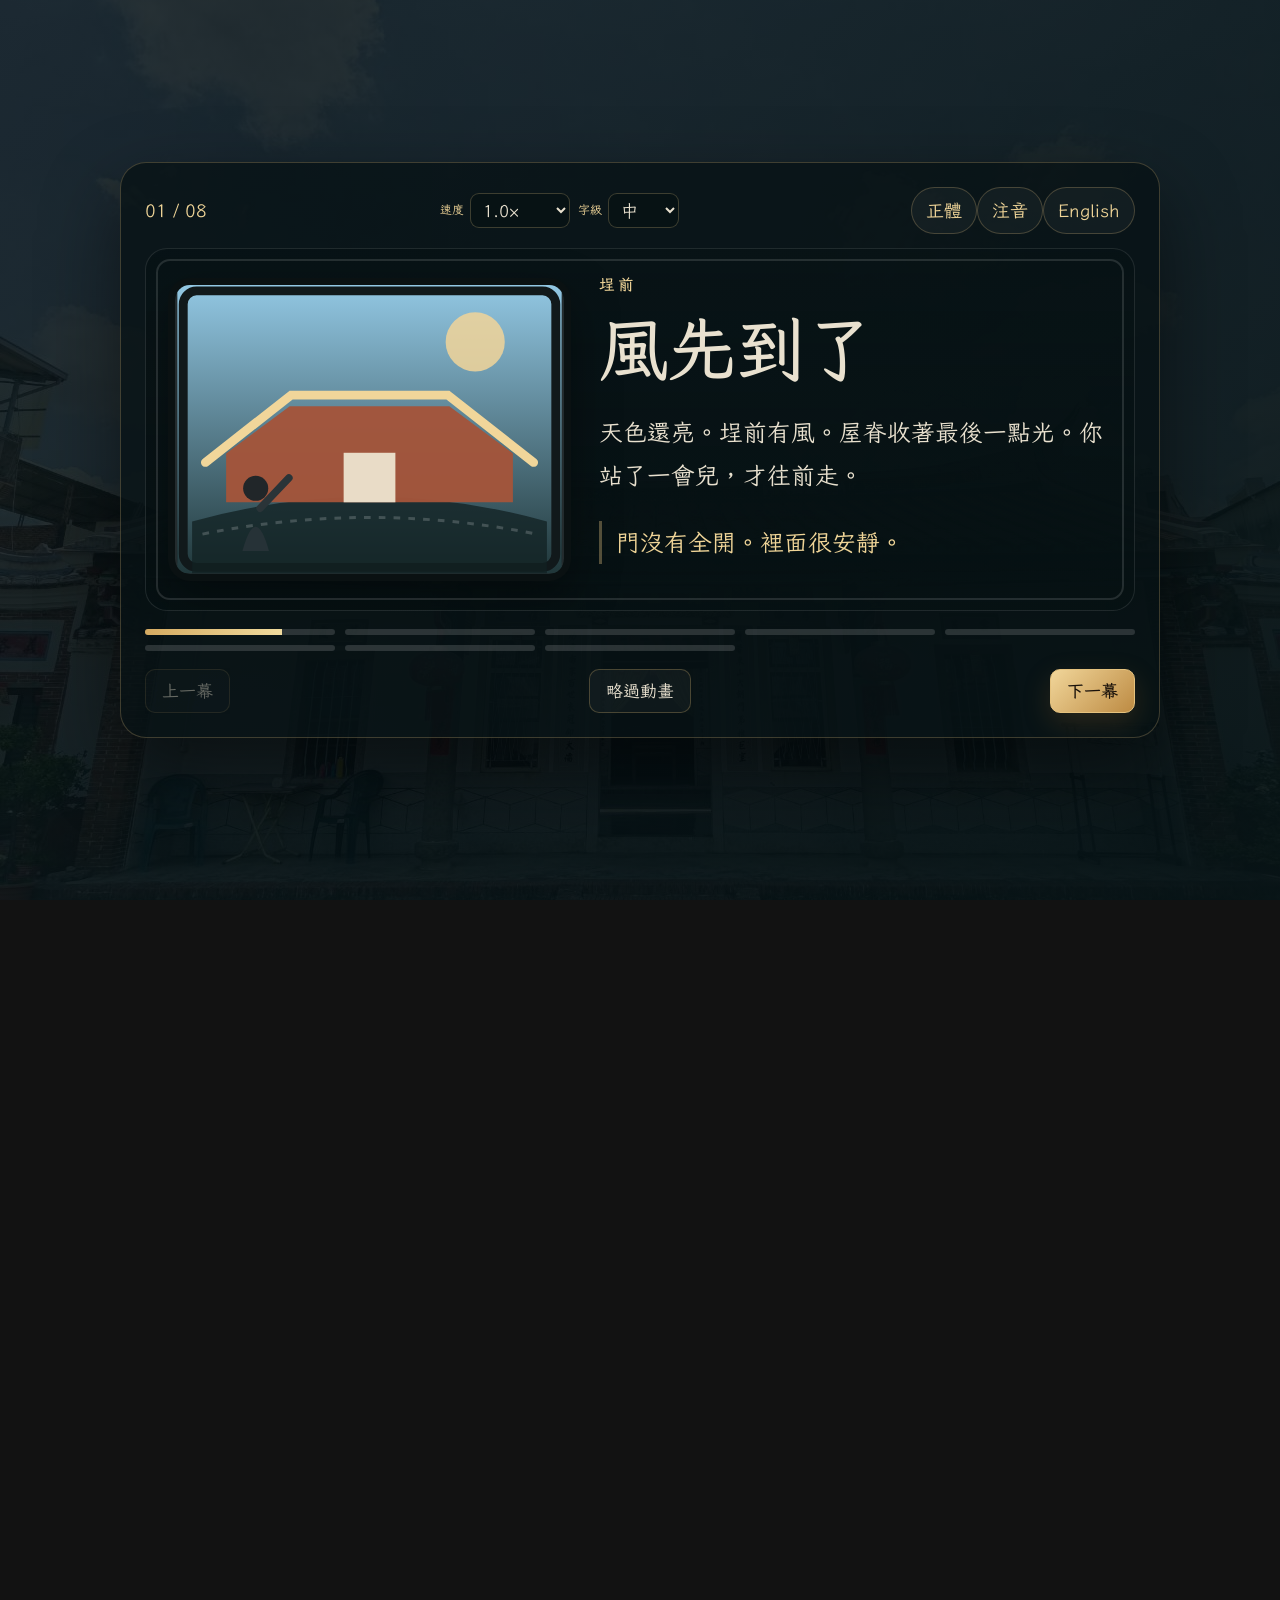
==== commit 171020b2: "Add files via upload" ====
--- a/index.html
+++ b/index.html
@@ -10,7 +10,7 @@
 <link href="https://fonts.googleapis.com" rel="preconnect"/>
 <link crossorigin="" href="https://fonts.gstatic.com" rel="preconnect"/>
 <link href="https://fonts.googleapis.com/css2?family=LXGW+WenKai+TC&amp;display=block" rel="stylesheet"/>
-<link href="styles.css?v=2.25" rel="stylesheet"/>
+<link href="styles.css?v=2.27" rel="stylesheet"/>
 </head>
 <body class="home-intro-active" data-locale="zh" data-page="home">
 <div aria-labelledby="home-intro-title" aria-modal="true" class="home-intro-overlay" id="home-intro-overlay" role="dialog">
@@ -265,8 +265,8 @@
 <div class="card-library-grid" id="card-library-grid"></div>
 </div>
 </div>
-<script src="js/cards.js?v=2.25"></script>
-<script src="js/catalog.js?v=2.25"></script>
-<script src="js/home.js?v=2.25"></script>
-<script src="js/accessibility.js?v=2.25"></script></body>
+<script src="js/cards.js?v=2.27"></script>
+<script src="js/catalog.js?v=2.27"></script>
+<script src="js/home.js?v=2.27"></script>
+<script src="js/accessibility.js?v=2.27"></script><script src="js/layout-calibration.js?v=2.27"></script></body>
 </html>
--- a/styles.css
+++ b/styles.css
@@ -6086,3 +6086,740 @@
     grid-template-columns: minmax(90px, 1fr);
   }
 }
+
+
+/* v2.26 verified viewport and hand-card containment */
+body[data-page="battle"] .site-shell {
+  box-sizing: border-box;
+}
+body[data-page="battle"] main {
+  flex: 1 1 0 !important;
+  height: auto !important;
+  min-height: 0 !important;
+  overflow: hidden !important;
+}
+body[data-page="battle"] .game-screen:not(.hidden) {
+  box-sizing: border-box;
+  height: 100% !important;
+  max-height: 100% !important;
+  min-height: 0 !important;
+}
+body[data-page="battle"] {
+  --hand-card-h: clamp(86px, 13.1dvh, 106px);
+  --hand-card-w: calc(var(--hand-card-h) * 0.72);
+  --hand-dock-h: calc(var(--hand-card-h) + 31px);
+}
+body[data-page="battle"] .hand-dock {
+  position: relative;
+  flex: 0 0 var(--hand-dock-h) !important;
+  height: var(--hand-dock-h) !important;
+  min-height: var(--hand-dock-h) !important;
+  padding-bottom: max(3px, env(safe-area-inset-bottom, 0px)) !important;
+  overflow: visible !important;
+  box-sizing: border-box;
+}
+body[data-page="battle"] .hand-heading {
+  min-height: 23px;
+  box-sizing: border-box;
+}
+body[data-page="battle"] .player-hand {
+  height: calc(100% - 25px) !important;
+  min-height: 0 !important;
+  padding: 2px 8px max(2px, env(safe-area-inset-bottom, 0px)) !important;
+  align-items: flex-start !important;
+  box-sizing: border-box;
+  overflow-x: auto !important;
+  overflow-y: hidden !important;
+}
+body[data-page="battle"] .location-hand {
+  --card-w: var(--hand-card-w) !important;
+  --card-h: var(--hand-card-h) !important;
+}
+body[data-page="battle"] .location-hand .card-art {
+  height: calc(var(--hand-card-h) * 0.51) !important;
+}
+body[data-page="battle"] .location-hand .card-type {
+  top: calc(var(--hand-card-h) * 0.54) !important;
+}
+body[data-page="battle"] .location-hand .card-name,
+body[data-page="battle"] .location-hand.has-bonus .card-name {
+  top: calc(var(--hand-card-h) * 0.64) !important;
+  max-height: calc(var(--hand-card-h) * 0.24) !important;
+}
+
+/* The selected-card explanation no longer consumes the hand row height. */
+body[data-page="battle"] .selected-card-effect-panel {
+  position: absolute !important;
+  left: 8px;
+  right: 8px;
+  bottom: calc(var(--hand-card-h) + 9px);
+  z-index: 24;
+  width: auto;
+  max-height: min(27dvh, 150px);
+  overflow: auto;
+  margin: 0 !important;
+  box-shadow: 0 12px 26px rgba(0,0,0,.42);
+}
+body[data-page="battle"] .selected-card-effect-panel:not(.has-card) {
+  display: none !important;
+}
+@media (hover: hover) and (pointer: fine) {
+  body[data-page="battle"] .selected-card-effect-panel {
+    display: none !important;
+  }
+}
+
+@media (max-height: 760px) and (min-width: 780px) {
+  body[data-page="battle"] {
+    --hand-card-h: clamp(78px, 12.3dvh, 92px);
+    --hand-dock-h: calc(var(--hand-card-h) + 29px);
+  }
+  body[data-page="battle"] .game-toolbar {
+    min-height: 27px;
+    padding-block: 3px;
+  }
+  body[data-page="battle"] .game-screen:not(.hidden) {
+    gap: 4px;
+    padding-block: 4px max(4px, env(safe-area-inset-bottom, 0px));
+  }
+}
+
+html[data-device-profile="mobile-portrait"] body[data-page="battle"] {
+  --hand-card-h: clamp(78px, 13.5dvh, 98px);
+  --hand-dock-h: calc(var(--hand-card-h) + 29px);
+}
+html[data-device-profile="mobile-landscape"] body[data-page="battle"] {
+  --hand-card-h: clamp(66px, 20dvh, 82px);
+  --hand-dock-h: calc(var(--hand-card-h) + 25px);
+}
+html[data-device-profile="mobile-portrait"] body[data-page="battle"] .hand-dock,
+html[data-device-profile="mobile-landscape"] body[data-page="battle"] .hand-dock {
+  flex-basis: var(--hand-dock-h) !important;
+  min-height: var(--hand-dock-h) !important;
+}
+html[data-device-profile="mobile-landscape"] body[data-page="battle"] .hand-heading {
+  min-height: 19px;
+}
+html[data-device-profile="mobile-landscape"] body[data-page="battle"] .player-hand {
+  height: calc(100% - 20px) !important;
+}
+
+/* v2.26.1: account for ruby/zhuyin headings and keep cards inside the dock. */
+body[data-page="battle"] .hand-dock {
+  display: flex !important;
+  flex-direction: column !important;
+}
+body[data-page="battle"] .hand-heading {
+  flex: 0 0 auto !important;
+}
+body[data-page="battle"] .player-hand {
+  flex: 1 1 auto !important;
+  height: auto !important;
+  min-height: 0 !important;
+}
+body.zhuyin-mode[data-page="battle"] {
+  --hand-card-h: clamp(76px, 11.8dvh, 94px);
+  --hand-dock-h: calc(var(--hand-card-h) + 42px);
+}
+@media (max-height: 760px) and (min-width: 780px) {
+  body.zhuyin-mode[data-page="battle"] {
+    --hand-card-h: clamp(72px, 11.2dvh, 86px);
+    --hand-dock-h: calc(var(--hand-card-h) + 43px);
+  }
+}
+html[data-device-profile="mobile-portrait"] body.zhuyin-mode[data-page="battle"] {
+  --hand-card-h: clamp(70px, 11.8dvh, 88px);
+  --hand-dock-h: calc(var(--hand-card-h) + 42px);
+}
+html[data-device-profile="mobile-landscape"] body.zhuyin-mode[data-page="battle"] {
+  --hand-card-h: clamp(58px, 17dvh, 70px);
+  --hand-dock-h: calc(var(--hand-card-h) + 38px);
+}
+
+/* v2.27 unified viewport-and-typography calibration */
+:root {
+  --cal-control-font: 14px;
+  --cal-secondary-font: 12px;
+  --cal-body-font: 16px;
+  --cal-hand-card-w: 104px;
+  --cal-hand-card-h: 146px;
+  --cal-hand-dock-h: 186px;
+  --cal-hand-heading-h: 30px;
+  --cal-board-card-w: 66px;
+  --cal-board-card-h: 84px;
+  --cal-hand-name-font: 13px;
+  --cal-hand-type-font: 9.5px;
+  --cal-hand-power-font: 15px;
+  --cal-board-name-font: 9.5px;
+  --cal-board-power-font: 13px;
+}
+
+/* Readability is not sacrificed to force all controls or all cards into one line. */
+body[data-page="battle"] .topbar {
+  min-height: 50px;
+  overflow: hidden;
+}
+body[data-page="battle"] .battle-top-actions {
+  min-width: 0;
+  overflow-x: auto;
+  overflow-y: hidden;
+  scrollbar-width: thin;
+  overscroll-behavior-inline: contain;
+  padding-bottom: 2px;
+}
+body[data-page="battle"] .battle-top-actions > * {
+  flex: 0 0 auto;
+}
+body[data-page="battle"] .battle-top-actions .ghost-button,
+body[data-page="battle"] .font-size-controls,
+body[data-page="battle"] .font-size-current-label {
+  font-size: var(--cal-control-font) !important;
+  line-height: 1.2;
+}
+body[data-page="battle"] .battle-top-actions .ghost-button {
+  min-height: 40px;
+  padding: 7px 10px;
+}
+body[data-page="battle"] .font-size-controls {
+  min-height: 40px;
+  grid-template-columns: auto minmax(118px, 176px) auto;
+  flex: 0 0 auto;
+  padding: 4px 8px;
+}
+body[data-page="battle"] .font-size-slider {
+  min-height: 30px;
+}
+body[data-page="battle"] .game-toolbar,
+body[data-page="battle"] .toolbar-text,
+body[data-page="battle"] .difficulty-badge,
+body[data-page="battle"] .resource-line,
+body[data-page="battle"] .guardian-dialogue-text,
+body[data-page="battle"] .game-log {
+  font-size: var(--cal-secondary-font) !important;
+}
+
+body[data-page="battle"] .hand-dock {
+  --hand-card-h: var(--cal-hand-card-h) !important;
+  --hand-card-w: var(--cal-hand-card-w) !important;
+  --hand-dock-h: var(--cal-hand-dock-h) !important;
+  flex: 0 0 var(--cal-hand-dock-h) !important;
+  height: var(--cal-hand-dock-h) !important;
+  min-height: var(--cal-hand-dock-h) !important;
+  overflow: hidden !important;
+  contain: layout paint;
+}
+body[data-page="battle"] .hand-heading {
+  flex: 0 0 var(--cal-hand-heading-h) !important;
+  min-height: var(--cal-hand-heading-h) !important;
+  height: var(--cal-hand-heading-h) !important;
+  padding: 4px 9px;
+  align-items: center;
+}
+body[data-page="battle"] .hand-heading span {
+  font-size: max(12px, var(--cal-secondary-font)) !important;
+  line-height: 1.2;
+}
+body[data-page="battle"] .hand-heading small {
+  font-size: max(10px, calc(var(--cal-secondary-font) * .9)) !important;
+  line-height: 1.2;
+  white-space: nowrap;
+  overflow: hidden;
+  text-overflow: ellipsis;
+}
+body[data-page="battle"] .player-hand {
+  flex: 1 1 auto !important;
+  height: auto !important;
+  min-height: 0 !important;
+  gap: 8px !important;
+  align-items: flex-start !important;
+  padding: 4px 9px max(5px, env(safe-area-inset-bottom, 0px)) !important;
+  overflow-x: auto !important;
+  overflow-y: hidden !important;
+  scroll-snap-type: x proximity;
+  scrollbar-width: thin;
+}
+body[data-page="battle"] .location-hand {
+  --card-w: var(--cal-hand-card-w) !important;
+  --card-h: var(--cal-hand-card-h) !important;
+  flex: 0 0 var(--cal-hand-card-w) !important;
+  width: var(--cal-hand-card-w) !important;
+  height: var(--cal-hand-card-h) !important;
+  min-width: var(--cal-hand-card-w) !important;
+  scroll-snap-align: start;
+  container-type: size;
+}
+body[data-page="battle"] .location-hand .card-art {
+  height: 52% !important;
+}
+body[data-page="battle"] .location-hand .card-type {
+  top: 54% !important;
+  left: 7% !important;
+  right: 7% !important;
+  font-size: var(--cal-hand-type-font) !important;
+  line-height: 1.15;
+  white-space: nowrap;
+  overflow: hidden;
+  text-overflow: ellipsis;
+}
+body[data-page="battle"] .location-hand .card-name,
+body[data-page="battle"] .location-hand.has-bonus .card-name {
+  top: 63% !important;
+  left: 7% !important;
+  right: 7% !important;
+  bottom: auto !important;
+  display: -webkit-box;
+  max-height: 29% !important;
+  overflow: hidden;
+  -webkit-box-orient: vertical;
+  -webkit-line-clamp: 2;
+  white-space: normal !important;
+  text-overflow: clip !important;
+  text-wrap: balance;
+  font-size: var(--cal-hand-name-font) !important;
+  line-height: 1.13 !important;
+  font-weight: 800;
+}
+body.lang-en[data-page="battle"] .location-hand .card-name,
+body.lang-en[data-page="battle"] .location-hand.has-bonus .card-name,
+body[data-page="battle"] .location-hand.card-name-long .card-name {
+  font-size: max(11.8px, calc(var(--cal-hand-name-font) * .93)) !important;
+}
+body[data-page="battle"] .location-hand.card-name-very-long .card-name {
+  font-size: max(10.9px, calc(var(--cal-hand-name-font) * .86)) !important;
+  line-height: 1.08 !important;
+}
+body[data-page="battle"] .location-hand .card-power {
+  width: max(26px, calc(var(--cal-hand-card-w) * .25)) !important;
+  height: max(26px, calc(var(--cal-hand-card-w) * .25)) !important;
+  font-size: var(--cal-hand-power-font) !important;
+}
+body[data-page="battle"] .location-hand .card-rarity {
+  font-size: max(8px, calc(var(--cal-hand-type-font) * .84)) !important;
+}
+body[data-page="battle"] .location-hand .card-bonus {
+  font-size: max(8px, calc(var(--cal-hand-type-font) * .86)) !important;
+  line-height: 1.1;
+}
+body[data-page="battle"] .location-hand.hand-selected {
+  transform: translateY(-5px) scale(1.02) !important;
+}
+body[data-page="battle"] .location-hand.hand-selected::after {
+  display: none !important;
+}
+
+/* Selected-card explanation floats over the board and never pushes cards below the viewport. */
+body[data-page="battle"] .selected-card-effect-panel.has-card {
+  position: absolute !important;
+  z-index: 42;
+  left: 10px;
+  right: auto;
+  bottom: calc(var(--cal-hand-dock-h) + 8px);
+  width: min(440px, calc(100vw - 20px));
+  max-height: min(24dvh, 154px);
+  overflow: auto;
+  font-size: var(--cal-secondary-font) !important;
+}
+@media (hover: hover) and (pointer: fine) {
+  body[data-page="battle"] .selected-card-effect-panel.has-card {
+    display: none !important;
+  }
+}
+
+body[data-page="battle"] .location-board {
+  --card-w: var(--cal-board-card-w) !important;
+  --card-h: var(--cal-board-card-h) !important;
+  flex: 0 0 var(--cal-board-card-w) !important;
+  width: var(--cal-board-card-w) !important;
+  height: var(--cal-board-card-h) !important;
+  min-width: var(--cal-board-card-w) !important;
+  container-type: size;
+}
+body[data-page="battle"] .location-board .card-art {
+  height: 61% !important;
+}
+body[data-page="battle"] .location-board .card-name {
+  left: 4px;
+  right: 4px;
+  bottom: 4px !important;
+  top: auto !important;
+  display: -webkit-box;
+  max-height: 34%;
+  -webkit-box-orient: vertical;
+  -webkit-line-clamp: 2;
+  white-space: normal !important;
+  overflow: hidden;
+  text-overflow: clip;
+  font-size: var(--cal-board-name-font) !important;
+  line-height: 1.08;
+  text-align: center;
+}
+body[data-page="battle"] .location-board .card-power {
+  width: max(23px, calc(var(--cal-board-card-w) * .34)) !important;
+  height: max(23px, calc(var(--cal-board-card-w) * .34)) !important;
+  font-size: var(--cal-board-power-font) !important;
+}
+body[data-page="battle"] .row-cards {
+  overflow-x: auto !important;
+  overflow-y: hidden !important;
+  align-items: center;
+  scrollbar-width: thin;
+}
+
+/* Mulligan cards keep readable text and scroll instead of shrinking. */
+.mulligan-cards {
+  overflow-x: auto;
+  overflow-y: hidden;
+  justify-content: flex-start;
+  scrollbar-width: thin;
+  padding-bottom: 8px;
+}
+.location-mulligan {
+  --card-w: clamp(118px, 12vw, 146px) !important;
+  --card-h: clamp(166px, 17vw, 204px) !important;
+  flex: 0 0 var(--card-w) !important;
+}
+.location-mulligan .card-name {
+  white-space: normal !important;
+  display: -webkit-box;
+  -webkit-line-clamp: 2;
+  -webkit-box-orient: vertical;
+  font-size: clamp(14px, 1.2vw, 17px) !important;
+  line-height: 1.12;
+  max-height: 44px;
+}
+.location-mulligan .card-type {
+  font-size: clamp(10px, .9vw, 12px) !important;
+}
+.location-mulligan .card-power {
+  font-size: clamp(15px, 1.2vw, 18px) !important;
+}
+
+/* Zhuyin needs extra vertical room; annotations are colored but not allowed to crush base text. */
+body.zhuyin-mode[data-page="battle"] .location-hand .card-name {
+  max-height: 34% !important;
+  line-height: 1.32 !important;
+}
+body.zhuyin-mode[data-page="battle"] .location-hand rt,
+body.zhuyin-mode[data-page="battle"] .location-mulligan rt {
+  color: #ffd98b !important;
+  font-size: .48em !important;
+  line-height: 1;
+}
+
+/* Density changes spacing and panels, never the legibility floor. */
+html[data-layout-density="compact"] body[data-page="battle"] .game-screen:not(.hidden),
+html[data-layout-density="tight"] body[data-page="battle"] .game-screen:not(.hidden) {
+  gap: 4px;
+  padding-top: 4px;
+}
+html[data-layout-density="tight"] body[data-page="battle"] .game-toolbar {
+  min-height: 28px;
+  padding-block: 3px;
+}
+html[data-layout-density="tight"] body[data-page="battle"] .guardian-dialogue-panel {
+  max-height: 82px;
+  overflow: auto;
+}
+
+/* Phone layouts retain readable cards and use horizontal scrolling. */
+html[data-device-profile="mobile-portrait"] body[data-page="battle"] .hand-dock,
+html[data-device-profile="mobile-landscape"] body[data-page="battle"] .hand-dock {
+  flex-basis: var(--cal-hand-dock-h) !important;
+  height: var(--cal-hand-dock-h) !important;
+  min-height: var(--cal-hand-dock-h) !important;
+}
+html[data-device-profile="mobile-portrait"] body[data-page="battle"] .location-hand,
+html[data-device-profile="mobile-landscape"] body[data-page="battle"] .location-hand {
+  --card-w: var(--cal-hand-card-w) !important;
+  --card-h: var(--cal-hand-card-h) !important;
+}
+html[data-device-profile="mobile-portrait"] body[data-page="battle"] .hand-heading small,
+html[data-device-profile="mobile-landscape"] body[data-page="battle"] .hand-heading small {
+  font-size: max(9.5px, calc(var(--cal-secondary-font) * .84)) !important;
+}
+html[data-device-profile="mobile-portrait"] body[data-page="battle"] .battle-top-actions,
+html[data-device-profile="mobile-landscape"] body[data-page="battle"] .battle-top-actions {
+  scrollbar-width: none;
+}
+html[data-device-profile="mobile-portrait"] body[data-page="battle"] .battle-top-actions::-webkit-scrollbar,
+html[data-device-profile="mobile-landscape"] body[data-page="battle"] .battle-top-actions::-webkit-scrollbar {
+  display: none;
+}
+
+@media (max-width: 620px) {
+  .location-mulligan {
+    --card-w: 112px !important;
+    --card-h: 164px !important;
+  }
+  .location-mulligan .card-name {
+    font-size: 13px !important;
+  }
+}
+
+/* v2.27 mobile information hierarchy: readable controls without clipping. */
+html[data-device-profile="mobile-portrait"] body[data-page="battle"] {
+  --battle-topbar-height: 96px;
+}
+html[data-device-profile="mobile-portrait"] body[data-page="battle"] .topbar {
+  grid-template-rows: 34px 52px;
+  height: var(--battle-topbar-height);
+  min-height: var(--battle-topbar-height);
+  gap: 5px;
+  padding-bottom: 5px;
+}
+html[data-device-profile="mobile-portrait"] body[data-page="battle"] .battle-top-actions {
+  min-height: 48px;
+  align-items: center;
+  scroll-snap-type: x proximity;
+}
+html[data-device-profile="mobile-portrait"] body[data-page="battle"] .battle-top-actions > * {
+  scroll-snap-align: start;
+}
+html[data-device-profile="mobile-portrait"] body[data-page="battle"] .battle-top-actions .ghost-button,
+html[data-device-profile="mobile-portrait"] body[data-page="battle"] .font-size-controls {
+  min-height: 42px !important;
+  font-size: max(12px, var(--cal-control-font)) !important;
+}
+html[data-device-profile="mobile-portrait"] body[data-page="battle"] main,
+html[data-device-profile="mobile-portrait"] body[data-page="battle"] .game-screen:not(.hidden) {
+  height: calc(var(--app-viewport-height) - var(--battle-topbar-height));
+}
+html[data-device-profile="mobile-portrait"] body[data-page="battle"] .game-grid {
+  grid-template-rows: 74px minmax(0, 1fr) 92px;
+}
+html[data-device-profile="mobile-portrait"] body[data-page="battle"] .leader-badge strong {
+  font-size: 12px !important;
+}
+html[data-device-profile="mobile-portrait"] body[data-page="battle"] .leader-badge em,
+html[data-device-profile="mobile-portrait"] body[data-page="battle"] .leader-badge small,
+html[data-device-profile="mobile-portrait"] body[data-page="battle"] .leader-state,
+html[data-device-profile="mobile-portrait"] body[data-page="battle"] .resource-line,
+html[data-device-profile="mobile-portrait"] body[data-page="battle"] .guardian-dialogue-text {
+  font-size: max(9.5px, calc(var(--cal-secondary-font) * .82)) !important;
+}
+html[data-device-profile="mobile-portrait"] body[data-page="battle"] .action-stack button {
+  min-height: 38px;
+  font-size: max(11.5px, calc(var(--cal-control-font) * .9)) !important;
+}
+html[data-device-profile="mobile-portrait"] body[data-page="battle"] .row-label span {
+  font-size: max(8.5px, calc(var(--cal-secondary-font) * .72)) !important;
+}
+html[data-device-profile="mobile-portrait"] body[data-page="battle"] .row-label small {
+  font-size: max(7.5px, calc(var(--cal-secondary-font) * .64)) !important;
+}
+html[data-device-profile="mobile-portrait"] body[data-page="battle"] .round-divider strong {
+  font-size: max(10px, calc(var(--cal-secondary-font) * .85)) !important;
+}
+html[data-device-profile="mobile-portrait"] body[data-page="battle"] .round-divider span,
+html[data-device-profile="mobile-portrait"] body[data-page="battle"] .round-divider > b {
+  font-size: max(8.5px, calc(var(--cal-secondary-font) * .72)) !important;
+}
+
+html[data-device-profile="mobile-landscape"] body[data-page="battle"] .battle-top-actions .ghost-button,
+html[data-device-profile="mobile-landscape"] body[data-page="battle"] .font-size-controls {
+  min-height: 36px !important;
+  font-size: max(11px, calc(var(--cal-control-font) * .88)) !important;
+}
+html[data-device-profile="mobile-landscape"] body[data-page="battle"] .row-label span {
+  font-size: max(8px, calc(var(--cal-secondary-font) * .68)) !important;
+}
+html[data-device-profile="mobile-landscape"] body[data-page="battle"] .row-label small {
+  font-size: max(7px, calc(var(--cal-secondary-font) * .6)) !important;
+}
+
+/* v2.27.1 resolve legacy grid widths and mobile action overflow. */
+html[data-device-profile="mobile-portrait"] body[data-page="battle"] .battle-top-actions,
+html[data-device-profile="mobile-landscape"] body[data-page="battle"] .battle-top-actions {
+  display: flex !important;
+  width: 100% !important;
+  max-width: 100% !important;
+  grid-template-columns: none !important;
+  justify-content: flex-start !important;
+}
+html[data-device-profile="mobile-portrait"] body[data-page="battle"] .battle-top-actions > *,
+html[data-device-profile="mobile-landscape"] body[data-page="battle"] .battle-top-actions > * {
+  width: auto !important;
+  min-width: max-content !important;
+  flex: 0 0 auto !important;
+}
+html[data-device-profile="mobile-portrait"] body[data-page="battle"] .font-size-controls,
+html[data-device-profile="mobile-landscape"] body[data-page="battle"] .font-size-controls {
+  width: auto !important;
+  grid-template-columns: auto minmax(90px, 132px) auto !important;
+  justify-items: stretch !important;
+}
+html[data-device-profile="mobile-portrait"] body[data-page="battle"] .language-nav,
+html[data-device-profile="mobile-landscape"] body[data-page="battle"] .language-nav {
+  display: flex !important;
+  width: auto !important;
+  min-width: max-content !important;
+}
+html[data-device-profile="mobile-portrait"] body[data-page="battle"] .player-panel {
+  min-height: 0 !important;
+  overflow: hidden !important;
+}
+html[data-device-profile="mobile-portrait"] body[data-page="battle"] .action-stack {
+  height: 100% !important;
+  min-height: 0 !important;
+  overflow: hidden !important;
+  grid-template-rows: minmax(0, 1fr) minmax(0, 1fr) !important;
+  padding: 3px !important;
+  gap: 3px !important;
+}
+html[data-device-profile="mobile-portrait"] body[data-page="battle"] .action-stack button {
+  height: 100% !important;
+  min-height: 0 !important;
+  max-height: 100% !important;
+  padding: 2px 4px !important;
+  overflow: hidden !important;
+  line-height: 1.1 !important;
+}
+
+/* v2.27.2 keep the mobile action strip inside its assigned topbar row. */
+html[data-device-profile="mobile-portrait"] body[data-page="battle"] .battle-top-actions,
+html[data-device-profile="mobile-landscape"] body[data-page="battle"] .battle-top-actions {
+  height: 48px !important;
+  min-height: 48px !important;
+  max-height: 48px !important;
+  align-items: center !important;
+}
+html[data-device-profile="mobile-portrait"] body[data-page="battle"] .font-size-controls,
+html[data-device-profile="mobile-landscape"] body[data-page="battle"] .font-size-controls {
+  display: flex !important;
+  flex-direction: row !important;
+  align-items: center !important;
+  gap: 6px !important;
+  height: 42px !important;
+  min-height: 42px !important;
+  max-height: 42px !important;
+  padding: 4px 7px !important;
+}
+html[data-device-profile="mobile-portrait"] body[data-page="battle"] .font-size-slider-wrap,
+html[data-device-profile="mobile-landscape"] body[data-page="battle"] .font-size-slider-wrap {
+  display: flex !important;
+  flex-direction: row !important;
+  align-items: center !important;
+  width: 132px !important;
+  height: 32px !important;
+  gap: 5px !important;
+}
+html[data-device-profile="mobile-portrait"] body[data-page="battle"] .font-size-slider,
+html[data-device-profile="mobile-landscape"] body[data-page="battle"] .font-size-slider {
+  min-height: 28px !important;
+  height: 28px !important;
+}
+html[data-device-profile="mobile-portrait"] body[data-page="battle"] .language-nav,
+html[data-device-profile="mobile-landscape"] body[data-page="battle"] .language-nav {
+  height: 42px !important;
+  min-height: 42px !important;
+  max-height: 42px !important;
+  align-items: center !important;
+  gap: 4px !important;
+}
+html[data-device-profile="mobile-portrait"] body[data-page="battle"] .language-nav-button,
+html[data-device-profile="mobile-landscape"] body[data-page="battle"] .language-nav-button {
+  height: 38px !important;
+  min-height: 38px !important;
+  padding: 5px 8px !important;
+}
+
+@media (max-width: 620px) {
+  body.lang-en[data-page="battle"] .location-hand .card-name,
+  body.lang-en[data-page="battle"] .location-hand.has-bonus .card-name,
+  body[data-page="battle"] .location-hand.card-name-long .card-name {
+    font-size: max(10.8px, calc(var(--cal-hand-name-font) * .92)) !important;
+  }
+  body[data-page="battle"] .location-hand.card-name-very-long .card-name {
+    font-size: max(10.2px, calc(var(--cal-hand-name-font) * .84)) !important;
+  }
+}
+
+
+/* v2.27.3 English card names use three readable lines instead of shrinking. */
+body.lang-en[data-page="battle"] .location-hand .card-name,
+body.lang-en[data-page="battle"] .location-hand.has-bonus .card-name {
+  -webkit-line-clamp: 3 !important;
+  max-height: 34% !important;
+  font-size: max(11.5px, calc(var(--cal-hand-name-font) * .94)) !important;
+  line-height: 1.08 !important;
+}
+body.lang-en[data-page="battle"] .location-hand.card-name-very-long .card-name {
+  font-size: max(11px, calc(var(--cal-hand-name-font) * .88)) !important;
+}
+@media (max-width: 620px) {
+  body.lang-en[data-page="battle"] .location-hand .card-name,
+  body.lang-en[data-page="battle"] .location-hand.has-bonus .card-name {
+    font-size: max(10.8px, calc(var(--cal-hand-name-font) * .9)) !important;
+  }
+}
+
+/* v2.27.4 keep desktop navigation in one scrollable row and raise card-name floors. */
+body[data-page="battle"] .topbar {
+  flex-wrap: nowrap !important;
+  align-items: center !important;
+}
+body[data-page="battle"] .battle-top-actions {
+  display: flex !important;
+  flex-wrap: nowrap !important;
+  justify-content: flex-start !important;
+}
+body[data-page="battle"] .location-hand.card-name-long .card-name {
+  font-size: max(12px, calc(var(--cal-hand-name-font) * .94)) !important;
+}
+body[data-page="battle"] .location-hand.card-name-very-long .card-name {
+  font-size: max(11.5px, calc(var(--cal-hand-name-font) * .9)) !important;
+}
+body.lang-en[data-page="battle"] .location-hand.card-name-very-long .card-name {
+  font-size: max(11.5px, calc(var(--cal-hand-name-font) * .9)) !important;
+}
+@media (max-width: 620px) {
+  body[data-page="battle"] .location-hand.card-name-long .card-name {
+    font-size: max(11px, calc(var(--cal-hand-name-font) * .9)) !important;
+  }
+  body[data-page="battle"] .location-hand.card-name-very-long .card-name {
+    font-size: max(10.5px, calc(var(--cal-hand-name-font) * .84)) !important;
+  }
+}
+
+/* v2.27.5 mobile-landscape side panels remain inside the game grid. */
+html[data-device-profile="mobile-landscape"] body[data-page="battle"] .player-panel {
+  display: grid !important;
+  grid-template-rows: minmax(0, 1fr) 66px !important;
+  gap: 3px !important;
+  min-height: 0 !important;
+  overflow: hidden !important;
+}
+html[data-device-profile="mobile-landscape"] body[data-page="battle"] .player-panel .identity-card,
+html[data-device-profile="mobile-landscape"] body[data-page="battle"] .opponent-panel .identity-card {
+  min-height: 0 !important;
+  height: auto !important;
+  overflow: hidden !important;
+}
+html[data-device-profile="mobile-landscape"] body[data-page="battle"] .action-stack {
+  display: grid !important;
+  grid-template-rows: minmax(0, 1fr) minmax(0, 1fr) !important;
+  height: 66px !important;
+  min-height: 0 !important;
+  max-height: 66px !important;
+  overflow: hidden !important;
+  gap: 3px !important;
+  padding: 3px !important;
+}
+html[data-device-profile="mobile-landscape"] body[data-page="battle"] .action-stack button {
+  height: 100% !important;
+  min-height: 0 !important;
+  max-height: 100% !important;
+  padding: 2px 3px !important;
+  overflow: hidden !important;
+  font-size: max(9px, calc(var(--cal-control-font) * .72)) !important;
+  line-height: 1.05 !important;
+}
+html[data-device-profile="mobile-landscape"] body[data-page="battle"] .leader-badge strong {
+  font-size: max(9px, calc(var(--cal-secondary-font) * .74)) !important;
+}
+html[data-device-profile="mobile-landscape"] body[data-page="battle"] .leader-badge em,
+html[data-device-profile="mobile-landscape"] body[data-page="battle"] .leader-badge small,
+html[data-device-profile="mobile-landscape"] body[data-page="battle"] .leader-state,
+html[data-device-profile="mobile-landscape"] body[data-page="battle"] .resource-line {
+  font-size: max(7.5px, calc(var(--cal-secondary-font) * .62)) !important;
+}
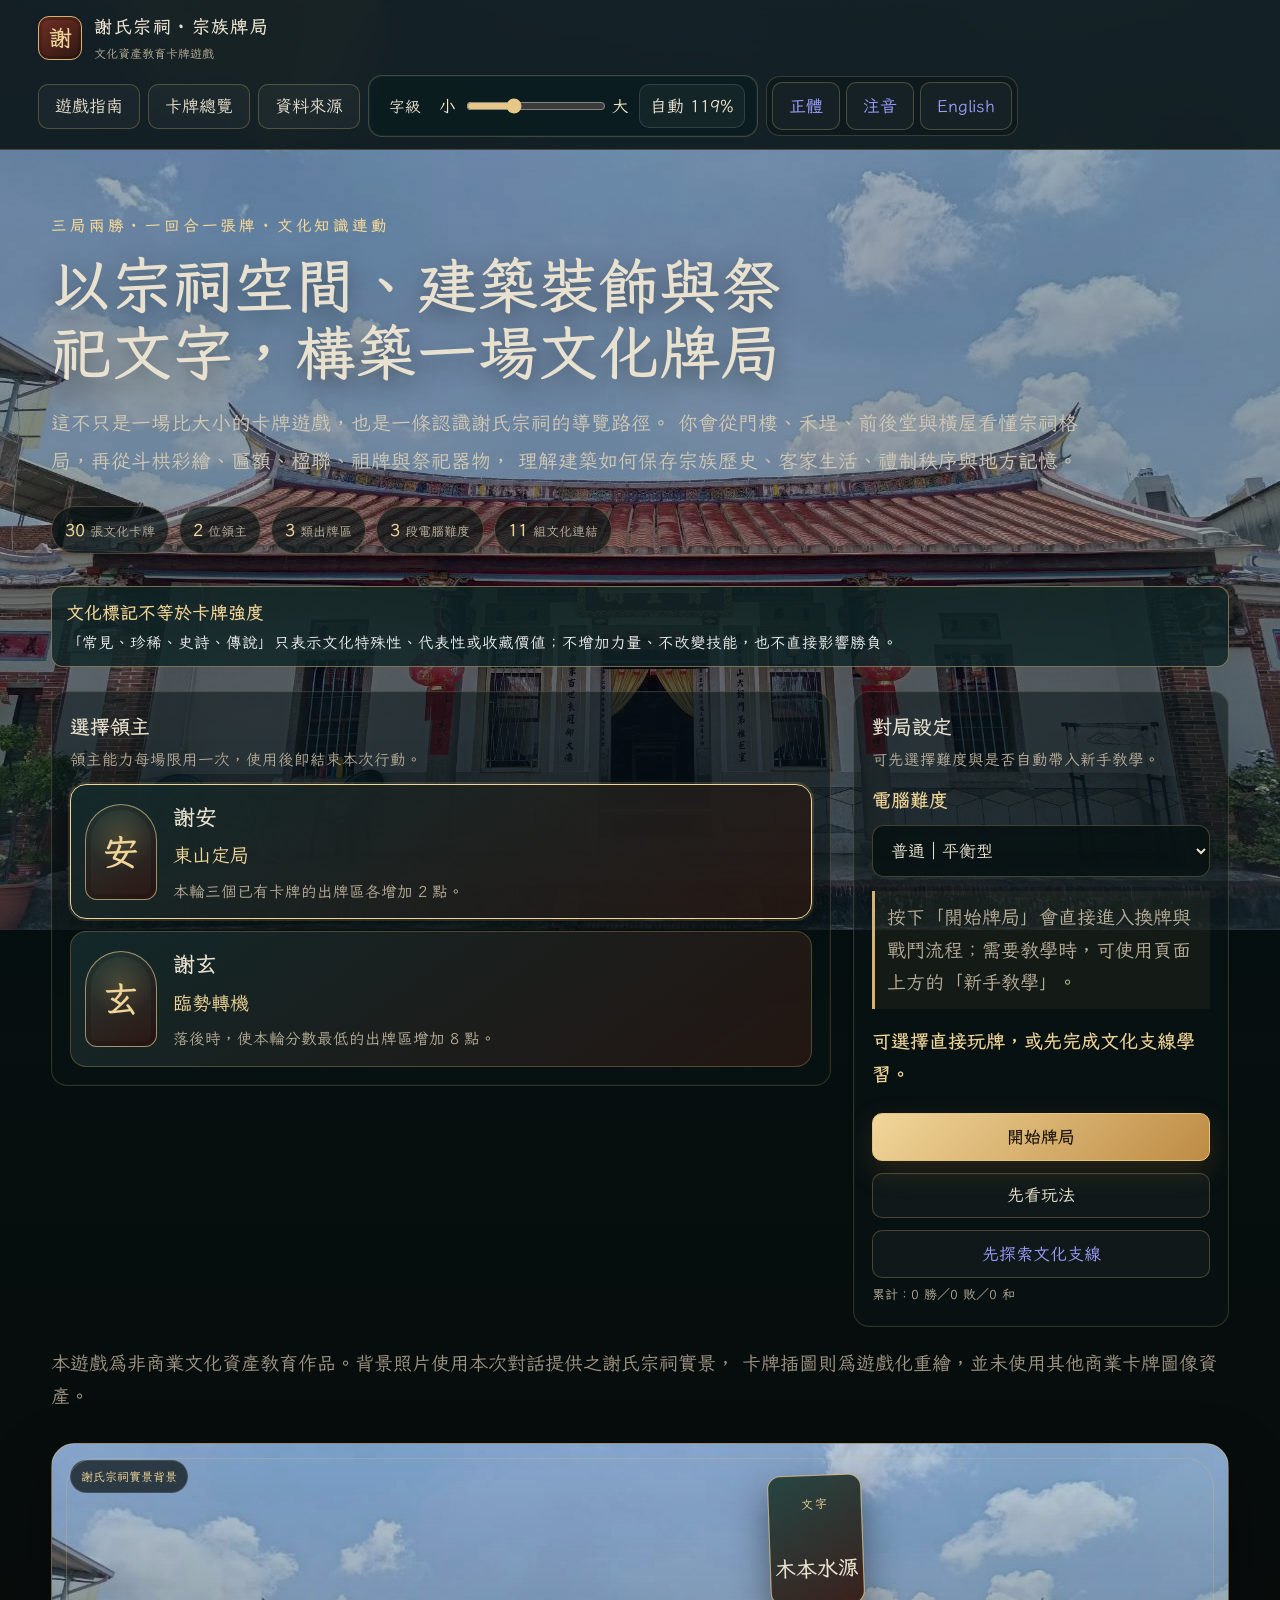
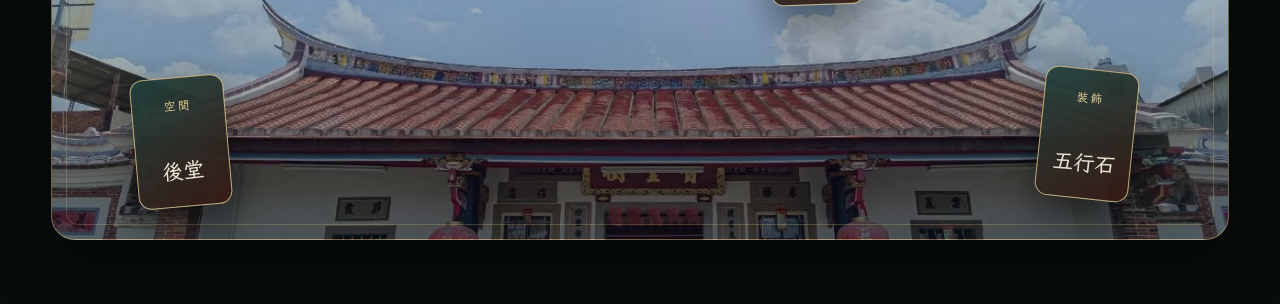
==== commit 573f9320: "Add files via upload" ====
--- a/index.html
+++ b/index.html
@@ -10,44 +10,9 @@
 <link href="https://fonts.googleapis.com" rel="preconnect"/>
 <link crossorigin="" href="https://fonts.gstatic.com" rel="preconnect"/>
 <link href="https://fonts.googleapis.com/css2?family=LXGW+WenKai+TC&amp;display=block" rel="stylesheet"/>
-<link href="styles.css?v=2.27" rel="stylesheet"/>
+<link href="styles.css?v=2.29" rel="stylesheet"/>
 </head>
-<body class="home-intro-active" data-locale="zh" data-page="home">
-<div aria-labelledby="home-intro-title" aria-modal="true" class="home-intro-overlay" id="home-intro-overlay" role="dialog">
-<div class="home-intro-panel">
-<div class="home-intro-topline">
-<span id="home-intro-counter">01 / 08</span>
-<div aria-label="動畫與字級設定" class="intro-preference-controls">
-<label>速度
-          <select aria-label="動畫播放速度" id="home-intro-speed">
-<option value="0.25">0.25×</option><option value="0.5">0.5×</option><option selected="" value="1">1.0×</option><option value="1.5">1.5×</option><option value="2">2.0×</option>
-</select>
-</label>
-<label>字級
-          <select aria-label="文字大小" id="home-font-size">
-<option value="small">小</option><option selected="" value="medium">中</option><option value="large">大</option>
-</select>
-</label>
-</div>
-
-<div aria-label="語言版本" class="intro-language-group" role="group"><a class="language-switch-button" href="index.html">正體</a><a class="language-switch-button" href="index-zhuyin.html">注音</a><a class="language-switch-button" href="index-en.html" lang="en">English</a></div></div>
-<div class="home-intro-stage">
-<div aria-hidden="true" class="home-intro-illustration" id="home-intro-illustration"></div>
-<div class="home-intro-copy">
-<p class="eyebrow" id="home-intro-kicker">埕前</p>
-<h1 id="home-intro-title">風先到了，人才進門</h1>
-<p id="home-intro-body"></p>
-<p class="home-intro-caption" id="home-intro-caption"></p>
-</div>
-</div>
-<div class="home-intro-progress" id="home-intro-progress"></div>
-<div class="home-intro-actions">
-<button class="secondary-button" id="home-intro-prev" type="button">上一幕</button>
-<button class="secondary-button" id="home-intro-skip" type="button">略過動畫</button>
-<button class="primary-button" id="home-intro-next" type="button">下一幕</button>
-</div>
-</div>
-</div>
+<body data-locale="zh" data-page="home">
 <div class="site-shell">
 <header class="topbar">
 <a aria-label="回到遊戲首頁" class="brand" href="index.html" id="brand-home">
@@ -80,6 +45,10 @@
 <span><b>3</b> 段電腦難度</span>
 <span><b>11</b> 組文化連結</span>
 </div>
+<div class="rarity-policy-note" role="note">
+<strong>文化標記不等於卡牌強度</strong>
+<span>「常見、珍稀、史詩、傳說」只表示文化特殊性、代表性或收藏價值；不增加力量、不改變技能，也不直接影響勝負。</span>
+</div>
 <div class="setup-grid">
 <section class="leader-selection setup-panel">
 <div class="section-heading">
@@ -265,8 +234,8 @@
 <div class="card-library-grid" id="card-library-grid"></div>
 </div>
 </div>
-<script src="js/cards.js?v=2.27"></script>
-<script src="js/catalog.js?v=2.27"></script>
-<script src="js/home.js?v=2.27"></script>
-<script src="js/accessibility.js?v=2.27"></script><script src="js/layout-calibration.js?v=2.27"></script></body>
+<script src="js/cards.js?v=2.29"></script>
+<script src="js/catalog.js?v=2.29"></script>
+<script src="js/home.js?v=2.29"></script>
+<script src="js/accessibility.js?v=2.29"></script><script src="js/layout-calibration.js?v=2.29"></script></body>
 </html>
--- a/styles.css
+++ b/styles.css
@@ -6823,3 +6823,337 @@
 html[data-device-profile="mobile-landscape"] body[data-page="battle"] .resource-line {
   font-size: max(7.5px, calc(var(--cal-secondary-font) * .62)) !important;
 }
+
+
+/* v2.29 meeting-driven optimization */
+.rarity-policy-note {
+  display: grid;
+  gap: 4px;
+  margin: 14px 0 18px;
+  padding: 12px 14px;
+  border: 1px solid rgba(235, 204, 142, .45);
+  border-radius: 12px;
+  background: rgba(15, 37, 38, .82);
+  color: rgba(255,255,255,.92);
+  line-height: 1.55;
+}
+.rarity-policy-note strong { color: #f2d294; font-size: calc(15px * var(--user-font-scale, 1)); }
+.rarity-policy-note span { font-size: calc(13px * var(--user-font-scale, 1)); }
+
+.card-rarity {
+  max-width: calc(var(--card-w) - 42px);
+  padding: 2px 4px;
+  border: 1px solid rgba(255,255,255,.48);
+  border-radius: 999px;
+  color: #fff !important;
+  background: rgba(2, 10, 11, .88);
+  font-size: 8px !important;
+  font-weight: 800;
+  line-height: 1.2;
+  text-align: center;
+  text-shadow: 0 1px 2px #000;
+  white-space: nowrap;
+  overflow: hidden;
+  text-overflow: ellipsis;
+}
+.location-board .card-rarity { max-width: calc(var(--card-w) - 34px); font-size: 6.5px !important; }
+.location-hand .card-rarity { max-width: calc(var(--card-w) - 30px); font-size: 6.5px !important; }
+
+.feedback-panel { width: min(760px, calc(100vw - 28px)); }
+.feedback-privacy-note { margin: 0 0 16px; color: rgba(255,255,255,.78); line-height: 1.6; }
+.feedback-grid { display: grid; grid-template-columns: repeat(3, minmax(0, 1fr)); gap: 12px; }
+.feedback-panel form, .feedback-panel label { display: grid; gap: 7px; }
+.feedback-panel form { gap: 14px; }
+.feedback-panel label { color: rgba(255,255,255,.92); font-weight: 800; }
+.feedback-panel select, .feedback-panel textarea {
+  width: 100%;
+  min-height: 46px;
+  padding: 10px 12px;
+  border: 1px solid rgba(255,255,255,.28);
+  border-radius: 10px;
+  color: #fff;
+  background: #142d2f;
+  font: inherit;
+}
+.feedback-panel textarea { min-height: 92px; resize: vertical; line-height: 1.55; }
+.feedback-status { min-height: 1.5em; color: #f0d08d; font-weight: 800; }
+.game-over-actions { align-items: stretch; }
+.game-over-actions > * { min-height: 46px; display: inline-flex; align-items: center; justify-content: center; }
+
+@media (max-width: 760px) {
+  .feedback-grid { grid-template-columns: 1fr; }
+  .rarity-policy-note { margin-top: 10px; }
+  .game-over-actions { display: grid; grid-template-columns: 1fr; }
+}
+
+/* v2.29 mobile navigation simplification */
+@media (max-width: 760px) {
+  body[data-page="home"] .topbar {
+    display: grid !important;
+    grid-template-columns: minmax(0, 1fr);
+    align-items: stretch !important;
+    gap: 10px;
+    height: auto !important;
+    min-height: 0;
+    padding: 10px 12px;
+  }
+
+  body[data-page="home"] .brand {
+    width: 100%;
+    min-width: 0;
+  }
+
+  body[data-page="home"] .brand > span:last-child {
+    min-width: 0;
+  }
+
+  body[data-page="home"] .brand strong,
+  body[data-page="home"] .brand small {
+    white-space: normal;
+  }
+
+  body[data-page="home"] .top-actions {
+    display: grid !important;
+    grid-template-columns: repeat(3, minmax(0, 1fr));
+    gap: 7px;
+    width: 100%;
+    max-width: none;
+    margin: 0;
+    padding: 0 0 2px;
+    overflow: visible;
+    transform: none !important;
+  }
+
+  body[data-page="home"] .top-actions > .ghost-button {
+    width: 100%;
+    min-width: 0;
+    min-height: 44px;
+    padding: 8px 5px;
+    text-align: center;
+    white-space: normal;
+  }
+
+  body[data-page="home"] .font-size-controls,
+  body[data-page="home"] .language-choice-group {
+    grid-column: 1 / -1;
+    width: 100%;
+    max-width: none;
+    margin: 0;
+    box-sizing: border-box;
+  }
+
+  body[data-page="home"] .font-size-controls {
+    display: grid !important;
+    grid-template-columns: auto minmax(0, 1fr) auto;
+    align-items: center;
+    gap: 7px;
+    padding: 6px 8px;
+  }
+
+  body[data-page="home"] .font-size-heading {
+    width: auto !important;
+    padding: 0 2px;
+    white-space: nowrap;
+  }
+
+  body[data-page="home"] .font-size-slider-wrap {
+    min-width: 0;
+  }
+
+  body[data-page="home"] .font-size-current-label {
+    min-width: 78px;
+    min-height: 40px;
+    padding: 6px 8px;
+    white-space: nowrap;
+  }
+
+  body[data-page="home"] .language-choice-group {
+    display: grid !important;
+    grid-template-columns: repeat(3, minmax(0, 1fr));
+    gap: 7px;
+    padding: 6px;
+  }
+
+  body[data-page="home"] .language-choice-group a {
+    width: 100%;
+    min-width: 0;
+    min-height: 42px;
+    padding: 7px 4px;
+    text-align: center;
+    white-space: normal;
+  }
+}
+
+@media (max-width: 420px) {
+  body[data-page="home"] .font-size-end-label {
+    display: none;
+  }
+
+  body[data-page="home"] .font-size-slider-wrap {
+    grid-template-columns: minmax(0, 1fr);
+  }
+
+  body[data-page="home"] .font-size-current-label {
+    min-width: 72px;
+    font-size: 12px;
+  }
+}
+
+/* v2.29 opening guide containment: keep navigation visible without scrolling the whole dialog */
+#opening-overlay .opening-progress {
+  grid-template-columns: repeat(2, minmax(0, 1fr));
+}
+
+#opening-overlay .audio-unlock-row {
+  display: none;
+}
+
+@media (min-width: 761px) {
+  body[data-page="battle"] #opening-overlay {
+    padding: 8px;
+    align-items: stretch;
+  }
+
+  body[data-page="battle"] #opening-overlay .opening-panel {
+    width: min(1120px, calc(100vw - 16px)) !important;
+    height: calc(100dvh - 16px);
+    max-height: calc(100dvh - 16px);
+    display: flex;
+    flex-direction: column;
+    overflow: hidden;
+  }
+
+  body[data-page="battle"] #opening-overlay .opening-scene-frame {
+    flex: 1 1 auto;
+    min-height: 0;
+    max-height: none;
+    overflow: auto;
+  }
+
+  body[data-page="battle"] #opening-overlay .opening-progress,
+  body[data-page="battle"] #opening-overlay .opening-actions {
+    flex: 0 0 auto;
+  }
+
+  body[data-page="battle"] #opening-overlay .opening-portrait-wrap {
+    min-height: 0;
+    align-self: stretch;
+  }
+
+  body[data-page="battle"] #opening-overlay .guardian-portrait,
+  body[data-page="battle"] #opening-overlay .guardian-portrait-caption {
+    display: none;
+  }
+
+  body[data-page="battle"] #opening-overlay .storyboard-frame {
+    width: 100%;
+    max-width: 100%;
+  }
+
+  body[data-page="battle"] #opening-overlay .storyboard-illustration {
+    min-height: 210px;
+  }
+
+  body[data-page="battle"] #opening-overlay .opening-actions {
+    margin-top: 12px;
+  }
+}
+
+/* v2.29 mobile battle controls: essential actions stay visible; secondary controls move to desktop */
+html[data-device-profile="mobile-portrait"] body[data-page="battle"] {
+  --battle-topbar-height: 140px;
+}
+
+html[data-device-profile="mobile-portrait"] body[data-page="battle"] .topbar {
+  grid-template-rows: 34px 96px;
+  height: var(--battle-topbar-height);
+  min-height: var(--battle-topbar-height);
+  gap: 5px;
+  overflow: hidden;
+}
+
+html[data-device-profile="mobile-portrait"] body[data-page="battle"] .battle-top-actions {
+  display: grid !important;
+  grid-template-columns: repeat(4, minmax(0, 1fr));
+  grid-template-rows: 42px 48px;
+  gap: 5px;
+  width: 100%;
+  min-height: 0;
+  padding: 0;
+  overflow: visible;
+  scroll-snap-type: none;
+}
+
+html[data-device-profile="mobile-portrait"] body[data-page="battle"] .battle-top-actions > .ghost-button {
+  width: 100%;
+  min-width: 0;
+  min-height: 42px !important;
+  padding: 6px 3px;
+  font-size: 12px !important;
+  text-align: center;
+  white-space: normal;
+}
+
+html[data-device-profile="mobile-portrait"] body[data-page="battle"] .battle-top-actions #sources-button,
+html[data-device-profile="mobile-portrait"] body[data-page="battle"] .battle-top-actions #audio-settings-button,
+html[data-device-profile="mobile-portrait"] body[data-page="battle"] .battle-top-actions #sound-toggle,
+html[data-device-profile="mobile-portrait"] body[data-page="battle"] .battle-top-actions #restart-button,
+html[data-device-profile="mobile-portrait"] body[data-page="battle"] .battle-top-actions .language-choice-group {
+  display: none !important;
+}
+
+html[data-device-profile="mobile-portrait"] body[data-page="battle"] .battle-top-actions .font-size-controls {
+  grid-column: 1 / -1;
+  grid-row: 2;
+  display: grid !important;
+  grid-template-columns: auto minmax(0, 1fr) auto;
+  width: 100%;
+  min-width: 0;
+  min-height: 46px !important;
+  padding: 4px 7px;
+  gap: 6px;
+  box-sizing: border-box;
+}
+
+html[data-device-profile="mobile-portrait"] body[data-page="battle"] .battle-top-actions .font-size-heading {
+  width: auto !important;
+  padding: 0 2px;
+  white-space: nowrap;
+}
+
+html[data-device-profile="mobile-portrait"] body[data-page="battle"] .battle-top-actions .font-size-slider-wrap {
+  min-width: 0;
+}
+
+html[data-device-profile="mobile-portrait"] body[data-page="battle"] .battle-top-actions .font-size-current-label {
+  min-width: 74px;
+  min-height: 38px;
+  padding: 5px 7px;
+  font-size: 12px !important;
+  white-space: nowrap;
+}
+
+html[data-device-profile="mobile-portrait"] body[data-page="battle"] .battle-top-actions .home-nav-button {
+  grid-column: auto !important;
+}
+
+html[data-device-profile="mobile-portrait"] body[data-page="battle"] .battle-top-actions {
+  grid-template-columns: repeat(4, minmax(0, 1fr)) !important;
+  grid-template-rows: 42px 48px !important;
+  height: 95px !important;
+  min-height: 95px !important;
+  max-height: 95px !important;
+}
+
+html[data-device-profile="mobile-portrait"] body[data-page="battle"] .battle-top-actions > .ghost-button {
+  width: 100% !important;
+  min-width: 0 !important;
+  flex: initial !important;
+}
+
+html[data-device-profile="mobile-portrait"] body[data-page="battle"] .battle-top-actions .font-size-controls {
+  width: 100% !important;
+  min-width: 0 !important;
+  max-width: none !important;
+  flex: initial !important;
+}
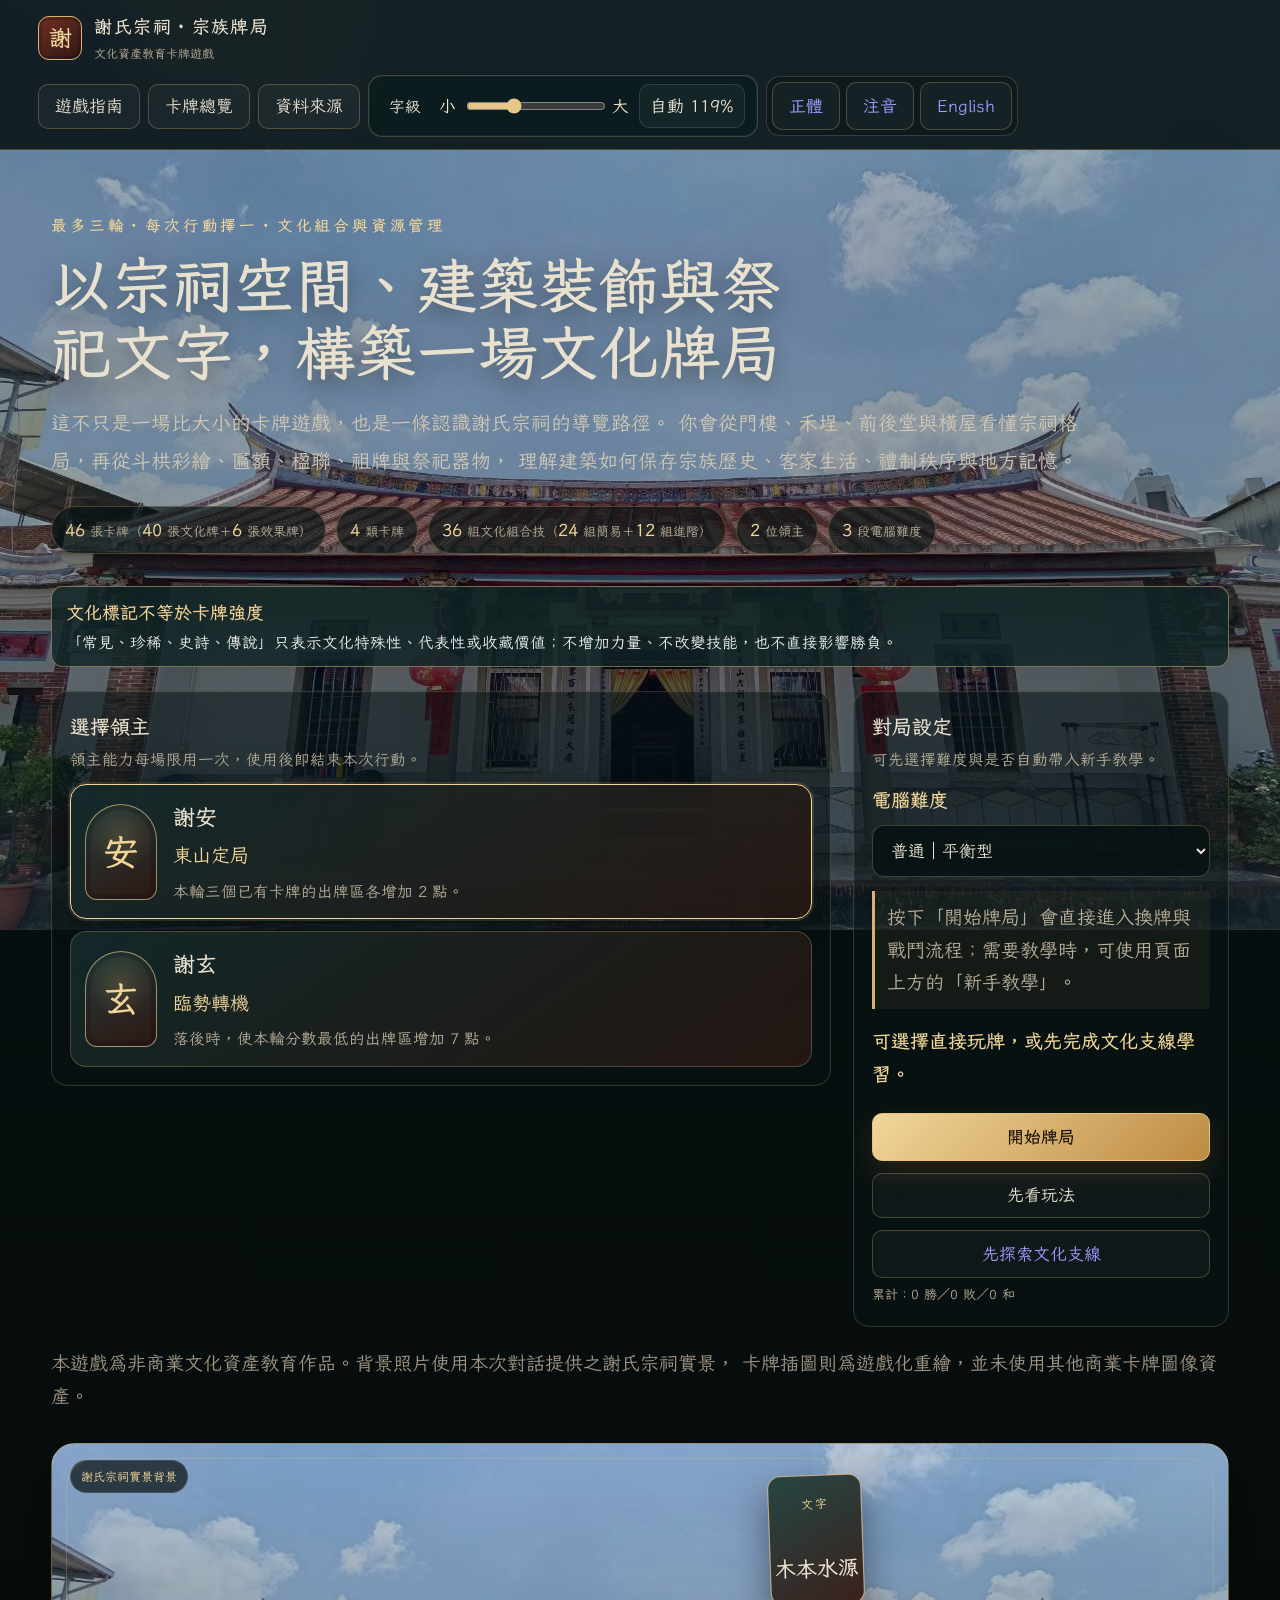
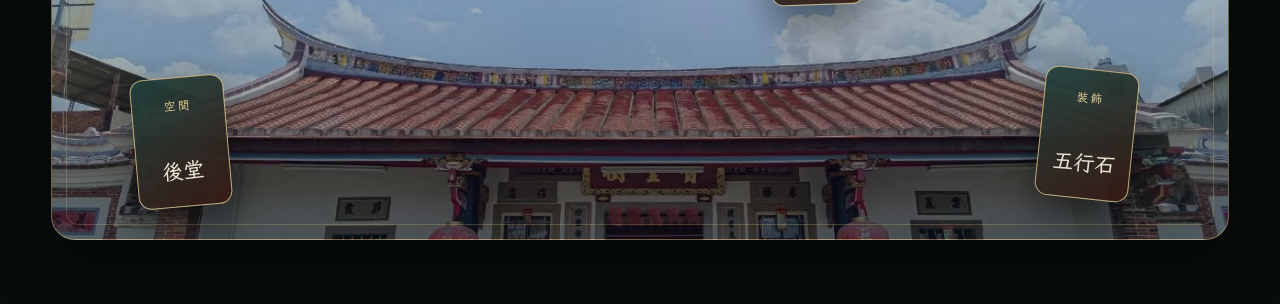
==== commit 24102690: "Add files via upload" ====
--- a/index.html
+++ b/index.html
@@ -4,13 +4,13 @@
 <head>
 <meta charset="utf-8"/>
 <meta content="width=device-width, initial-scale=1, viewport-fit=cover" name="viewport"/>
-<meta content="以昆特牌三輪對戰與資源管理機制為基礎，轉譯屏東謝氏宗祠歷史、空間與建築裝飾的教育型卡牌遊戲。" name="description"/>
+<meta content="以最多三輪、每次行動擇一、PASS 與資源管理機制，轉譯屏東謝氏宗祠歷史、空間、建築裝飾、祭祀文字與保存議題的教育型卡牌遊戲。" name="description"/>
 <meta content="#102426" name="theme-color"/>
 <title>謝氏宗祠・宗族牌局｜首頁</title>
 <link href="https://fonts.googleapis.com" rel="preconnect"/>
 <link crossorigin="" href="https://fonts.gstatic.com" rel="preconnect"/>
 <link href="https://fonts.googleapis.com/css2?family=LXGW+WenKai+TC&amp;display=block" rel="stylesheet"/>
-<link href="styles.css?v=2.29" rel="stylesheet"/>
+<link href="styles.css?v=2.31" rel="stylesheet"/>
 </head>
 <body data-locale="zh" data-page="home">
 <div class="site-shell">
@@ -31,7 +31,7 @@
 <main>
 <section class="start-screen" id="start-screen">
 <div class="hero-copy">
-<p class="eyebrow">三局兩勝・一回合一張牌・文化知識連動</p>
+<p class="eyebrow">最多三輪・每次行動擇一・文化組合與資源管理</p>
 <h1>以宗祠空間、建築裝飾與祭祀文字，構築一場文化牌局</h1>
 <p class="hero-lead">
             這不只是一場比大小的卡牌遊戲，也是一條認識謝氏宗祠的導覽路徑。
@@ -39,11 +39,11 @@
             理解建築如何保存宗族歷史、客家生活、禮制秩序與地方記憶。
           </p>
 <div aria-label="遊戲特色" class="feature-strip">
-<span><b>30</b> 張文化卡牌</span>
-<span><b>2</b> 位領主</span>
-<span><b>3</b> 類出牌區</span>
-<span><b>3</b> 段電腦難度</span>
-<span><b>11</b> 組文化連結</span>
+<span><b data-game-stat="cards">46</b> 張卡牌（<b data-game-stat="culturalCards">40</b> 張文化牌＋<b data-game-stat="effectCards">6</b> 張效果牌）</span>
+<span><b data-game-stat="types">4</b> 類卡牌</span>
+<span><b data-game-stat="combos">36</b> 組文化組合技（<b data-game-stat="simpleCombos">24</b> 組簡易＋<b data-game-stat="advancedCombos">12</b> 組進階）</span>
+<span><b data-game-stat="leaders">2</b> 位領主</span>
+<span><b data-game-stat="difficulties">3</b> 段電腦難度</span>
 </div>
 <div class="rarity-policy-note" role="note">
 <strong>文化標記不等於卡牌強度</strong>
@@ -69,7 +69,7 @@
 <span class="leader-copy">
 <strong>謝玄</strong>
 <em>臨勢轉機</em>
-<small>落後時，使本輪分數最低的出牌區增加 8 點。</small>
+<small>落後時，使本輪分數最低的出牌區增加 7 點。</small>
 </span>
 </button>
 </div>
@@ -119,7 +119,7 @@
 <article>
 <b>1</b>
 <h3>開局與換牌</h3>
-<p>雙方起手各抽 10 張。第一輪可換至多 3 張，第二輪補 2 張後可再換 1 張，第三輪補 1 張後可再換 1 張。</p>
+<p>雙方起手各抽 12 張平衡手牌，至少具備兩組二張簡易組合的可能性。第一輪可換至多 4 張；第二、三輪各補 2 張，並可再換 1 張。</p>
 </article>
 <article>
 <b>2</b>
@@ -129,7 +129,7 @@
 <article>
 <b>3</b>
 <h3>三列出牌區</h3>
-<p>空間牌建立建築格局，裝飾牌對應建築細部與信仰象徵，文字牌對應匾額、楹聯與祭祀文字系統。多數卡牌會與特定同伴形成連動。</p>
+<p>空間牌建立建築格局，裝飾牌對應工藝與信仰象徵，文字牌對應匾額、楹聯與祭祀制度；效果牌則以文獻、踏查、訪談、修復與數位轉譯等研究方法調整手牌或場面。效果牌使用後進入墓地，不占用三列出牌區。</p>
 </article>
 <article>
 <b>4</b>
@@ -139,12 +139,12 @@
 <article>
 <b>5</b>
 <h3>回合結算</h3>
-<p>雙方都 PASS 後，系統會比較本輪總分；分數高者拿下一個勝場。平手時，雙方各得一個勝場。</p>
+<p>雙方都 PASS 後，系統會比較本輪總分；分數高者取得一個勝場。平手時雙方皆不取得勝場，直接進入下一輪或最終結算。</p>
 </article>
 <article>
 <b>6</b>
 <h3>勝利條件</h3>
-<p>最多三輪。先拿下兩個勝場的人獲勝；若第三輪結束仍相同，則由最終勝場判定。若第三輪平手，可能出現雙方同取勝場的局面。</p>
+<p>最多進行三輪。任一方先取得兩個勝場即獲勝；若完成第三輪仍無人取得兩個勝場，則比較雙方勝場，勝場相同即為和局。</p>
 </article>
 <article>
 <b>7</b>
@@ -153,8 +153,8 @@
 </article>
 <article>
 <b>8</b>
-<h3>大型組合技</h3>
-<p>大型組合技不會在牌面或場上提示，你必須自行記住。成功觸發時，會有短暫動畫與紀錄訊息提示已經成立。</p>
+<h3>文化組合技</h3>
+<p>文化組合技分為 24 組二張簡易組合與 12 組三至四張進階組合。條件可在本指南查閱；對戰時不預先標示可完成組合，成立後才顯示動畫與紀錄。</p>
 </article>
 </div>
 <section class="heritage-learning-note">
@@ -162,7 +162,7 @@
 <p>謝氏宗祠的價值，不只在於保存一棟老建築，而在於它把宗族發展、客家聚落、祭祀制度、空間秩序、文字教化與木構工藝集中保留在同一個場域。遊戲中的組合技，就是把這些原本分散的知識重新連接起來。</p>
 </section>
 <section class="combo-rules-section">
-<h3>大型組合技一覽</h3>
+<h3>文化組合技一覽</h3>
 <div class="combo-rule-list" id="combo-rule-list"></div>
 </section>
 </div>
@@ -188,7 +188,7 @@
 <div class="modal-panel wide-panel">
 <button aria-label="關閉" class="modal-close" data-close="#sources-modal" type="button">×</button>
 <p class="eyebrow">資料來源與設計說明</p>
-<h2 id="sources-title">文化內容來自史料與專題整理，效果數值屬遊戲化轉譯</h2>
+<h2 id="sources-title">文化內容依據史料與專題整理，卡牌數值及組合名稱屬遊戲化轉譯</h2>
 <div class="source-list">
 <article>
 <h3>文化資產資料</h3>
@@ -199,11 +199,12 @@
 <article>
 <h3>專題內容</h3>
 <p>《文化資產推廣與數位科技應用之研究－以屏東謝氏宗祠為例》（國立雲林科技大學文化資產維護系，2026）。</p>
-<p>遊戲採用專題提出的領主牌、空間牌、裝飾牌與文字牌分類，以及建築格局、裝飾語彙與文字禮制的知識對應。</p>
+<p>遊戲以專題的空間格局、裝飾語彙、文字禮制、地方記憶、研究方法與保存倫理為內容基礎，並轉化為空間牌、裝飾牌、文字牌與效果牌。</p>
+<p>卡牌力量、技能、組合名稱與加分為遊戲設計，不代表文化資產價值分級、正式建築術語或已證實的歷史因果；訪談與待考證內容會在知識說明中標示資料界線。</p>
 </article>
 <article>
 <h3>規則來源</h3>
-<p>核心回合與資源管理邏輯參考《昆特牌的規則和遊戲系統》整理之三局兩勝、十張起手、換牌、PASS 與列區概念，再依教育用途調整。</p>
+<p>核心節奏參考多輪對戰、換牌、PASS 與列區資源管理概念；本作已調整為最多三輪、12 張平衡起手、四類卡牌、文化組合技與文化學習支線，不沿用其他遊戲的完整規則。</p>
 </article>
 <article>
 <h3>插圖與背景</h3>
@@ -228,14 +229,15 @@
 <button class="catalog-filter" data-card-filter="space" type="button">空間牌</button>
 <button class="catalog-filter" data-card-filter="decoration" type="button">裝飾牌</button>
 <button class="catalog-filter" data-card-filter="text" type="button">文字牌</button>
-</div>
-<span class="catalog-count" id="card-library-count">共 30 張</span>
+<button class="catalog-filter" data-card-filter="effect" type="button">效果牌</button>
+</div>
+<span class="catalog-count" id="card-library-count">共 46 張</span>
 </div>
 <div class="card-library-grid" id="card-library-grid"></div>
 </div>
 </div>
-<script src="js/cards.js?v=2.29"></script>
-<script src="js/catalog.js?v=2.29"></script>
-<script src="js/home.js?v=2.29"></script>
-<script src="js/accessibility.js?v=2.29"></script><script src="js/layout-calibration.js?v=2.29"></script></body>
+<script src="js/cards.js?v=2.31"></script>
+<script src="js/catalog.js?v=2.31"></script>
+<script src="js/home.js?v=2.31"></script>
+<script src="js/accessibility.js?v=2.31"></script><script src="js/layout-calibration.js?v=2.31"></script></body>
 </html>
--- a/styles.css
+++ b/styles.css
@@ -632,6 +632,8 @@
 .card-space { background: linear-gradient(155deg, #28483e 0%, #0e1c1b 72%); }
 .card-decoration { background: linear-gradient(155deg, #6b3828 0%, #1c1411 72%); }
 .card-text { background: linear-gradient(155deg, #48446d 0%, #151422 72%); }
+.card-method { background: linear-gradient(155deg, #34665d 0%, #102725 72%); border-style: double; }
+.card-method .card-power { color: #f0d69b; border-color: #e2b85f; }
 
 .rarity-傳說 { border-color: #f4d38a; box-shadow: 0 0 18px rgba(238, 194, 103, .22), 0 9px 20px rgba(0,0,0,.34); }
 .rarity-史詩 { border-color: #c8a7df; }
@@ -2017,6 +2019,11 @@
   background: linear-gradient(160deg, #554f7b, #1e1c30);
 }
 
+.catalog-effect .catalog-card-icon {
+  background: linear-gradient(160deg, #3d746a, #142f2c);
+  border-style: double;
+}
+
 .catalog-card-heading {
   display: grid;
   gap: 3px;
@@ -5032,7 +5039,7 @@
 
 .memory-puzzle-grid {
   display: grid;
-  grid-template-columns: repeat(2, minmax(0, 1fr));
+  grid-template-columns: repeat(var(--puzzle-columns, 3), minmax(0, 1fr));
   width: min(100%, 640px);
   aspect-ratio: 16 / 10;
   margin: 0 auto;
@@ -5058,7 +5065,7 @@
   position: absolute;
   inset: 0;
   background-image: url("assets/real-hall.png");
-  background-size: 200% 200%;
+  background-size: var(--piece-bg-x, 300%) var(--piece-bg-y, 300%);
   background-position: var(--piece-x) var(--piece-y);
   opacity: 0;
   filter: saturate(.86) contrast(1.04);
